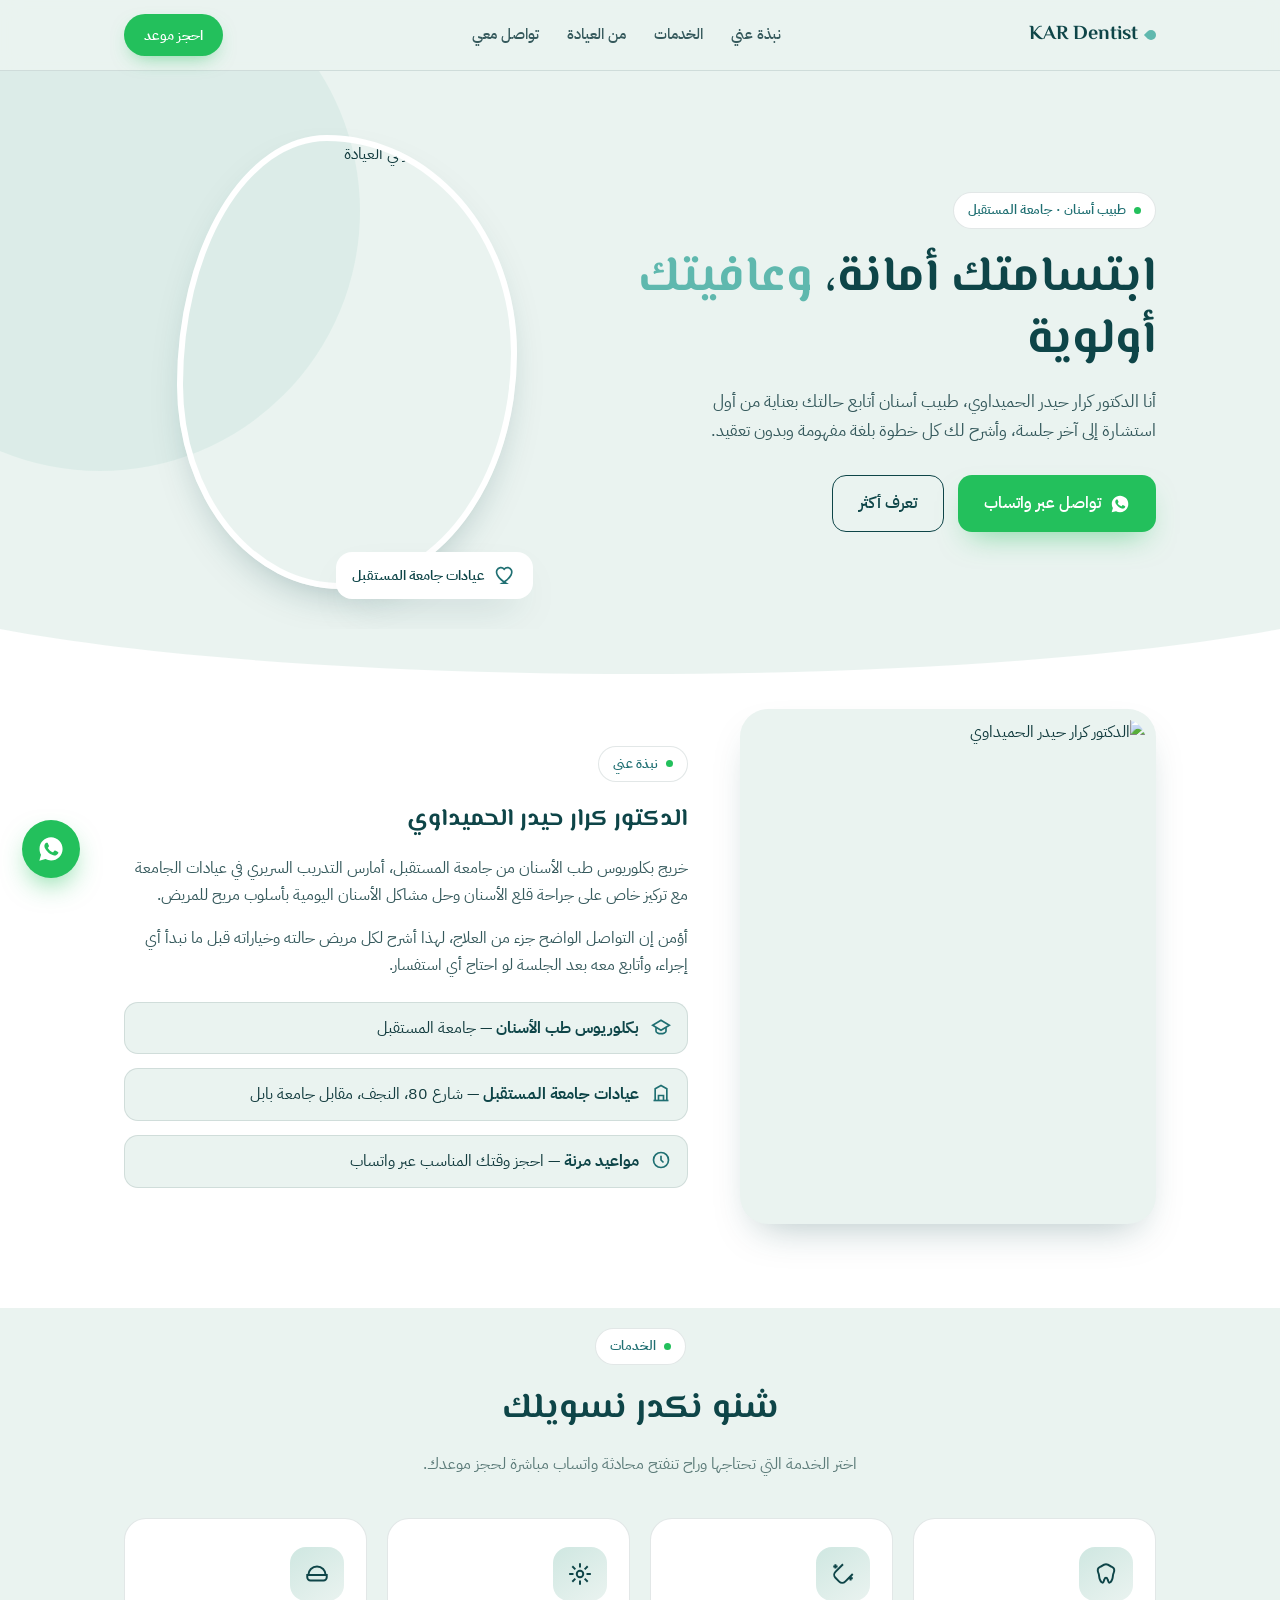
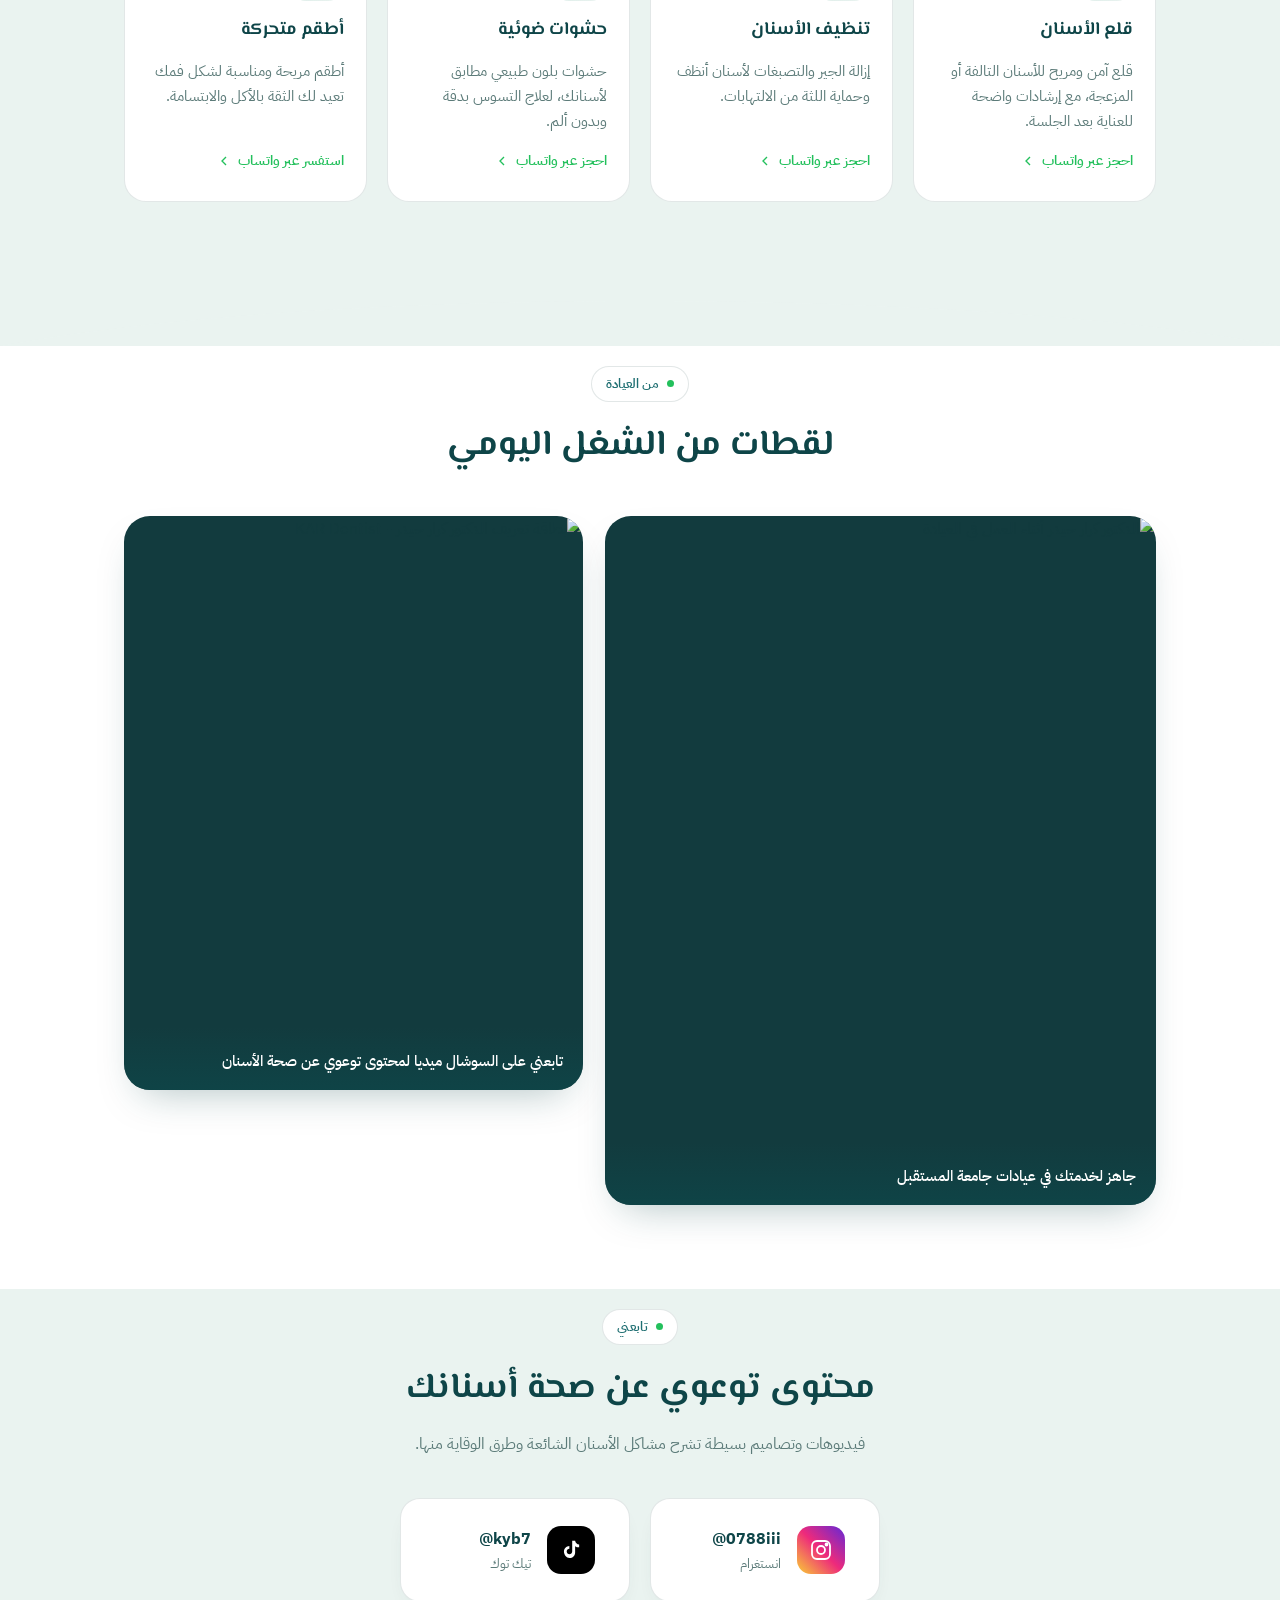
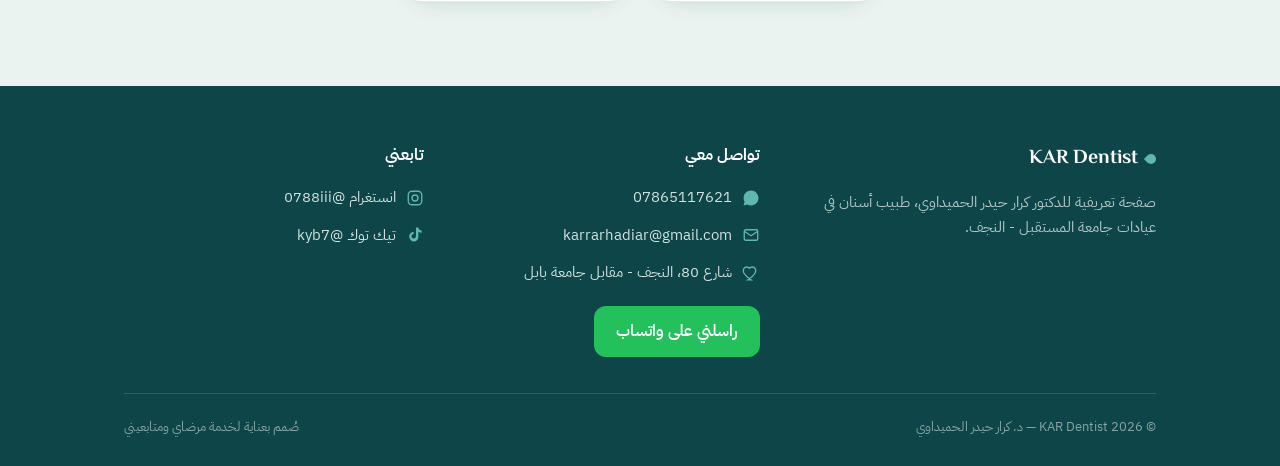
==== index.html @ 655e182f "Add files via upload" ====
<!DOCTYPE html>
<html lang="ar" dir="rtl">
<head>
<meta charset="UTF-8">
<meta name="viewport" content="width=device-width, initial-scale=1.0">
<title>د. كرار حيدر الحميداوي | طبيب أسنان</title>
<meta name="description" content="د. كرار حيدر الحميداوي - بكلوريوس طب الأسنان جامعة المستقبل. قلع الأسنان، تنظيف الأسنان، حشوات ضوئية، أطقم متحركة. احجز موعدك عبر واتساب.">
<link rel="preconnect" href="https://fonts.googleapis.com">
<link rel="preconnect" href="https://fonts.gstatic.com" crossorigin>
<link href="https://fonts.googleapis.com/css2?family=El+Messiri:wght@500;600;700&family=IBM+Plex+Sans+Arabic:wght@300;400;500;600;700&display=swap" rel="stylesheet">
<style>
  :root{
    --bg: #EAF3F0;
    --surface: #FFFFFF;
    --ink: #123B3E;
    --ink-soft: #35595C;
    --muted: #5C7B79;
    --teal: #1F6F72;
    --teal-deep: #0E4548;
    --mint: #5FB8AE;
    --mint-pale: #CFE7E1;
    --whatsapp: #23C05C;
    --line: rgba(18,59,62,0.12);
    --shadow: 0 18px 40px -18px rgba(14,69,72,0.35);
  }

  *{margin:0;padding:0;box-sizing:border-box;}

  html{scroll-behavior:smooth;}

  body{
    background:var(--bg);
    color:var(--ink);
    font-family:'IBM Plex Sans Arabic', sans-serif;
    line-height:1.7;
    overflow-x:hidden;
  }

  h1,h2,h3,.wordmark{
    font-family:'El Messiri', 'IBM Plex Sans Arabic', sans-serif;
  }

  a{color:inherit; text-decoration:none;}
  img{display:block; max-width:100%;}
  .container{
    width:100%;
    max-width:1080px;
    margin:0 auto;
    padding:0 24px;
  }

  /* ===== NAV ===== */
  header{
    position:sticky; top:0; z-index:50;
    background:rgba(234,243,240,0.88);
    backdrop-filter:blur(10px);
    border-bottom:1px solid var(--line);
  }
  nav{
    display:flex; align-items:center; justify-content:space-between;
    padding:14px 24px;
    max-width:1080px; margin:0 auto;
  }
  .wordmark{
    font-weight:700; font-size:1.25rem; color:var(--teal-deep);
    display:flex; align-items:center; gap:8px;
  }
  .wordmark .tooth-dot{width:10px;height:10px;border-radius:50% 50% 50% 0;background:var(--mint);transform:rotate(45deg);}
  .nav-links{display:flex; gap:28px; font-size:.95rem; font-weight:500; color:var(--ink-soft);}
  .nav-links a{position:relative; padding:4px 0;}
  .nav-links a::after{content:"";position:absolute;bottom:-2px;right:0;width:0;height:2px;background:var(--mint);transition:width .25s ease;}
  .nav-links a:hover::after{width:100%;}
  .nav-cta{
    background:var(--whatsapp); color:#fff; padding:9px 20px; border-radius:999px;
    font-weight:600; font-size:.9rem; display:flex; align-items:center; gap:6px;
    box-shadow:0 8px 20px -8px rgba(35,192,92,0.6);
  }
  @media (max-width:720px){ .nav-links{display:none;} }

  /* ===== HERO ===== */
  .hero{
    position:relative;
    padding:64px 0 40px;
    overflow:hidden;
  }
  .hero .container{
    display:grid;
    grid-template-columns:1.1fr 0.9fr;
    gap:40px;
    align-items:center;
  }
  .hero-blob{
    position:absolute; inset:0; z-index:0; pointer-events:none;
  }
  .hero-blob svg{position:absolute; top:-120px; left:-160px; opacity:.5;}

  .eyebrow{
    display:inline-flex; align-items:center; gap:8px;
    background:var(--surface); border:1px solid var(--line);
    color:var(--teal); font-weight:600; font-size:.82rem;
    padding:6px 14px; border-radius:999px; margin-bottom:18px;
  }
  .eyebrow span.dot{width:7px;height:7px;border-radius:50%;background:var(--whatsapp);}

  .hero h1{
    font-size:clamp(2.1rem, 4.4vw, 3.1rem);
    font-weight:700; color:var(--teal-deep); line-height:1.25;
    margin-bottom:16px;
  }
  .hero h1 em{
    font-style:normal; color:var(--mint);
    position:relative;
  }
  .hero p.lead{
    color:var(--ink-soft); font-size:1.08rem; max-width:46ch; margin-bottom:30px;
  }
  .hero-actions{display:flex; gap:14px; flex-wrap:wrap;}
  .btn{
    display:inline-flex; align-items:center; gap:9px;
    padding:14px 26px; border-radius:14px; font-weight:600; font-size:.98rem;
    transition:transform .2s ease, box-shadow .2s ease;
  }
  .btn:active{transform:scale(.97);}
  .btn-primary{background:var(--whatsapp); color:#fff; box-shadow:0 14px 30px -12px rgba(35,192,92,0.55);}
  .btn-primary:hover{box-shadow:0 18px 34px -10px rgba(35,192,92,0.7);}
  .btn-ghost{background:transparent; border:1.5px solid var(--teal-deep); color:var(--teal-deep);}
  .btn-ghost:hover{background:var(--teal-deep); color:#fff;}

  .hero-photo{position:relative; z-index:1; justify-self:center;}
  .hero-photo .frame{
    width:min(340px, 80vw); aspect-ratio:3/4; border-radius:44% 56% 52% 48% / 55% 48% 52% 45%;
    overflow:hidden; box-shadow:var(--shadow); border:6px solid var(--surface);
    position:relative;
  }
  .hero-photo .frame img{width:100%; height:100%; object-fit:cover;}
  .hero-photo .badge{
    position:absolute; bottom:-10px; right:-16px;
    background:var(--surface); border-radius:16px; padding:12px 16px;
    box-shadow:var(--shadow); display:flex; align-items:center; gap:10px;
    font-size:.85rem; font-weight:600; color:var(--teal-deep);
  }
  .hero-photo .badge svg{flex-shrink:0;}

  /* smile divider */
  .smile-divider{width:100%; height:60px; display:block;}
  .smile-divider path{fill:var(--surface);}
  .smile-divider.flip path{fill:var(--bg);}

  section{padding:20px 0 84px;}
  .section-head{margin-bottom:40px; text-align:center;}
  .section-head .eyebrow{margin-bottom:14px;}
  .section-head h2{font-size:clamp(1.6rem,3vw,2.2rem); color:var(--teal-deep); font-weight:700;}
  .section-head p{color:var(--muted); max-width:52ch; margin:12px auto 0;}

  /* ===== ABOUT ===== */
  .about{background:var(--surface);}
  .about .container{
    display:grid; grid-template-columns:0.85fr 1.15fr; gap:52px; align-items:center;
  }
  .about-card{
    background:var(--bg); border-radius:28px; padding:10px;
    box-shadow:var(--shadow);
  }
  .about-card img{border-radius:22px; width:100%; aspect-ratio:4/5; object-fit:cover;}
  .about-text h3{color:var(--teal-deep); font-size:1.5rem; margin-bottom:14px;}
  .about-text p{color:var(--ink-soft); margin-bottom:16px;}
  .credentials{list-style:none; display:flex; flex-direction:column; gap:14px; margin-top:22px;}
  .credentials li{
    display:flex; align-items:flex-start; gap:12px; font-size:.98rem; color:var(--ink);
    background:var(--bg); border:1px solid var(--line); padding:12px 16px; border-radius:14px;
  }
  .credentials li svg{flex-shrink:0; margin-top:2px;}
  .credentials b{color:var(--teal-deep);}

  /* ===== SERVICES ===== */
  .services{background:var(--bg);}
  .service-grid{
    display:grid; grid-template-columns:repeat(4,1fr); gap:20px;
  }
  @media (max-width:900px){ .service-grid{grid-template-columns:repeat(2,1fr);} }
  @media (max-width:520px){ .service-grid{grid-template-columns:1fr;} }

  .service-card{
    background:var(--surface); border-radius:22px; padding:28px 22px;
    display:flex; flex-direction:column; gap:14px;
    border:1px solid var(--line);
    transition:transform .25s ease, box-shadow .25s ease;
  }
  .service-card:hover{transform:translateY(-6px); box-shadow:var(--shadow);}
  .service-icon{
    width:54px; height:54px; border-radius:16px;
    background:linear-gradient(145deg, var(--mint-pale), var(--bg));
    display:flex; align-items:center; justify-content:center;
    color:var(--teal-deep);
  }
  .service-card h3{font-size:1.12rem; color:var(--teal-deep); font-weight:700;}
  .service-card p{color:var(--muted); font-size:.92rem; flex-grow:1;}
  .service-link{
    display:inline-flex; align-items:center; gap:6px;
    color:var(--whatsapp); font-weight:600; font-size:.9rem;
  }
  .service-link svg{transition:transform .2s ease;}
  .service-card:hover .service-link svg{transform:translateX(-3px);}

  /* ===== GALLERY ===== */
  .gallery{background:var(--surface);}
  .gallery-grid{
    display:grid; grid-template-columns:1.2fr 1fr; gap:22px;
  }
  @media (max-width:720px){ .gallery-grid{grid-template-columns:1fr;} }
  .gallery-item{
    position:relative; border-radius:26px; overflow:hidden; box-shadow:var(--shadow);
    background:var(--ink);
  }
  .gallery-item img{width:100%; height:100%; object-fit:cover; display:block;}
  .gallery-item.tall{aspect-ratio:4/5;}
  .gallery-item.wide{aspect-ratio:4/5;}
  .gallery-caption{
    position:absolute; bottom:0; right:0; left:0;
    background:linear-gradient(0deg, rgba(14,69,72,0.85), transparent);
    color:#fff; padding:22px 20px 16px; font-size:.92rem; font-weight:500;
  }

  /* ===== SOCIAL ===== */
  .social{background:var(--bg);}
  .social-grid{display:flex; gap:20px; justify-content:center; flex-wrap:wrap;}
  .social-card{
    background:var(--surface); border-radius:20px; padding:26px 34px;
    display:flex; align-items:center; gap:16px; min-width:230px;
    border:1px solid var(--line); box-shadow:0 10px 26px -18px rgba(14,69,72,0.3);
    transition:transform .2s ease;
  }
  .social-card:hover{transform:translateY(-4px);}
  .social-icon{
    width:48px; height:48px; border-radius:14px; display:flex; align-items:center; justify-content:center;
    flex-shrink:0;
  }
  .social-icon.ig{background:linear-gradient(45deg,#f9ce34,#ee2a7b,#6228d7);}
  .social-icon.tt{background:#000;}
  .social-card .handle{font-weight:700; color:var(--teal-deep); font-size:1.02rem;}
  .social-card .plat{font-size:.82rem; color:var(--muted);}

  /* ===== FOOTER / CONTACT ===== */
  footer{
    background:var(--teal-deep); color:#EAF3F0; padding:56px 0 28px; position:relative;
  }
  .footer-grid{
    display:grid; grid-template-columns:1.2fr 1fr 1fr; gap:36px;
    padding-bottom:36px; border-bottom:1px solid rgba(234,243,240,0.15);
  }
  @media (max-width:720px){ .footer-grid{grid-template-columns:1fr; gap:28px;} }
  footer h4{font-size:1rem; margin-bottom:16px; color:#fff; font-weight:700;}
  footer .wordmark{color:#fff;}
  footer p{color:rgba(234,243,240,0.75); font-size:.92rem; margin-bottom:10px;}
  .foot-link{
    display:flex; align-items:center; gap:10px; color:rgba(234,243,240,0.9);
    font-size:.94rem; margin-bottom:12px;
  }
  .foot-link svg{flex-shrink:0; color:var(--mint);}
  .foot-cta{
    display:inline-flex; align-items:center; gap:8px; margin-top:8px;
    background:var(--whatsapp); color:#fff; padding:12px 22px; border-radius:12px; font-weight:600;
  }
  .bottom-bar{
    display:flex; justify-content:space-between; align-items:center; flex-wrap:wrap; gap:12px;
    padding-top:22px; font-size:.82rem; color:rgba(234,243,240,0.55);
  }

  /* floating whatsapp button */
  .float-wa{
    position:fixed; bottom:22px; left:22px; z-index:60;
    width:58px; height:58px; border-radius:50%;
    background:var(--whatsapp); display:flex; align-items:center; justify-content:center;
    box-shadow:0 12px 28px -8px rgba(35,192,92,0.65);
    animation:pulse 2.4s infinite;
  }
  @keyframes pulse{
    0%{box-shadow:0 0 0 0 rgba(35,192,92,0.45);}
    70%{box-shadow:0 0 0 16px rgba(35,192,92,0);}
    100%{box-shadow:0 0 0 0 rgba(35,192,92,0);}
  }

  @media (prefers-reduced-motion: reduce){
    html{scroll-behavior:auto;}
    .float-wa{animation:none;}
    *{transition:none !important;}
  }

  @media (max-width:900px){
    .hero .container{grid-template-columns:1fr; text-align:center;}
    .hero p.lead{margin-inline:auto;}
    .hero-actions{justify-content:center;}
    .about .container{grid-template-columns:1fr;}
    .about-card{max-width:340px; margin:0 auto;}
  }

  a:focus-visible, button:focus-visible{
    outline:3px solid var(--mint); outline-offset:3px; border-radius:6px;
  }
</style>
</head>
<body>

<header>
  <nav>
    <div class="wordmark"><span class="tooth-dot"></span> KAR Dentist</div>
    <div class="nav-links">
      <a href="#about">نبذة عني</a>
      <a href="#services">الخدمات</a>
      <a href="#gallery">من العيادة</a>
      <a href="#contact">تواصل معي</a>
    </div>
    <a class="nav-cta" href="https://wa.me/9647865117621?text=%D8%A7%D9%84%D8%B3%D9%84%D8%A7%D9%85%20%D8%B9%D9%84%D9%8A%D9%83%D9%85%20%D8%AF%D9%83%D8%AA%D9%88%D8%B1%20%D9%83%D8%B1%D8%A7%D8%B1%D8%8C%20%D8%A3%D8%B1%D9%8A%D8%AF%20%D8%AD%D8%AC%D8%B2%20%D9%85%D9%88%D8%B9%D8%AF." target="_blank" rel="noopener">
      احجز موعد
    </a>
  </nav>
</header>

<section class="hero">
  <div class="container">
    <div class="hero-text">
      <div class="eyebrow"><span class="dot"></span> طبيب أسنان · جامعة المستقبل</div>
      <h1>ابتسامتك أمانة، <em>وعافيتك</em> أولوية</h1>
      <p class="lead">أنا الدكتور كرار حيدر الحميداوي، طبيب أسنان أتابع حالتك بعناية من أول استشارة إلى آخر جلسة، وأشرح لك كل خطوة بلغة مفهومة وبدون تعقيد.</p>
      <div class="hero-actions">
        <a class="btn btn-primary" href="https://wa.me/9647865117621?text=%D8%A7%D9%84%D8%B3%D9%84%D8%A7%D9%85%20%D8%B9%D9%84%D9%8A%D9%83%D9%85%20%D8%AF%D9%83%D8%AA%D9%88%D8%B1%20%D9%83%D8%B1%D8%A7%D8%B1%D8%8C%20%D8%A3%D8%B1%D9%8A%D8%AF%20%D8%AD%D8%AC%D8%B2%20%D9%85%D9%88%D8%B9%D8%AF." target="_blank" rel="noopener">
          <svg width="20" height="20" viewBox="0 0 24 24" fill="currentColor"><path d="M12.04 2c-5.46 0-9.9 4.43-9.9 9.9 0 1.75.46 3.45 1.32 4.95L2 22l5.25-1.38a9.9 9.9 0 0 0 4.79 1.22h.01c5.46 0 9.9-4.43 9.9-9.9 0-2.64-1.03-5.13-2.9-7-1.87-1.87-4.36-2.9-7-2.94Zm5.8 14.13c-.24.68-1.4 1.3-1.94 1.38-.5.08-1.12.11-1.8-.11-.42-.13-.96-.31-1.65-.6-2.9-1.25-4.79-4.17-4.94-4.37-.14-.2-1.18-1.57-1.18-3 0-1.42.75-2.12 1.02-2.4.27-.29.58-.36.78-.36h.55c.18 0 .41-.03.64.49.24.56.8 1.94.87 2.08.07.14.11.3.02.49-.09.19-.14.31-.28.47-.14.16-.3.36-.42.48-.14.14-.29.29-.13.57.17.29.75 1.24 1.62 2.01 1.11.99 2.05 1.3 2.34 1.44.29.14.46.12.63-.07.18-.19.75-.87.95-1.17.2-.29.4-.24.66-.14.28.1 1.75.83 2.05.98.3.15.5.22.57.34.08.13.08.72-.16 1.4Z"/></svg>
          تواصل عبر واتساب
        </a>
        <a class="btn btn-ghost" href="#about">تعرف أكثر</a>
      </div>
    </div>
    <div class="hero-photo">
      <div class="frame">
        <img src="images/dr-karrar-clinic.jpg" alt="الدكتور كرار حيدر في العيادة">
      </div>
      <div class="badge">
        <svg width="22" height="22" viewBox="0 0 24 24" fill="none" stroke="#1F6F72" stroke-width="1.8"><path d="M12 21s-7-4.35-9.5-9C.6 8.1 2.3 4.5 5.8 4c2-.28 3.4.7 4.2 1.7C10.8 4.7 12.2 3.72 14.2 4c3.5.5 5.2 4.1 3.3 8-2.5 4.65-9.5 9-9.5 9Z"/></svg>
        عيادات جامعة المستقبل
      </div>
    </div>
  </div>
  <div class="hero-blob" aria-hidden="true">
    <svg width="520" height="520" viewBox="0 0 520 520"><circle cx="260" cy="260" r="260" fill="#CFE7E1"/></svg>
  </div>
</section>

<svg class="smile-divider" viewBox="0 0 1200 60" preserveAspectRatio="none"><path d="M0,0 C300,60 900,60 1200,0 L1200,60 L0,60 Z"></path></svg>

<section class="about" id="about">
  <div class="container">
    <div class="about-card">
      <img src="images/dr-karrar-poster.jpg" alt="الدكتور كرار حيدر الحميداوي">
    </div>
    <div class="about-text">
      <div class="eyebrow"><span class="dot"></span> نبذة عني</div>
      <h3>الدكتور كرار حيدر الحميداوي</h3>
      <p>خريج بكلوريوس طب الأسنان من جامعة المستقبل، أمارس التدريب السريري في عيادات الجامعة مع تركيز خاص على جراحة قلع الأسنان وحل مشاكل الأسنان اليومية بأسلوب مريح للمريض.</p>
      <p>أؤمن إن التواصل الواضح جزء من العلاج، لهذا أشرح لكل مريض حالته وخياراته قبل ما نبدأ أي إجراء، وأتابع معه بعد الجلسة لو احتاج أي استفسار.</p>
      <ul class="credentials">
        <li>
          <svg width="20" height="20" viewBox="0 0 24 24" fill="none" stroke="#1F6F72" stroke-width="2"><path d="M22 10 12 4 2 10l10 6 10-6Z"/><path d="M6 12v5c0 1.5 3 3 6 3s6-1.5 6-3v-5"/></svg>
          <span><b>بكلوريوس طب الأسنان</b> — جامعة المستقبل</span>
        </li>
        <li>
          <svg width="20" height="20" viewBox="0 0 24 24" fill="none" stroke="#1F6F72" stroke-width="2"><path d="M3 21h18"/><path d="M5 21V7l7-4 7 4v14"/><path d="M9 21v-6h6v6"/></svg>
          <span><b>عيادات جامعة المستقبل</b> — شارع 80، النجف، مقابل جامعة بابل</span>
        </li>
        <li>
          <svg width="20" height="20" viewBox="0 0 24 24" fill="none" stroke="#1F6F72" stroke-width="2"><circle cx="12" cy="12" r="9"/><path d="M12 7v5l3 3"/></svg>
          <span><b>مواعيد مرنة</b> — احجز وقتك المناسب عبر واتساب</span>
        </li>
      </ul>
    </div>
  </div>
</section>

<section class="services" id="services">
  <div class="container">
    <div class="section-head">
      <div class="eyebrow"><span class="dot"></span> الخدمات</div>
      <h2>شنو نكدر نسويلك</h2>
      <p>اختر الخدمة التي تحتاجها وراح تنفتح محادثة واتساب مباشرة لحجز موعدك.</p>
    </div>
    <div class="service-grid">

      <div class="service-card">
        <div class="service-icon">
          <svg width="26" height="26" viewBox="0 0 24 24" fill="none" stroke="currentColor" stroke-width="1.8"><path d="M12 3c-2 0-3.5 1.3-4.5 2-1 .7-2.5.7-3 2.5-.5 1.8.3 3 .8 4.5.5 1.5.2 3 1 5 .6 1.5 1.5 3 2.7 3 .9 0 1-1.5 1.5-3 .3-1 .6-1.5 1.5-1.5s1.2.5 1.5 1.5c.5 1.5.6 3 1.5 3 1.2 0 2.1-1.5 2.7-3 .8-2 .5-3.5 1-5 .5-1.5 1.3-2.7.8-4.5-.5-1.8-2-1.8-3-2.5-1-.7-2.5-2-4.5-2Z"/></svg>
        </div>
        <h3>قلع الأسنان</h3>
        <p>قلع آمن ومريح للأسنان التالفة أو المزعجة، مع إرشادات واضحة للعناية بعد الجلسة.</p>
        <a class="service-link" href="https://wa.me/9647865117621?text=%D8%A7%D9%84%D8%B3%D9%84%D8%A7%D9%85%20%D8%B9%D9%84%D9%8A%D9%83%D9%85%20%D8%AF%D9%83%D8%AA%D9%88%D8%B1%20%D9%83%D8%B1%D8%A7%D8%B1%D8%8C%20%D8%A3%D8%B1%D9%8A%D8%AF%20%D8%AD%D8%AC%D8%B2%20%D9%85%D9%88%D8%B9%D8%AF%20%D9%84%D9%82%D9%84%D8%B9%20%D8%A7%D9%84%D8%A3%D8%B3%D9%86%D8%A7%D9%86." target="_blank" rel="noopener">
          احجز عبر واتساب
          <svg width="16" height="16" viewBox="0 0 24 24" fill="none" stroke="currentColor" stroke-width="2"><path d="M15 6l-6 6 6 6"/></svg>
        </a>
      </div>

      <div class="service-card">
        <div class="service-icon">
          <svg width="26" height="26" viewBox="0 0 24 24" fill="none" stroke="currentColor" stroke-width="1.8"><path d="M5 3v4M3 5h4M19 14v4M17 16h4"/><path d="M12 3 5 10c-1.5 1.5-1.5 4 0 5.5l3.5 3.5c1.5 1.5 4 1.5 5.5 0L21 12"/></svg>
        </div>
        <h3>تنظيف الأسنان</h3>
        <p>إزالة الجير والتصبغات لأسنان أنظف وحماية اللثة من الالتهابات.</p>
        <a class="service-link" href="https://wa.me/9647865117621?text=%D8%A7%D9%84%D8%B3%D9%84%D8%A7%D9%85%20%D8%B9%D9%84%D9%8A%D9%83%D9%85%20%D8%AF%D9%83%D8%AA%D9%88%D8%B1%20%D9%83%D8%B1%D8%A7%D8%B1%D8%8C%20%D8%A3%D8%B1%D9%8A%D8%AF%20%D8%AD%D8%AC%D8%B2%20%D9%85%D9%88%D8%B9%D8%AF%20%D9%84%D8%AA%D9%86%D8%B8%D9%8A%D9%81%20%D8%A7%D9%84%D8%A3%D8%B3%D9%86%D8%A7%D9%86." target="_blank" rel="noopener">
          احجز عبر واتساب
          <svg width="16" height="16" viewBox="0 0 24 24" fill="none" stroke="currentColor" stroke-width="2"><path d="M15 6l-6 6 6 6"/></svg>
        </a>
      </div>

      <div class="service-card">
        <div class="service-icon">
          <svg width="26" height="26" viewBox="0 0 24 24" fill="none" stroke="currentColor" stroke-width="1.8"><path d="M12 2v4M12 18v4M4.9 4.9l2.8 2.8M16.3 16.3l2.8 2.8M2 12h4M18 12h4M4.9 19.1l2.8-2.8M16.3 7.7l2.8-2.8"/><circle cx="12" cy="12" r="3"/></svg>
        </div>
        <h3>حشوات ضوئية</h3>
        <p>حشوات بلون طبيعي مطابق لأسنانك، لعلاج التسوس بدقة وبدون ألم.</p>
        <a class="service-link" href="https://wa.me/9647865117621?text=%D8%A7%D9%84%D8%B3%D9%84%D8%A7%D9%85%20%D8%B9%D9%84%D9%8A%D9%83%D9%85%20%D8%AF%D9%83%D8%AA%D9%88%D8%B1%20%D9%83%D8%B1%D8%A7%D8%B1%D8%8C%20%D8%A3%D8%B1%D9%8A%D8%AF%20%D8%AD%D8%AC%D8%B2%20%D9%85%D9%88%D8%B9%D8%AF%20%D9%84%D8%AD%D8%B4%D9%88%D8%A9%20%D8%B6%D9%88%D8%A6%D9%8A%D8%A9." target="_blank" rel="noopener">
          احجز عبر واتساب
          <svg width="16" height="16" viewBox="0 0 24 24" fill="none" stroke="currentColor" stroke-width="2"><path d="M15 6l-6 6 6 6"/></svg>
        </a>
      </div>

      <div class="service-card">
        <div class="service-icon">
          <svg width="26" height="26" viewBox="0 0 24 24" fill="none" stroke="currentColor" stroke-width="1.8"><path d="M4 13c0-4.4 3.6-8 8-8s8 3.6 8 8"/><path d="M3 13h18v2a3 3 0 0 1-3 3H6a3 3 0 0 1-3-3v-2Z"/></svg>
        </div>
        <h3>أطقم متحركة</h3>
        <p>أطقم مريحة ومناسبة لشكل فمك تعيد لك الثقة بالأكل والابتسامة.</p>
        <a class="service-link" href="https://wa.me/9647865117621?text=%D8%A7%D9%84%D8%B3%D9%84%D8%A7%D9%85%20%D8%B9%D9%84%D9%8A%D9%83%D9%85%20%D8%AF%D9%83%D8%AA%D9%88%D8%B1%20%D9%83%D8%B1%D8%A7%D8%B1%D8%8C%20%D8%A3%D8%B1%D9%8A%D8%AF%20%D8%A7%D8%B3%D8%AA%D9%81%D8%B3%D8%A7%D8%B1%20%D8%A8%D8%AE%D8%B5%D9%88%D8%B5%20%D8%A7%D9%84%D8%A3%D8%B7%D9%82%D9%85%20%D8%A7%D9%84%D9%85%D8%AA%D8%AD%D8%B1%D9%83%D8%A9." target="_blank" rel="noopener">
          استفسر عبر واتساب
          <svg width="16" height="16" viewBox="0 0 24 24" fill="none" stroke="currentColor" stroke-width="2"><path d="M15 6l-6 6 6 6"/></svg>
        </a>
      </div>

    </div>
  </div>
</section>

<svg class="smile-divider flip" viewBox="0 0 1200 60" preserveAspectRatio="none"><path d="M0,60 C300,0 900,0 1200,60 L1200,0 L0,0 Z"></path></svg>

<section class="gallery" id="gallery">
  <div class="container">
    <div class="section-head">
      <div class="eyebrow"><span class="dot"></span> من العيادة</div>
      <h2>لقطات من الشغل اليومي</h2>
    </div>
    <div class="gallery-grid">
      <div class="gallery-item tall">
        <img src="images/dr-karrar-clinic.jpg" alt="الدكتور كرار حيدر أثناء العمل في العيادة">
        <div class="gallery-caption">جاهز لخدمتك في عيادات جامعة المستقبل</div>
      </div>
      <div class="gallery-item wide">
        <img src="images/dr-karrar-poster.jpg" alt="بطاقة تعريف الدكتور كرار حيدر - KAR Dentist">
        <div class="gallery-caption">تابعني على السوشال ميديا لمحتوى توعوي عن صحة الأسنان</div>
      </div>
    </div>
  </div>
</section>

<section class="social">
  <div class="container">
    <div class="section-head">
      <div class="eyebrow"><span class="dot"></span> تابعني</div>
      <h2>محتوى توعوي عن صحة أسنانك</h2>
      <p>فيديوهات وتصاميم بسيطة تشرح مشاكل الأسنان الشائعة وطرق الوقاية منها.</p>
    </div>
    <div class="social-grid">
      <a class="social-card" href="https://instagram.com/0788iii" target="_blank" rel="noopener">
        <div class="social-icon ig">
          <svg width="24" height="24" viewBox="0 0 24 24" fill="none" stroke="#fff" stroke-width="1.8"><rect x="3" y="3" width="18" height="18" rx="5"/><circle cx="12" cy="12" r="4"/><circle cx="17.5" cy="6.5" r="1"/></svg>
        </div>
        <div>
          <div class="handle">0788iii@</div>
          <div class="plat">انستغرام</div>
        </div>
      </a>
      <a class="social-card" href="https://www.tiktok.com/@kyb7" target="_blank" rel="noopener">
        <div class="social-icon tt">
          <svg width="22" height="22" viewBox="0 0 24 24" fill="#fff"><path d="M16.5 2c.4 2.3 1.9 3.9 4.4 4.1v3c-1.6.1-3-.4-4.4-1.3v6.9c0 3.4-2.7 6.1-6.1 6.1S4.3 17.1 4.3 13.7c0-3.3 2.6-6 5.9-6.1v3.1c-1.6.1-2.9 1.4-2.9 3 0 1.7 1.4 3 3 3s3-1.3 3-3V2h3.2Z"/></svg>
        </div>
        <div>
          <div class="handle">kyb7@</div>
          <div class="plat">تيك توك</div>
        </div>
      </a>
    </div>
  </div>
</section>

<footer id="contact">
  <div class="container">
    <div class="footer-grid">
      <div>
        <div class="wordmark"><span class="tooth-dot"></span> KAR Dentist</div>
        <p style="margin-top:14px;">صفحة تعريفية للدكتور كرار حيدر الحميداوي، طبيب أسنان في عيادات جامعة المستقبل - النجف.</p>
      </div>
      <div>
        <h4>تواصل معي</h4>
        <div class="foot-link">
          <svg width="18" height="18" viewBox="0 0 24 24" fill="currentColor"><path d="M12.04 2c-5.46 0-9.9 4.43-9.9 9.9 0 1.75.46 3.45 1.32 4.95L2 22l5.25-1.38a9.9 9.9 0 0 0 4.79 1.22h.01c5.46 0 9.9-4.43 9.9-9.9 0-2.64-1.03-5.13-2.9-7-1.87-1.87-4.36-2.9-7-2.94Z"/></svg>
          07865117621
        </div>
        <div class="foot-link">
          <svg width="18" height="18" viewBox="0 0 24 24" fill="none" stroke="currentColor" stroke-width="1.8"><rect x="3" y="5" width="18" height="14" rx="2"/><path d="m3 7 9 6 9-6"/></svg>
          karrarhadiar@gmail.com
        </div>
        <div class="foot-link">
          <svg width="18" height="18" viewBox="0 0 24 24" fill="none" stroke="currentColor" stroke-width="1.8"><path d="M12 21s-7-4.35-9.5-9C.6 8.1 2.3 4.5 5.8 4c2-.28 3.4.7 4.2 1.7.8-1 2.2-1.98 4.2-1.7 3.5.5 5.2 4.1 3.3 8-2.5 4.65-9.5 9-9.5 9Z"/></svg>
          شارع 80، النجف - مقابل جامعة بابل
        </div>
        <a class="foot-cta" href="https://wa.me/9647865117621?text=%D8%A7%D9%84%D8%B3%D9%84%D8%A7%D9%85%20%D8%B9%D9%84%D9%8A%D9%83%D9%85%20%D8%AF%D9%83%D8%AA%D9%88%D8%B1%20%D9%83%D8%B1%D8%A7%D8%B1%D8%8C%20%D8%A3%D8%B1%D9%8A%D8%AF%20%D8%AD%D8%AC%D8%B2%20%D9%85%D9%88%D8%B9%D8%AF." target="_blank" rel="noopener">
          راسلني على واتساب
        </a>
      </div>
      <div>
        <h4>تابعني</h4>
        <div class="foot-link">
          <svg width="18" height="18" viewBox="0 0 24 24" fill="none" stroke="currentColor" stroke-width="1.8"><rect x="3" y="3" width="18" height="18" rx="5"/><circle cx="12" cy="12" r="4"/></svg>
          <a href="https://instagram.com/0788iii" target="_blank" rel="noopener">انستغرام @0788iii</a>
        </div>
        <div class="foot-link">
          <svg width="18" height="18" viewBox="0 0 24 24" fill="currentColor"><path d="M16.5 2c.4 2.3 1.9 3.9 4.4 4.1v3c-1.6.1-3-.4-4.4-1.3v6.9c0 3.4-2.7 6.1-6.1 6.1S4.3 17.1 4.3 13.7c0-3.3 2.6-6 5.9-6.1v3.1c-1.6.1-2.9 1.4-2.9 3 0 1.7 1.4 3 3 3s3-1.3 3-3V2h3.2Z"/></svg>
          <a href="https://www.tiktok.com/@kyb7" target="_blank" rel="noopener">تيك توك @kyb7</a>
        </div>
      </div>
    </div>
    <div class="bottom-bar">
      <span>© 2026 KAR Dentist — د. كرار حيدر الحميداوي</span>
      <span>صُمم بعناية لخدمة مرضاي ومتابعيني</span>
    </div>
  </div>
</footer>

<a class="float-wa" href="https://wa.me/9647865117621?text=%D8%A7%D9%84%D8%B3%D9%84%D8%A7%D9%85%20%D8%B9%D9%84%D9%8A%D9%83%D9%85%20%D8%AF%D9%83%D8%AA%D9%88%D8%B1%20%D9%83%D8%B1%D8%A7%D8%B1%D8%8C%20%D8%A3%D8%B1%D9%8A%D8%AF%20%D8%AD%D8%AC%D8%B2%20%D9%85%D9%88%D8%B9%D8%AF." target="_blank" rel="noopener" aria-label="تواصل عبر واتساب">
  <svg width="28" height="28" viewBox="0 0 24 24" fill="#fff"><path d="M12.04 2c-5.46 0-9.9 4.43-9.9 9.9 0 1.75.46 3.45 1.32 4.95L2 22l5.25-1.38a9.9 9.9 0 0 0 4.79 1.22h.01c5.46 0 9.9-4.43 9.9-9.9 0-2.64-1.03-5.13-2.9-7-1.87-1.87-4.36-2.9-7-2.94Zm5.8 14.13c-.24.68-1.4 1.3-1.94 1.38-.5.08-1.12.11-1.8-.11-.42-.13-.96-.31-1.65-.6-2.9-1.25-4.79-4.17-4.94-4.37-.14-.2-1.18-1.57-1.18-3 0-1.42.75-2.12 1.02-2.4.27-.29.58-.36.78-.36h.55c.18 0 .41-.03.64.49.24.56.8 1.94.87 2.08.07.14.11.3.02.49-.09.19-.14.31-.28.47-.14.16-.3.36-.42.48-.14.14-.29.29-.13.57.17.29.75 1.24 1.62 2.01 1.11.99 2.05 1.3 2.34 1.44.29.14.46.12.63-.07.18-.19.75-.87.95-1.17.2-.29.4-.24.66-.14.28.1 1.75.83 2.05.98.3.15.5.22.57.34.08.13.08.72-.16 1.4Z"/></svg>
</a>

</body>
</html>
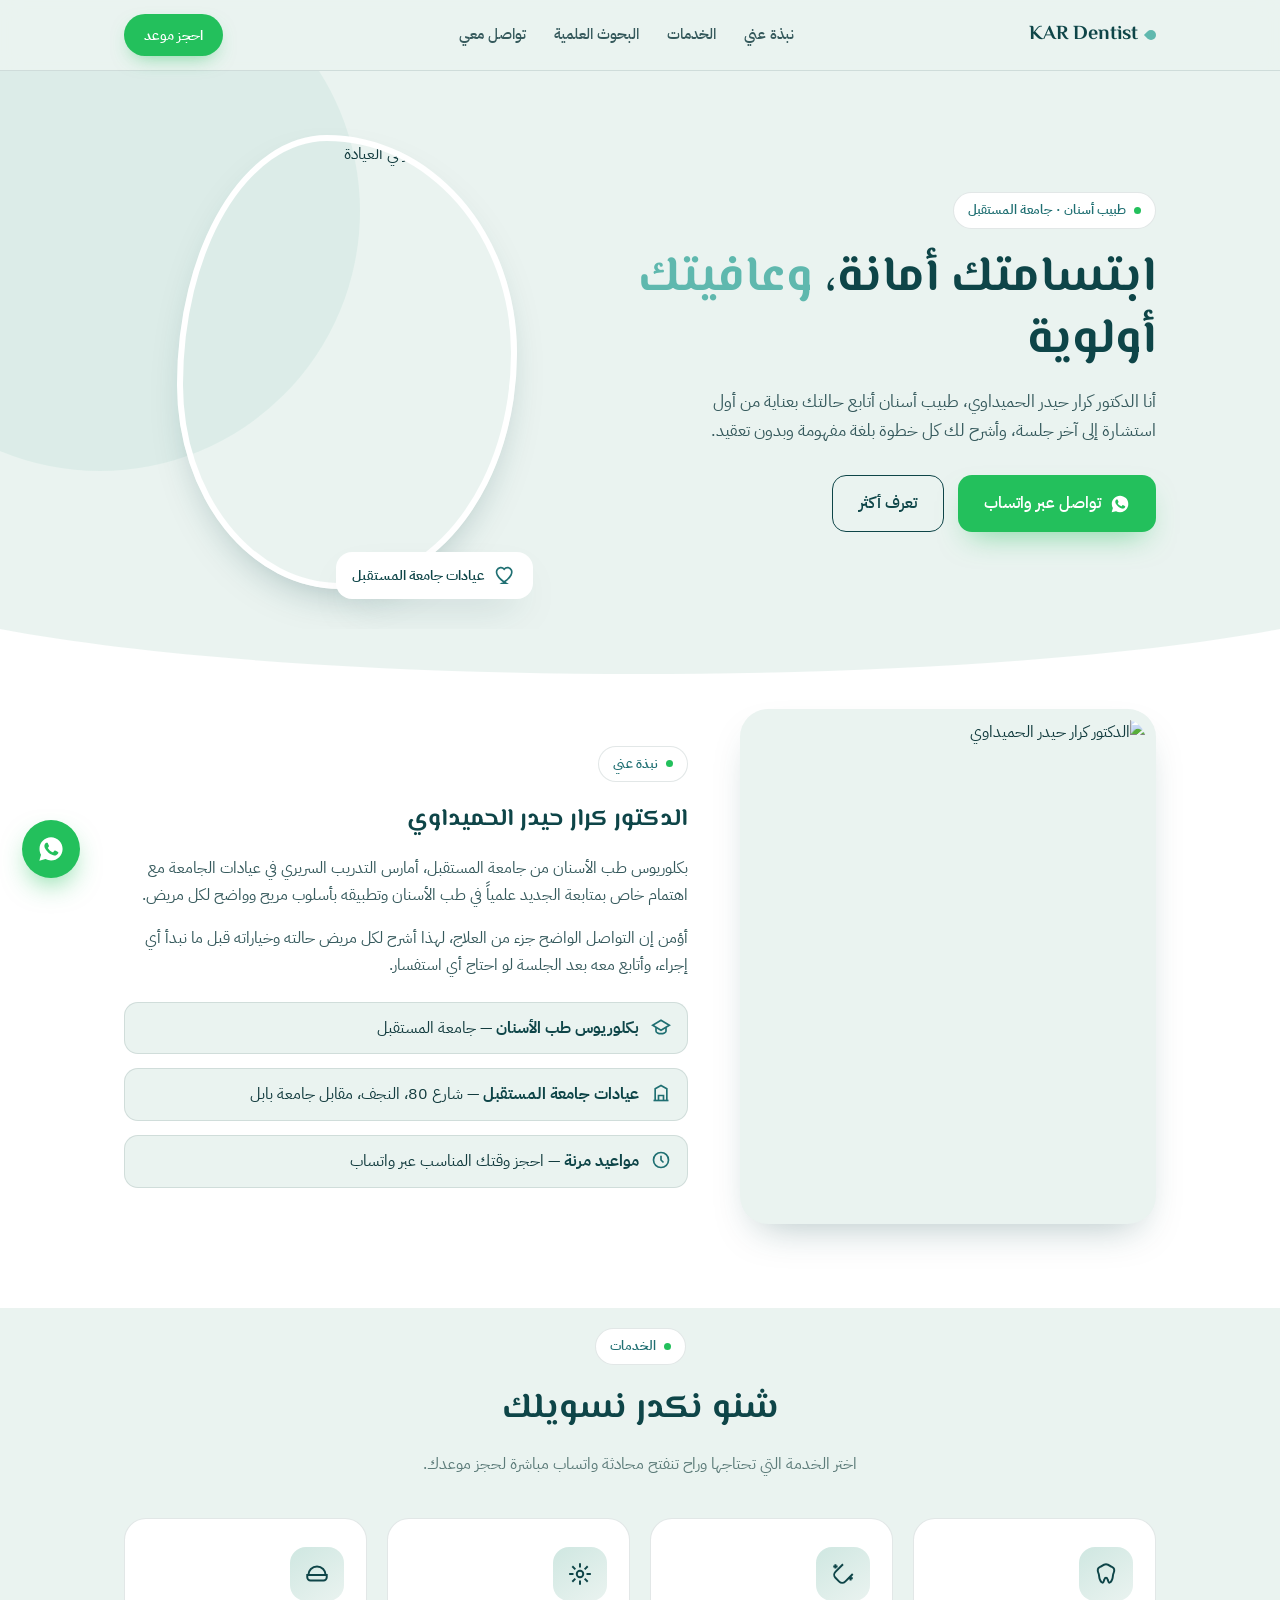
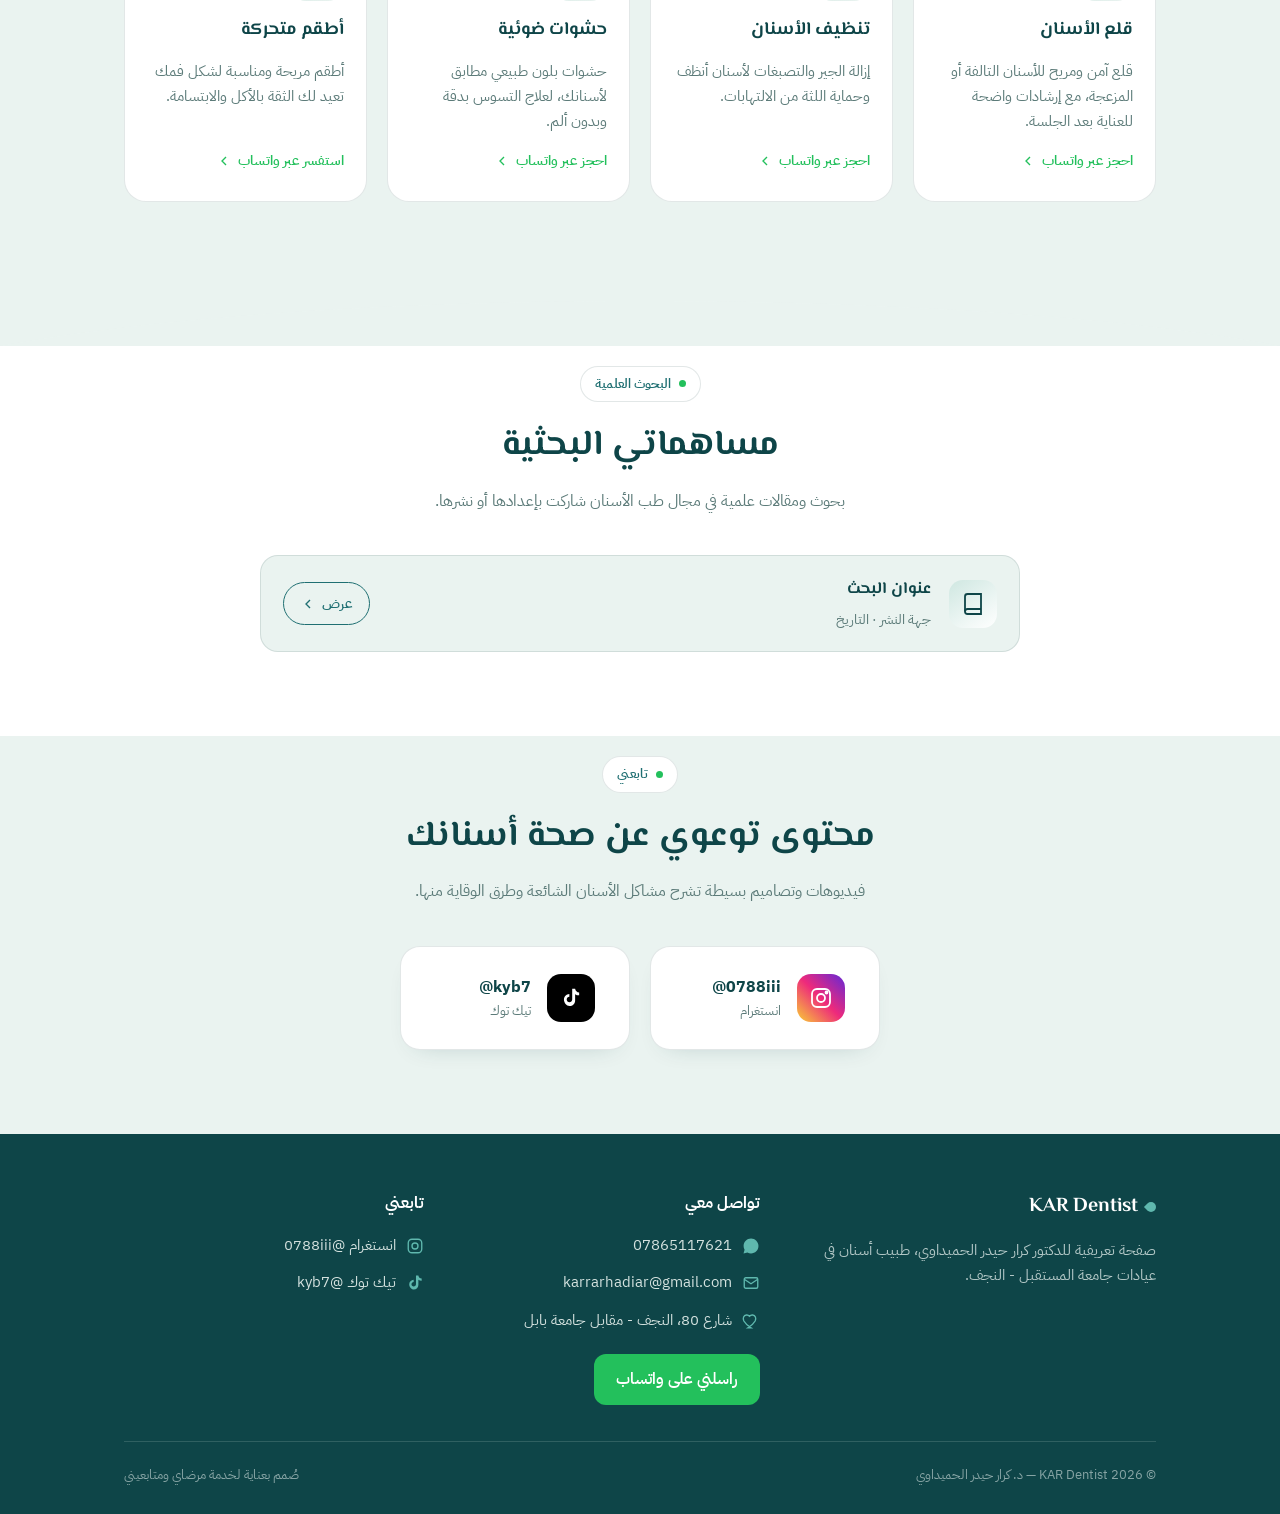
==== commit bbd36ff7: "Update index.html" ====
--- a/index.html
+++ b/index.html
@@ -202,23 +202,32 @@
   .service-link svg{transition:transform .2s ease;}
   .service-card:hover .service-link svg{transform:translateX(-3px);}
 
-  /* ===== GALLERY ===== */
-  .gallery{background:var(--surface);}
-  .gallery-grid{
-    display:grid; grid-template-columns:1.2fr 1fr; gap:22px;
-  }
-  @media (max-width:720px){ .gallery-grid{grid-template-columns:1fr;} }
-  .gallery-item{
-    position:relative; border-radius:26px; overflow:hidden; box-shadow:var(--shadow);
-    background:var(--ink);
-  }
-  .gallery-item img{width:100%; height:100%; object-fit:cover; display:block;}
-  .gallery-item.tall{aspect-ratio:4/5;}
-  .gallery-item.wide{aspect-ratio:4/5;}
-  .gallery-caption{
-    position:absolute; bottom:0; right:0; left:0;
-    background:linear-gradient(0deg, rgba(14,69,72,0.85), transparent);
-    color:#fff; padding:22px 20px 16px; font-size:.92rem; font-weight:500;
+  /* ===== RESEARCH ===== */
+  .research{background:var(--surface);}
+  .research-list{
+    display:flex; flex-direction:column; gap:16px; max-width:760px; margin:0 auto;
+  }
+  .research-item{
+    display:flex; align-items:center; gap:18px;
+    background:var(--bg); border:1px solid var(--line); border-radius:18px;
+    padding:20px 22px;
+  }
+  .research-icon{
+    width:48px; height:48px; border-radius:14px; flex-shrink:0;
+    background:linear-gradient(145deg, var(--mint-pale), var(--surface));
+    display:flex; align-items:center; justify-content:center; color:var(--teal-deep);
+  }
+  .research-info{flex-grow:1;}
+  .research-info h3{font-size:1.02rem; color:var(--teal-deep); font-weight:700; margin-bottom:4px;}
+  .research-meta{font-size:.86rem; color:var(--muted);}
+  .research-link{
+    display:inline-flex; align-items:center; gap:6px; flex-shrink:0;
+    color:var(--teal); font-weight:600; font-size:.9rem;
+    border:1.5px solid var(--teal); padding:8px 16px; border-radius:999px;
+  }
+  @media (max-width:560px){
+    .research-item{flex-wrap:wrap;}
+    .research-link{width:100%; justify-content:center;}
   }
 
   /* ===== SOCIAL ===== */
@@ -307,7 +316,7 @@
     <div class="nav-links">
       <a href="#about">نبذة عني</a>
       <a href="#services">الخدمات</a>
-      <a href="#gallery">من العيادة</a>
+      <a href="#research">البحوث العلمية</a>
       <a href="#contact">تواصل معي</a>
     </div>
     <a class="nav-cta" href="https://wa.me/9647865117621?text=%D8%A7%D9%84%D8%B3%D9%84%D8%A7%D9%85%20%D8%B9%D9%84%D9%8A%D9%83%D9%85%20%D8%AF%D9%83%D8%AA%D9%88%D8%B1%20%D9%83%D8%B1%D8%A7%D8%B1%D8%8C%20%D8%A3%D8%B1%D9%8A%D8%AF%20%D8%AD%D8%AC%D8%B2%20%D9%85%D9%88%D8%B9%D8%AF." target="_blank" rel="noopener">
@@ -355,7 +364,7 @@
     <div class="about-text">
       <div class="eyebrow"><span class="dot"></span> نبذة عني</div>
       <h3>الدكتور كرار حيدر الحميداوي</h3>
-      <p>خريج بكلوريوس طب الأسنان من جامعة المستقبل، أمارس التدريب السريري في عيادات الجامعة مع تركيز خاص على جراحة قلع الأسنان وحل مشاكل الأسنان اليومية بأسلوب مريح للمريض.</p>
+      <p>بكلوريوس طب الأسنان من جامعة المستقبل، أمارس التدريب السريري في عيادات الجامعة مع اهتمام خاص بمتابعة الجديد علمياً في طب الأسنان وتطبيقه بأسلوب مريح وواضح لكل مريض.</p>
       <p>أؤمن إن التواصل الواضح جزء من العلاج، لهذا أشرح لكل مريض حالته وخياراته قبل ما نبدأ أي إجراء، وأتابع معه بعد الجلسة لو احتاج أي استفسار.</p>
       <ul class="credentials">
         <li>
@@ -438,20 +447,27 @@
 
 <svg class="smile-divider flip" viewBox="0 0 1200 60" preserveAspectRatio="none"><path d="M0,60 C300,0 900,0 1200,60 L1200,0 L0,0 Z"></path></svg>
 
-<section class="gallery" id="gallery">
+<section class="research" id="research">
   <div class="container">
     <div class="section-head">
-      <div class="eyebrow"><span class="dot"></span> من العيادة</div>
-      <h2>لقطات من الشغل اليومي</h2>
-    </div>
-    <div class="gallery-grid">
-      <div class="gallery-item tall">
-        <img src="images/dr-karrar-clinic.jpg" alt="الدكتور كرار حيدر أثناء العمل في العيادة">
-        <div class="gallery-caption">جاهز لخدمتك في عيادات جامعة المستقبل</div>
-      </div>
-      <div class="gallery-item wide">
-        <img src="images/dr-karrar-poster.jpg" alt="بطاقة تعريف الدكتور كرار حيدر - KAR Dentist">
-        <div class="gallery-caption">تابعني على السوشال ميديا لمحتوى توعوي عن صحة الأسنان</div>
+      <div class="eyebrow"><span class="dot"></span> البحوث العلمية</div>
+      <h2>مساهماتي البحثية</h2>
+      <p>بحوث ومقالات علمية في مجال طب الأسنان شاركت بإعدادها أو نشرها.</p>
+    </div>
+    <div class="research-list">
+      <!-- PLACEHOLDER_RESEARCH_ITEM -->
+      <div class="research-item">
+        <div class="research-icon">
+          <svg width="24" height="24" viewBox="0 0 24 24" fill="none" stroke="currentColor" stroke-width="1.8"><path d="M4 19.5A2.5 2.5 0 0 1 6.5 17H20"/><path d="M6.5 2H20v20H6.5A2.5 2.5 0 0 1 4 19.5v-15A2.5 2.5 0 0 1 6.5 2Z"/></svg>
+        </div>
+        <div class="research-info">
+          <h3>عنوان البحث</h3>
+          <p class="research-meta">جهة النشر · التاريخ</p>
+        </div>
+        <a class="research-link" href="#" target="_blank" rel="noopener">
+          عرض
+          <svg width="16" height="16" viewBox="0 0 24 24" fill="none" stroke="currentColor" stroke-width="2"><path d="M15 6l-6 6 6 6"/></svg>
+        </a>
       </div>
     </div>
   </div>
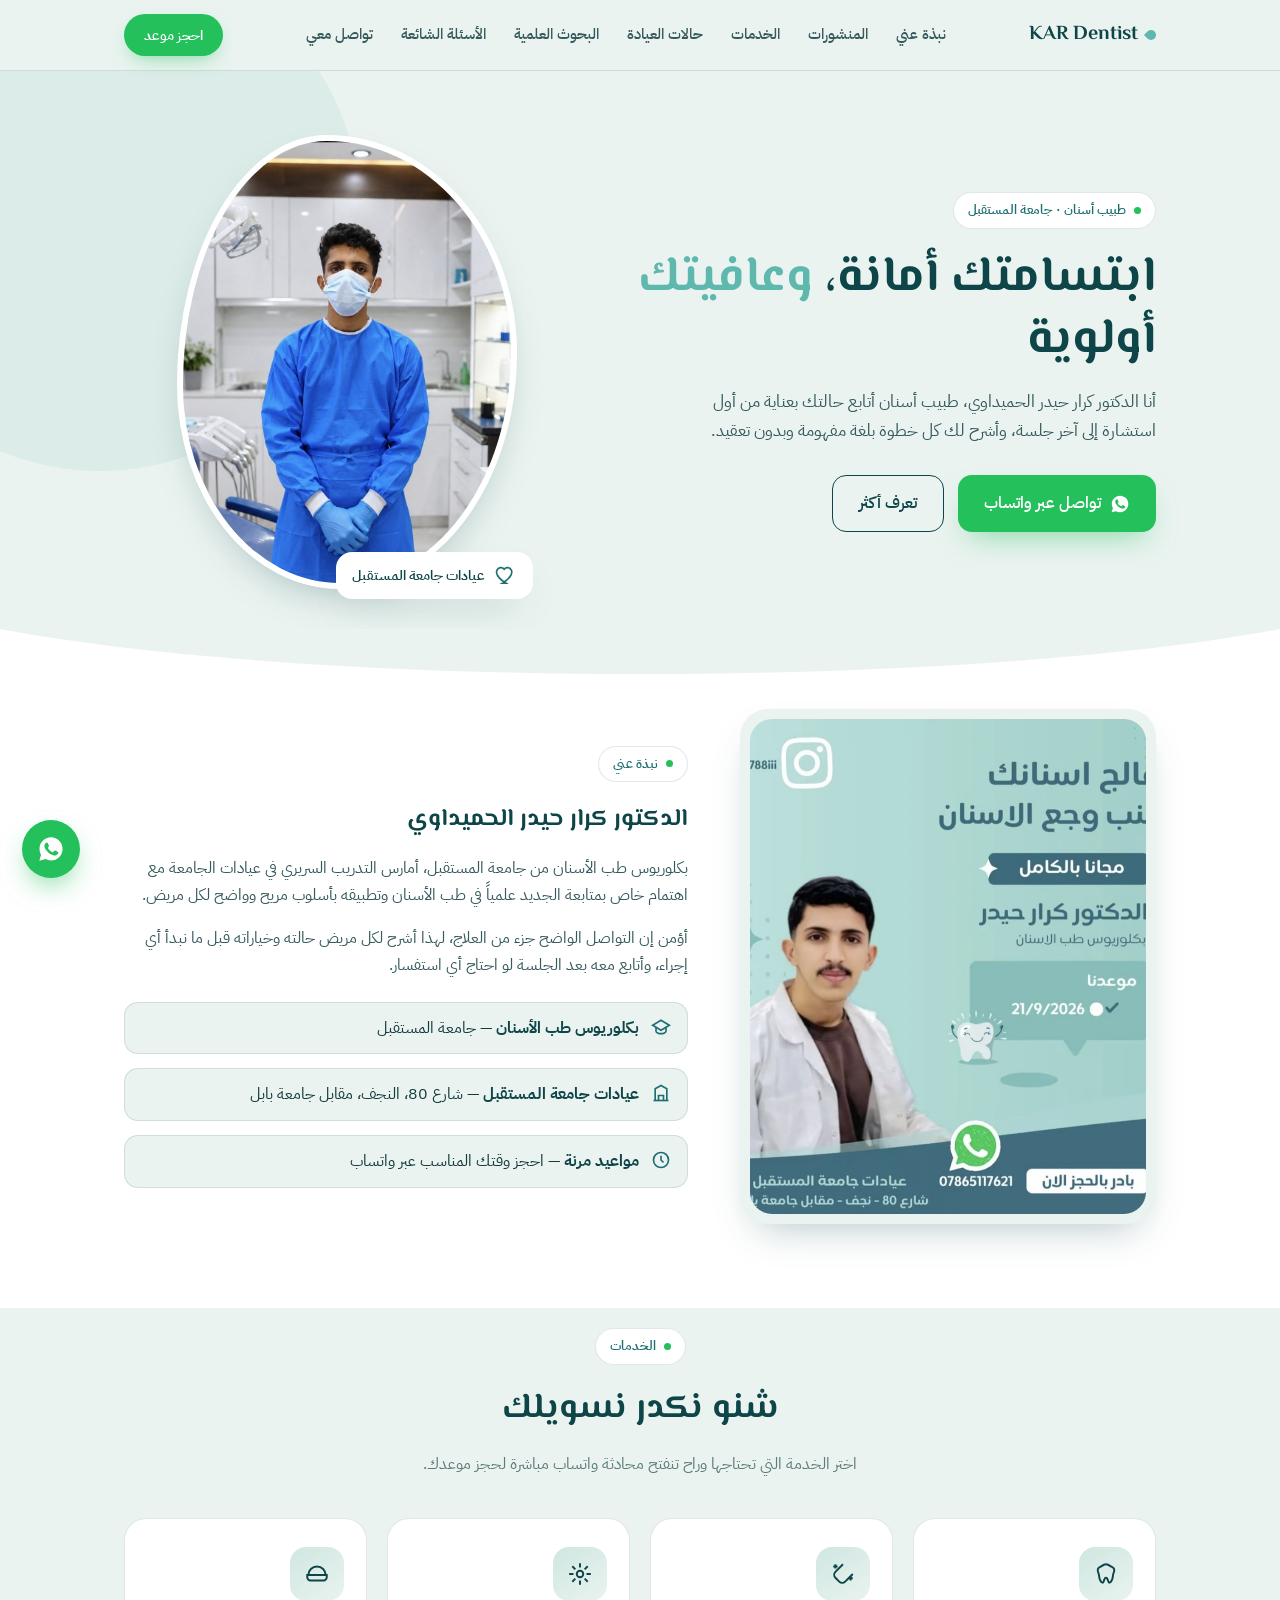
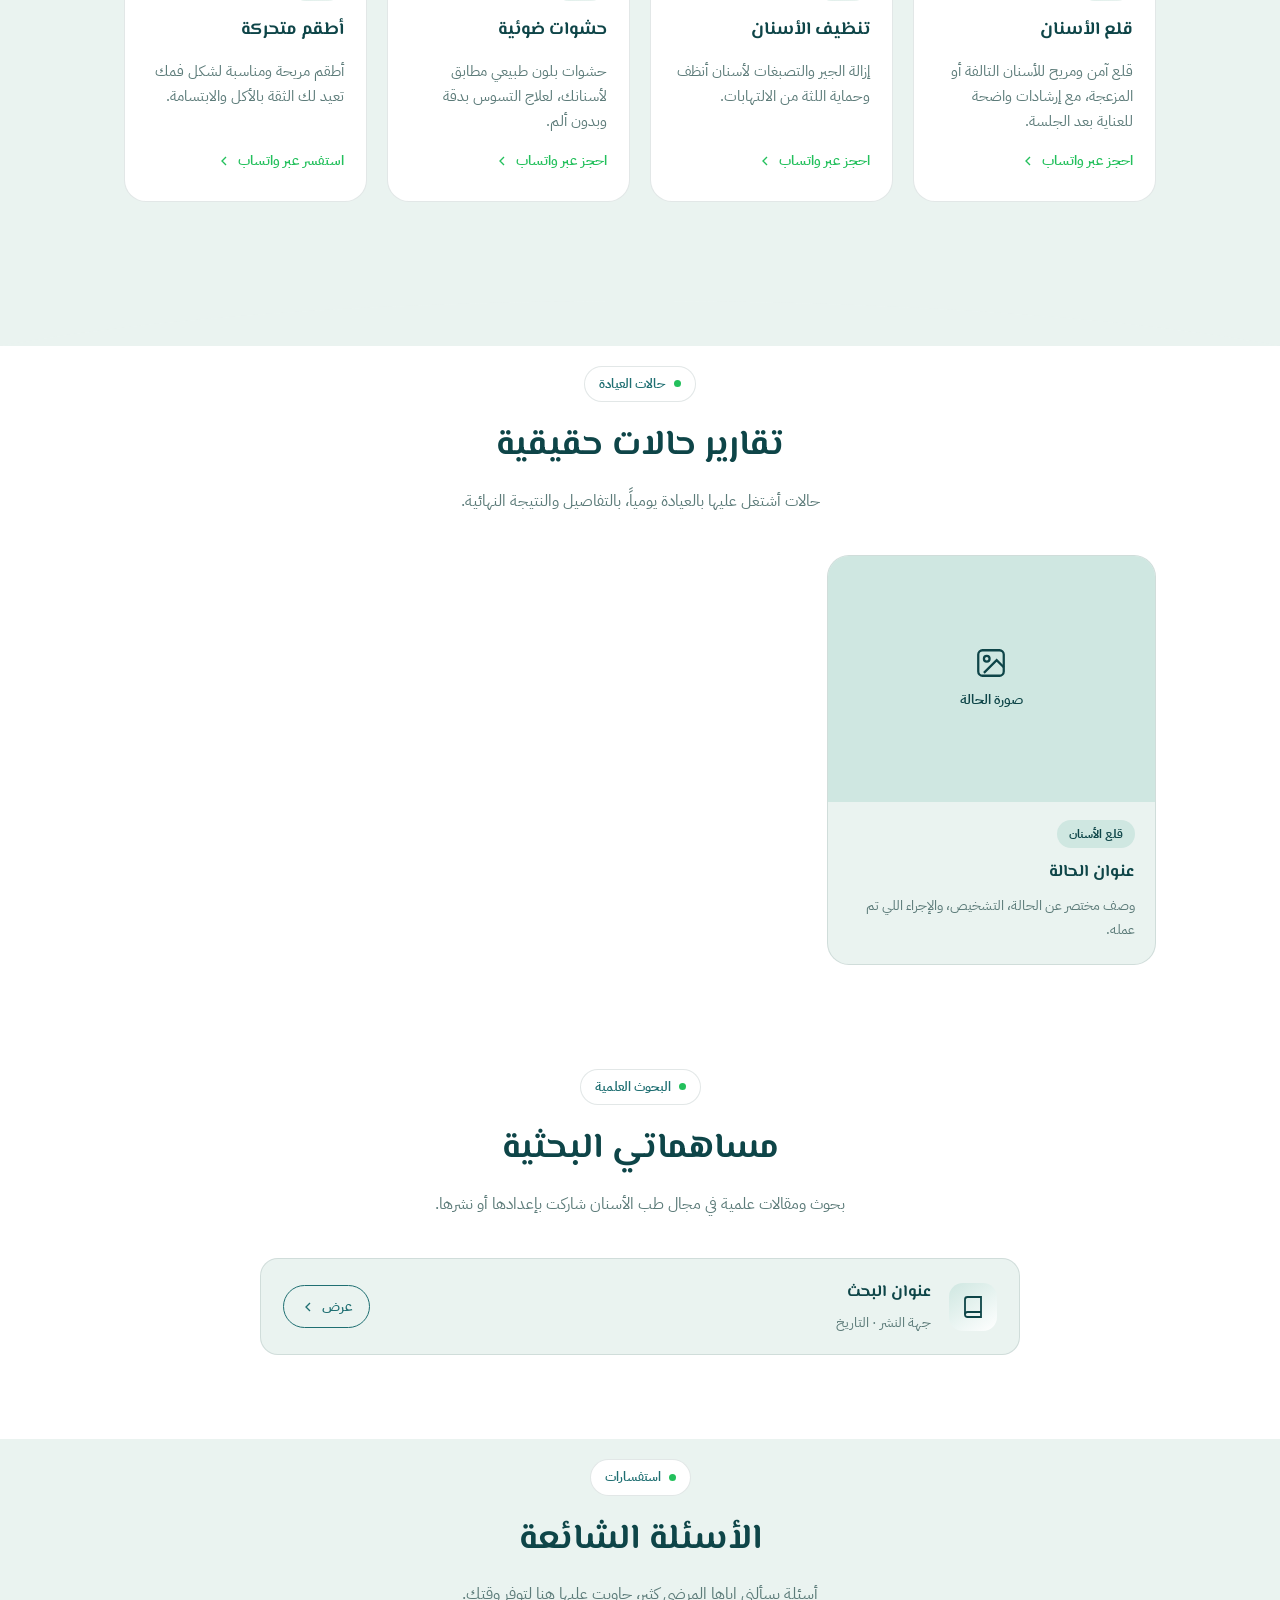
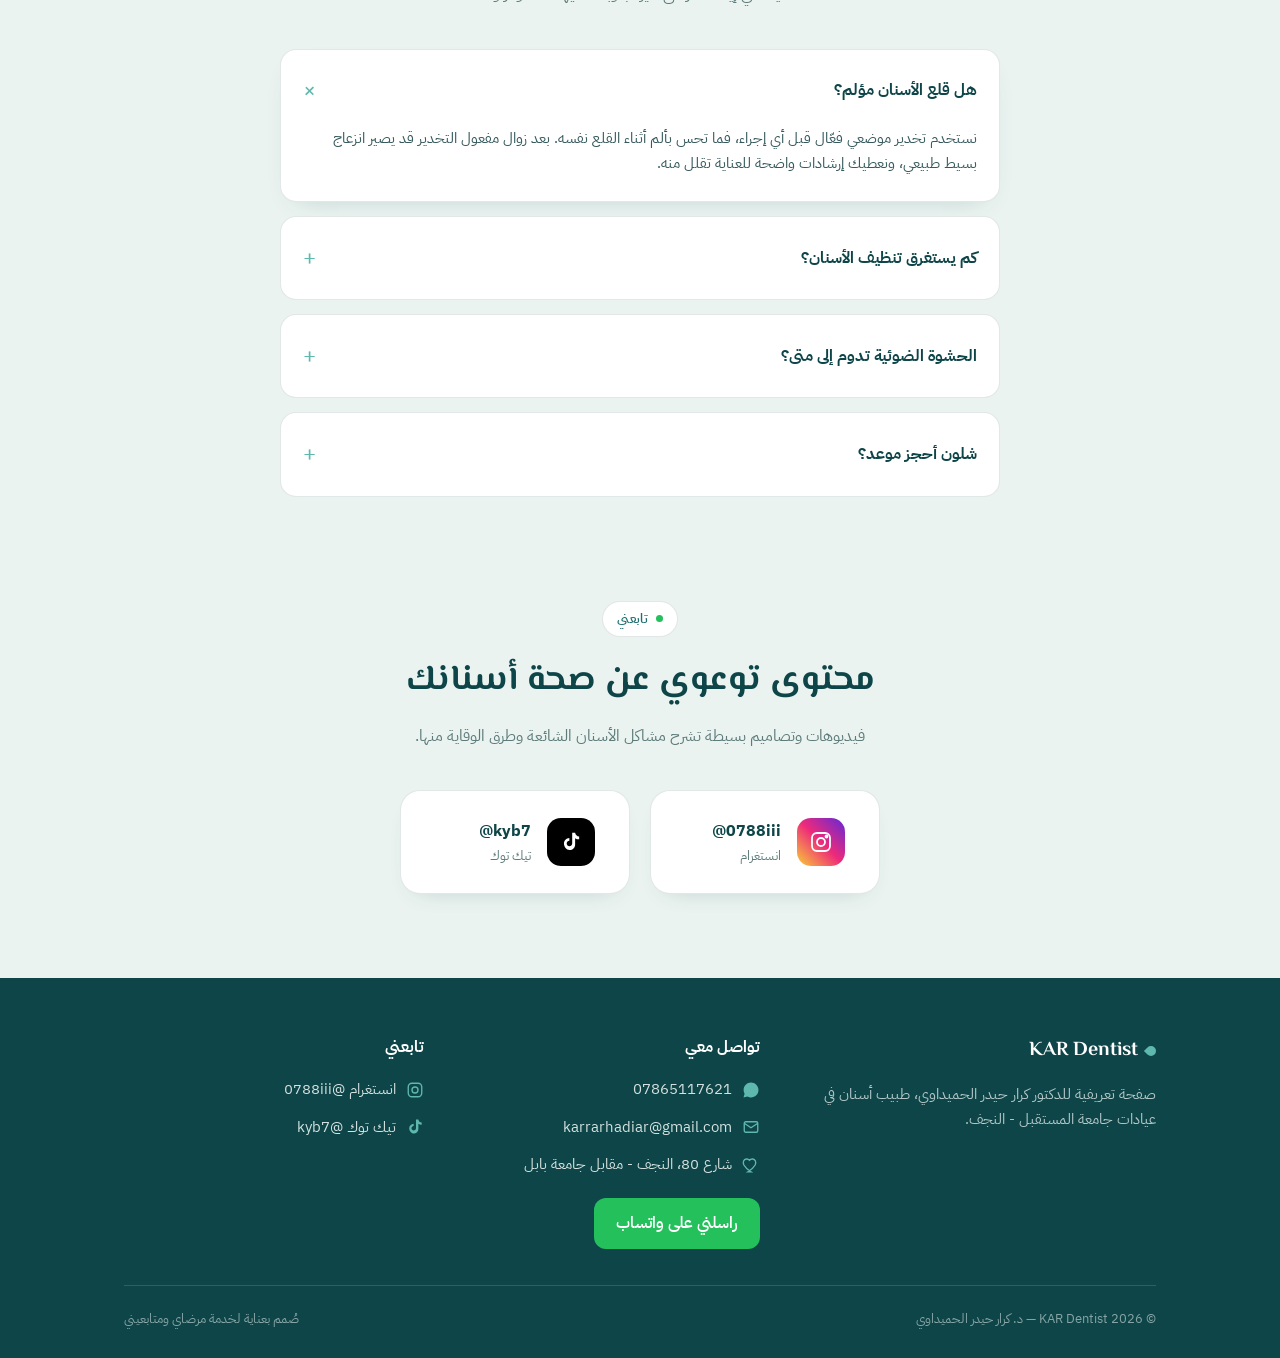
==== commit 1fd077c6: "Update index.html" ====
--- a/index.html
+++ b/index.html
@@ -8,315 +8,20 @@
 <link rel="preconnect" href="https://fonts.googleapis.com">
 <link rel="preconnect" href="https://fonts.gstatic.com" crossorigin>
 <link href="https://fonts.googleapis.com/css2?family=El+Messiri:wght@500;600;700&family=IBM+Plex+Sans+Arabic:wght@300;400;500;600;700&display=swap" rel="stylesheet">
-<style>
-  :root{
-    --bg: #EAF3F0;
-    --surface: #FFFFFF;
-    --ink: #123B3E;
-    --ink-soft: #35595C;
-    --muted: #5C7B79;
-    --teal: #1F6F72;
-    --teal-deep: #0E4548;
-    --mint: #5FB8AE;
-    --mint-pale: #CFE7E1;
-    --whatsapp: #23C05C;
-    --line: rgba(18,59,62,0.12);
-    --shadow: 0 18px 40px -18px rgba(14,69,72,0.35);
-  }
-
-  *{margin:0;padding:0;box-sizing:border-box;}
-
-  html{scroll-behavior:smooth;}
-
-  body{
-    background:var(--bg);
-    color:var(--ink);
-    font-family:'IBM Plex Sans Arabic', sans-serif;
-    line-height:1.7;
-    overflow-x:hidden;
-  }
-
-  h1,h2,h3,.wordmark{
-    font-family:'El Messiri', 'IBM Plex Sans Arabic', sans-serif;
-  }
-
-  a{color:inherit; text-decoration:none;}
-  img{display:block; max-width:100%;}
-  .container{
-    width:100%;
-    max-width:1080px;
-    margin:0 auto;
-    padding:0 24px;
-  }
-
-  /* ===== NAV ===== */
-  header{
-    position:sticky; top:0; z-index:50;
-    background:rgba(234,243,240,0.88);
-    backdrop-filter:blur(10px);
-    border-bottom:1px solid var(--line);
-  }
-  nav{
-    display:flex; align-items:center; justify-content:space-between;
-    padding:14px 24px;
-    max-width:1080px; margin:0 auto;
-  }
-  .wordmark{
-    font-weight:700; font-size:1.25rem; color:var(--teal-deep);
-    display:flex; align-items:center; gap:8px;
-  }
-  .wordmark .tooth-dot{width:10px;height:10px;border-radius:50% 50% 50% 0;background:var(--mint);transform:rotate(45deg);}
-  .nav-links{display:flex; gap:28px; font-size:.95rem; font-weight:500; color:var(--ink-soft);}
-  .nav-links a{position:relative; padding:4px 0;}
-  .nav-links a::after{content:"";position:absolute;bottom:-2px;right:0;width:0;height:2px;background:var(--mint);transition:width .25s ease;}
-  .nav-links a:hover::after{width:100%;}
-  .nav-cta{
-    background:var(--whatsapp); color:#fff; padding:9px 20px; border-radius:999px;
-    font-weight:600; font-size:.9rem; display:flex; align-items:center; gap:6px;
-    box-shadow:0 8px 20px -8px rgba(35,192,92,0.6);
-  }
-  @media (max-width:720px){ .nav-links{display:none;} }
-
-  /* ===== HERO ===== */
-  .hero{
-    position:relative;
-    padding:64px 0 40px;
-    overflow:hidden;
-  }
-  .hero .container{
-    display:grid;
-    grid-template-columns:1.1fr 0.9fr;
-    gap:40px;
-    align-items:center;
-  }
-  .hero-blob{
-    position:absolute; inset:0; z-index:0; pointer-events:none;
-  }
-  .hero-blob svg{position:absolute; top:-120px; left:-160px; opacity:.5;}
-
-  .eyebrow{
-    display:inline-flex; align-items:center; gap:8px;
-    background:var(--surface); border:1px solid var(--line);
-    color:var(--teal); font-weight:600; font-size:.82rem;
-    padding:6px 14px; border-radius:999px; margin-bottom:18px;
-  }
-  .eyebrow span.dot{width:7px;height:7px;border-radius:50%;background:var(--whatsapp);}
-
-  .hero h1{
-    font-size:clamp(2.1rem, 4.4vw, 3.1rem);
-    font-weight:700; color:var(--teal-deep); line-height:1.25;
-    margin-bottom:16px;
-  }
-  .hero h1 em{
-    font-style:normal; color:var(--mint);
-    position:relative;
-  }
-  .hero p.lead{
-    color:var(--ink-soft); font-size:1.08rem; max-width:46ch; margin-bottom:30px;
-  }
-  .hero-actions{display:flex; gap:14px; flex-wrap:wrap;}
-  .btn{
-    display:inline-flex; align-items:center; gap:9px;
-    padding:14px 26px; border-radius:14px; font-weight:600; font-size:.98rem;
-    transition:transform .2s ease, box-shadow .2s ease;
-  }
-  .btn:active{transform:scale(.97);}
-  .btn-primary{background:var(--whatsapp); color:#fff; box-shadow:0 14px 30px -12px rgba(35,192,92,0.55);}
-  .btn-primary:hover{box-shadow:0 18px 34px -10px rgba(35,192,92,0.7);}
-  .btn-ghost{background:transparent; border:1.5px solid var(--teal-deep); color:var(--teal-deep);}
-  .btn-ghost:hover{background:var(--teal-deep); color:#fff;}
-
-  .hero-photo{position:relative; z-index:1; justify-self:center;}
-  .hero-photo .frame{
-    width:min(340px, 80vw); aspect-ratio:3/4; border-radius:44% 56% 52% 48% / 55% 48% 52% 45%;
-    overflow:hidden; box-shadow:var(--shadow); border:6px solid var(--surface);
-    position:relative;
-  }
-  .hero-photo .frame img{width:100%; height:100%; object-fit:cover;}
-  .hero-photo .badge{
-    position:absolute; bottom:-10px; right:-16px;
-    background:var(--surface); border-radius:16px; padding:12px 16px;
-    box-shadow:var(--shadow); display:flex; align-items:center; gap:10px;
-    font-size:.85rem; font-weight:600; color:var(--teal-deep);
-  }
-  .hero-photo .badge svg{flex-shrink:0;}
-
-  /* smile divider */
-  .smile-divider{width:100%; height:60px; display:block;}
-  .smile-divider path{fill:var(--surface);}
-  .smile-divider.flip path{fill:var(--bg);}
-
-  section{padding:20px 0 84px;}
-  .section-head{margin-bottom:40px; text-align:center;}
-  .section-head .eyebrow{margin-bottom:14px;}
-  .section-head h2{font-size:clamp(1.6rem,3vw,2.2rem); color:var(--teal-deep); font-weight:700;}
-  .section-head p{color:var(--muted); max-width:52ch; margin:12px auto 0;}
-
-  /* ===== ABOUT ===== */
-  .about{background:var(--surface);}
-  .about .container{
-    display:grid; grid-template-columns:0.85fr 1.15fr; gap:52px; align-items:center;
-  }
-  .about-card{
-    background:var(--bg); border-radius:28px; padding:10px;
-    box-shadow:var(--shadow);
-  }
-  .about-card img{border-radius:22px; width:100%; aspect-ratio:4/5; object-fit:cover;}
-  .about-text h3{color:var(--teal-deep); font-size:1.5rem; margin-bottom:14px;}
-  .about-text p{color:var(--ink-soft); margin-bottom:16px;}
-  .credentials{list-style:none; display:flex; flex-direction:column; gap:14px; margin-top:22px;}
-  .credentials li{
-    display:flex; align-items:flex-start; gap:12px; font-size:.98rem; color:var(--ink);
-    background:var(--bg); border:1px solid var(--line); padding:12px 16px; border-radius:14px;
-  }
-  .credentials li svg{flex-shrink:0; margin-top:2px;}
-  .credentials b{color:var(--teal-deep);}
-
-  /* ===== SERVICES ===== */
-  .services{background:var(--bg);}
-  .service-grid{
-    display:grid; grid-template-columns:repeat(4,1fr); gap:20px;
-  }
-  @media (max-width:900px){ .service-grid{grid-template-columns:repeat(2,1fr);} }
-  @media (max-width:520px){ .service-grid{grid-template-columns:1fr;} }
-
-  .service-card{
-    background:var(--surface); border-radius:22px; padding:28px 22px;
-    display:flex; flex-direction:column; gap:14px;
-    border:1px solid var(--line);
-    transition:transform .25s ease, box-shadow .25s ease;
-  }
-  .service-card:hover{transform:translateY(-6px); box-shadow:var(--shadow);}
-  .service-icon{
-    width:54px; height:54px; border-radius:16px;
-    background:linear-gradient(145deg, var(--mint-pale), var(--bg));
-    display:flex; align-items:center; justify-content:center;
-    color:var(--teal-deep);
-  }
-  .service-card h3{font-size:1.12rem; color:var(--teal-deep); font-weight:700;}
-  .service-card p{color:var(--muted); font-size:.92rem; flex-grow:1;}
-  .service-link{
-    display:inline-flex; align-items:center; gap:6px;
-    color:var(--whatsapp); font-weight:600; font-size:.9rem;
-  }
-  .service-link svg{transition:transform .2s ease;}
-  .service-card:hover .service-link svg{transform:translateX(-3px);}
-
-  /* ===== RESEARCH ===== */
-  .research{background:var(--surface);}
-  .research-list{
-    display:flex; flex-direction:column; gap:16px; max-width:760px; margin:0 auto;
-  }
-  .research-item{
-    display:flex; align-items:center; gap:18px;
-    background:var(--bg); border:1px solid var(--line); border-radius:18px;
-    padding:20px 22px;
-  }
-  .research-icon{
-    width:48px; height:48px; border-radius:14px; flex-shrink:0;
-    background:linear-gradient(145deg, var(--mint-pale), var(--surface));
-    display:flex; align-items:center; justify-content:center; color:var(--teal-deep);
-  }
-  .research-info{flex-grow:1;}
-  .research-info h3{font-size:1.02rem; color:var(--teal-deep); font-weight:700; margin-bottom:4px;}
-  .research-meta{font-size:.86rem; color:var(--muted);}
-  .research-link{
-    display:inline-flex; align-items:center; gap:6px; flex-shrink:0;
-    color:var(--teal); font-weight:600; font-size:.9rem;
-    border:1.5px solid var(--teal); padding:8px 16px; border-radius:999px;
-  }
-  @media (max-width:560px){
-    .research-item{flex-wrap:wrap;}
-    .research-link{width:100%; justify-content:center;}
-  }
-
-  /* ===== SOCIAL ===== */
-  .social{background:var(--bg);}
-  .social-grid{display:flex; gap:20px; justify-content:center; flex-wrap:wrap;}
-  .social-card{
-    background:var(--surface); border-radius:20px; padding:26px 34px;
-    display:flex; align-items:center; gap:16px; min-width:230px;
-    border:1px solid var(--line); box-shadow:0 10px 26px -18px rgba(14,69,72,0.3);
-    transition:transform .2s ease;
-  }
-  .social-card:hover{transform:translateY(-4px);}
-  .social-icon{
-    width:48px; height:48px; border-radius:14px; display:flex; align-items:center; justify-content:center;
-    flex-shrink:0;
-  }
-  .social-icon.ig{background:linear-gradient(45deg,#f9ce34,#ee2a7b,#6228d7);}
-  .social-icon.tt{background:#000;}
-  .social-card .handle{font-weight:700; color:var(--teal-deep); font-size:1.02rem;}
-  .social-card .plat{font-size:.82rem; color:var(--muted);}
-
-  /* ===== FOOTER / CONTACT ===== */
-  footer{
-    background:var(--teal-deep); color:#EAF3F0; padding:56px 0 28px; position:relative;
-  }
-  .footer-grid{
-    display:grid; grid-template-columns:1.2fr 1fr 1fr; gap:36px;
-    padding-bottom:36px; border-bottom:1px solid rgba(234,243,240,0.15);
-  }
-  @media (max-width:720px){ .footer-grid{grid-template-columns:1fr; gap:28px;} }
-  footer h4{font-size:1rem; margin-bottom:16px; color:#fff; font-weight:700;}
-  footer .wordmark{color:#fff;}
-  footer p{color:rgba(234,243,240,0.75); font-size:.92rem; margin-bottom:10px;}
-  .foot-link{
-    display:flex; align-items:center; gap:10px; color:rgba(234,243,240,0.9);
-    font-size:.94rem; margin-bottom:12px;
-  }
-  .foot-link svg{flex-shrink:0; color:var(--mint);}
-  .foot-cta{
-    display:inline-flex; align-items:center; gap:8px; margin-top:8px;
-    background:var(--whatsapp); color:#fff; padding:12px 22px; border-radius:12px; font-weight:600;
-  }
-  .bottom-bar{
-    display:flex; justify-content:space-between; align-items:center; flex-wrap:wrap; gap:12px;
-    padding-top:22px; font-size:.82rem; color:rgba(234,243,240,0.55);
-  }
-
-  /* floating whatsapp button */
-  .float-wa{
-    position:fixed; bottom:22px; left:22px; z-index:60;
-    width:58px; height:58px; border-radius:50%;
-    background:var(--whatsapp); display:flex; align-items:center; justify-content:center;
-    box-shadow:0 12px 28px -8px rgba(35,192,92,0.65);
-    animation:pulse 2.4s infinite;
-  }
-  @keyframes pulse{
-    0%{box-shadow:0 0 0 0 rgba(35,192,92,0.45);}
-    70%{box-shadow:0 0 0 16px rgba(35,192,92,0);}
-    100%{box-shadow:0 0 0 0 rgba(35,192,92,0);}
-  }
-
-  @media (prefers-reduced-motion: reduce){
-    html{scroll-behavior:auto;}
-    .float-wa{animation:none;}
-    *{transition:none !important;}
-  }
-
-  @media (max-width:900px){
-    .hero .container{grid-template-columns:1fr; text-align:center;}
-    .hero p.lead{margin-inline:auto;}
-    .hero-actions{justify-content:center;}
-    .about .container{grid-template-columns:1fr;}
-    .about-card{max-width:340px; margin:0 auto;}
-  }
-
-  a:focus-visible, button:focus-visible{
-    outline:3px solid var(--mint); outline-offset:3px; border-radius:6px;
-  }
-</style>
+<link rel="stylesheet" href="styles.css">
 </head>
 <body>
 
 <header>
   <nav>
-    <div class="wordmark"><span class="tooth-dot"></span> KAR Dentist</div>
+    <a href="index.html" class="wordmark"><span class="tooth-dot"></span> KAR Dentist</a>
     <div class="nav-links">
       <a href="#about">نبذة عني</a>
+      <a href="posts.html">المنشورات</a>
       <a href="#services">الخدمات</a>
+      <a href="#cases">حالات العيادة</a>
       <a href="#research">البحوث العلمية</a>
+      <a href="#faq">الأسئلة الشائعة</a>
       <a href="#contact">تواصل معي</a>
     </div>
     <a class="nav-cta" href="https://wa.me/9647865117621?text=%D8%A7%D9%84%D8%B3%D9%84%D8%A7%D9%85%20%D8%B9%D9%84%D9%8A%D9%83%D9%85%20%D8%AF%D9%83%D8%AA%D9%88%D8%B1%20%D9%83%D8%B1%D8%A7%D8%B1%D8%8C%20%D8%A3%D8%B1%D9%8A%D8%AF%20%D8%AD%D8%AC%D8%B2%20%D9%85%D9%88%D8%B9%D8%AF." target="_blank" rel="noopener">
@@ -447,6 +152,30 @@
 
 <svg class="smile-divider flip" viewBox="0 0 1200 60" preserveAspectRatio="none"><path d="M0,60 C300,0 900,0 1200,60 L1200,0 L0,0 Z"></path></svg>
 
+<section class="cases" id="cases">
+  <div class="container">
+    <div class="section-head">
+      <div class="eyebrow"><span class="dot"></span> حالات العيادة</div>
+      <h2>تقارير حالات حقيقية</h2>
+      <p>حالات أشتغل عليها بالعيادة يومياً، بالتفاصيل والنتيجة النهائية.</p>
+    </div>
+    <div class="case-grid">
+      <!-- PLACEHOLDER_CASE_CARD: انسخ هذا الكارد وبدل الصورة والنص لكل حالة جديدة -->
+      <div class="case-card">
+        <div class="case-thumb">
+          <svg width="34" height="34" viewBox="0 0 24 24" fill="none" stroke="currentColor" stroke-width="1.6"><rect x="3" y="3" width="18" height="18" rx="3"/><circle cx="9" cy="9" r="2"/><path d="m21 15-5-5-9 9"/></svg>
+          <span>صورة الحالة</span>
+        </div>
+        <div class="case-body">
+          <span class="case-tag">قلع الأسنان</span>
+          <h3>عنوان الحالة</h3>
+          <p>وصف مختصر عن الحالة، التشخيص، والإجراء اللي تم عمله.</p>
+        </div>
+      </div>
+    </div>
+  </div>
+</section>
+
 <section class="research" id="research">
   <div class="container">
     <div class="section-head">
@@ -473,6 +202,34 @@
   </div>
 </section>
 
+<section class="faq" id="faq">
+  <div class="container">
+    <div class="section-head">
+      <div class="eyebrow"><span class="dot"></span> استفسارات</div>
+      <h2>الأسئلة الشائعة</h2>
+      <p>أسئلة يسألني إياها المرضى كثير، جاوبت عليها هنا لتوفر وقتك.</p>
+    </div>
+    <div class="faq-list">
+      <details class="faq-item" open>
+        <summary>هل قلع الأسنان مؤلم؟</summary>
+        <p>نستخدم تخدير موضعي فعّال قبل أي إجراء، فما تحس بألم أثناء القلع نفسه. بعد زوال مفعول التخدير قد يصير انزعاج بسيط طبيعي، ونعطيك إرشادات واضحة للعناية تقلل منه.</p>
+      </details>
+      <details class="faq-item">
+        <summary>كم يستغرق تنظيف الأسنان؟</summary>
+        <p>جلسة التنظيف العادية تاخذ من 20 إلى 40 دقيقة حسب كمية الجير والتصبغات، وهي إجراء بسيط وغير مؤلم.</p>
+      </details>
+      <details class="faq-item">
+        <summary>الحشوة الضوئية تدوم إلى متى؟</summary>
+        <p>مع العناية المناسبة، تدوم الحشوة الضوئية لسنوات طويلة. العمر الفعلي يعتمد على موقع الحشوة وعادات تنظيف الأسنان اليومية.</p>
+      </details>
+      <details class="faq-item">
+        <summary>شلون أحجز موعد؟</summary>
+        <p>أسهل طريقة هي الضغط على أي زر "احجز عبر واتساب" بالموقع، وراح تنفتح محادثة جاهزة معي مباشرة لتحديد الموعد المناسب.</p>
+      </details>
+    </div>
+  </div>
+</section>
+
 <section class="social">
   <div class="container">
     <div class="section-head">
--- a/styles.css
+++ b/styles.css
@@ -0,0 +1,372 @@
+  :root{
+    --bg: #EAF3F0;
+    --surface: #FFFFFF;
+    --ink: #123B3E;
+    --ink-soft: #35595C;
+    --muted: #5C7B79;
+    --teal: #1F6F72;
+    --teal-deep: #0E4548;
+    --mint: #5FB8AE;
+    --mint-pale: #CFE7E1;
+    --whatsapp: #23C05C;
+    --line: rgba(18,59,62,0.12);
+    --shadow: 0 18px 40px -18px rgba(14,69,72,0.35);
+  }
+
+  *{margin:0;padding:0;box-sizing:border-box;}
+
+  html{scroll-behavior:smooth;}
+
+  body{
+    background:var(--bg);
+    color:var(--ink);
+    font-family:'IBM Plex Sans Arabic', sans-serif;
+    line-height:1.7;
+    overflow-x:hidden;
+  }
+
+  h1,h2,h3,.wordmark{
+    font-family:'El Messiri', 'IBM Plex Sans Arabic', sans-serif;
+  }
+
+  a{color:inherit; text-decoration:none;}
+  img{display:block; max-width:100%;}
+  .container{
+    width:100%;
+    max-width:1080px;
+    margin:0 auto;
+    padding:0 24px;
+  }
+
+  /* ===== NAV ===== */
+  header{
+    position:sticky; top:0; z-index:50;
+    background:rgba(234,243,240,0.88);
+    backdrop-filter:blur(10px);
+    border-bottom:1px solid var(--line);
+  }
+  nav{
+    display:flex; align-items:center; justify-content:space-between;
+    padding:14px 24px;
+    max-width:1080px; margin:0 auto;
+  }
+  .wordmark{
+    font-weight:700; font-size:1.25rem; color:var(--teal-deep);
+    display:flex; align-items:center; gap:8px;
+  }
+  .wordmark .tooth-dot{width:10px;height:10px;border-radius:50% 50% 50% 0;background:var(--mint);transform:rotate(45deg);}
+  .nav-links{display:flex; gap:28px; font-size:.95rem; font-weight:500; color:var(--ink-soft);}
+  .nav-links a{position:relative; padding:4px 0;}
+  .nav-links a::after{content:"";position:absolute;bottom:-2px;right:0;width:0;height:2px;background:var(--mint);transition:width .25s ease;}
+  .nav-links a:hover::after{width:100%;}
+  .nav-cta{
+    background:var(--whatsapp); color:#fff; padding:9px 20px; border-radius:999px;
+    font-weight:600; font-size:.9rem; display:flex; align-items:center; gap:6px;
+    box-shadow:0 8px 20px -8px rgba(35,192,92,0.6);
+  }
+  @media (max-width:720px){ .nav-links{display:none;} }
+
+  /* ===== HERO ===== */
+  .hero{
+    position:relative;
+    padding:64px 0 40px;
+    overflow:hidden;
+  }
+  .hero .container{
+    display:grid;
+    grid-template-columns:1.1fr 0.9fr;
+    gap:40px;
+    align-items:center;
+  }
+  .hero-blob{
+    position:absolute; inset:0; z-index:0; pointer-events:none;
+  }
+  .hero-blob svg{position:absolute; top:-120px; left:-160px; opacity:.5;}
+
+  .eyebrow{
+    display:inline-flex; align-items:center; gap:8px;
+    background:var(--surface); border:1px solid var(--line);
+    color:var(--teal); font-weight:600; font-size:.82rem;
+    padding:6px 14px; border-radius:999px; margin-bottom:18px;
+  }
+  .eyebrow span.dot{width:7px;height:7px;border-radius:50%;background:var(--whatsapp);}
+
+  .hero h1{
+    font-size:clamp(2.1rem, 4.4vw, 3.1rem);
+    font-weight:700; color:var(--teal-deep); line-height:1.25;
+    margin-bottom:16px;
+  }
+  .hero h1 em{
+    font-style:normal; color:var(--mint);
+    position:relative;
+  }
+  .hero p.lead{
+    color:var(--ink-soft); font-size:1.08rem; max-width:46ch; margin-bottom:30px;
+  }
+  .hero-actions{display:flex; gap:14px; flex-wrap:wrap;}
+  .btn{
+    display:inline-flex; align-items:center; gap:9px;
+    padding:14px 26px; border-radius:14px; font-weight:600; font-size:.98rem;
+    transition:transform .2s ease, box-shadow .2s ease;
+  }
+  .btn:active{transform:scale(.97);}
+  .btn-primary{background:var(--whatsapp); color:#fff; box-shadow:0 14px 30px -12px rgba(35,192,92,0.55);}
+  .btn-primary:hover{box-shadow:0 18px 34px -10px rgba(35,192,92,0.7);}
+  .btn-ghost{background:transparent; border:1.5px solid var(--teal-deep); color:var(--teal-deep);}
+  .btn-ghost:hover{background:var(--teal-deep); color:#fff;}
+
+  .hero-photo{position:relative; z-index:1; justify-self:center;}
+  .hero-photo .frame{
+    width:min(340px, 80vw); aspect-ratio:3/4; border-radius:44% 56% 52% 48% / 55% 48% 52% 45%;
+    overflow:hidden; box-shadow:var(--shadow); border:6px solid var(--surface);
+    position:relative;
+  }
+  .hero-photo .frame img{width:100%; height:100%; object-fit:cover;}
+  .hero-photo .badge{
+    position:absolute; bottom:-10px; right:-16px;
+    background:var(--surface); border-radius:16px; padding:12px 16px;
+    box-shadow:var(--shadow); display:flex; align-items:center; gap:10px;
+    font-size:.85rem; font-weight:600; color:var(--teal-deep);
+  }
+  .hero-photo .badge svg{flex-shrink:0;}
+
+  /* smile divider */
+  .smile-divider{width:100%; height:60px; display:block;}
+  .smile-divider path{fill:var(--surface);}
+  .smile-divider.flip path{fill:var(--bg);}
+
+  section{padding:20px 0 84px;}
+  .section-head{margin-bottom:40px; text-align:center;}
+  .section-head .eyebrow{margin-bottom:14px;}
+  .section-head h2{font-size:clamp(1.6rem,3vw,2.2rem); color:var(--teal-deep); font-weight:700;}
+  .section-head p{color:var(--muted); max-width:52ch; margin:12px auto 0;}
+
+  /* ===== ABOUT ===== */
+  .about{background:var(--surface);}
+  .about .container{
+    display:grid; grid-template-columns:0.85fr 1.15fr; gap:52px; align-items:center;
+  }
+  .about-card{
+    background:var(--bg); border-radius:28px; padding:10px;
+    box-shadow:var(--shadow);
+  }
+  .about-card img{border-radius:22px; width:100%; aspect-ratio:4/5; object-fit:cover;}
+  .about-text h3{color:var(--teal-deep); font-size:1.5rem; margin-bottom:14px;}
+  .about-text p{color:var(--ink-soft); margin-bottom:16px;}
+  .credentials{list-style:none; display:flex; flex-direction:column; gap:14px; margin-top:22px;}
+  .credentials li{
+    display:flex; align-items:flex-start; gap:12px; font-size:.98rem; color:var(--ink);
+    background:var(--bg); border:1px solid var(--line); padding:12px 16px; border-radius:14px;
+  }
+  .credentials li svg{flex-shrink:0; margin-top:2px;}
+  .credentials b{color:var(--teal-deep);}
+
+
+  /* ===== CASE REPORTS ===== */
+  .cases{background:var(--surface);}
+  .case-grid{
+    display:grid; grid-template-columns:repeat(3,1fr); gap:22px;
+  }
+  @media (max-width:900px){ .case-grid{grid-template-columns:repeat(2,1fr);} }
+  @media (max-width:600px){ .case-grid{grid-template-columns:1fr;} }
+  .case-card{
+    background:var(--bg); border-radius:22px; overflow:hidden; border:1px solid var(--line);
+    transition:transform .25s ease, box-shadow .25s ease;
+  }
+  .case-card:hover{transform:translateY(-6px); box-shadow:var(--shadow);}
+  .case-thumb{
+    aspect-ratio:4/3; background:var(--mint-pale); color:var(--teal-deep);
+    display:flex; flex-direction:column; align-items:center; justify-content:center; gap:8px;
+    font-size:.85rem; font-weight:600;
+  }
+  .case-thumb img{width:100%; height:100%; object-fit:cover;}
+  .case-body{padding:18px 20px 22px;}
+  .case-tag{
+    display:inline-block; background:var(--mint-pale); color:var(--teal-deep);
+    font-size:.76rem; font-weight:700; padding:4px 12px; border-radius:999px; margin-bottom:10px;
+  }
+  .case-body h3{color:var(--teal-deep); font-size:1.05rem; margin-bottom:6px;}
+  .case-body p{color:var(--muted); font-size:.9rem;}
+
+  /* ===== FAQ ===== */
+  .faq{background:var(--bg);}
+  .faq-list{max-width:720px; margin:0 auto; display:flex; flex-direction:column; gap:14px;}
+  .faq-item{
+    background:var(--surface); border:1px solid var(--line); border-radius:16px;
+    padding:6px 22px; transition:box-shadow .2s ease;
+  }
+  .faq-item[open]{box-shadow:0 10px 26px -18px rgba(14,69,72,0.3);}
+  .faq-item summary{
+    list-style:none; cursor:pointer; padding:16px 0; font-weight:700; color:var(--teal-deep);
+    display:flex; align-items:center; justify-content:space-between; gap:12px; font-size:1rem;
+  }
+  .faq-item summary::-webkit-details-marker{display:none;}
+  .faq-item summary::after{
+    content:"+"; font-size:1.4rem; font-weight:400; color:var(--mint); flex-shrink:0;
+    transition:transform .25s ease;
+  }
+  .faq-item[open] summary::after{transform:rotate(45deg);}
+  .faq-item p{color:var(--ink-soft); padding-bottom:18px; font-size:.95rem;}
+
+  /* ===== POSTS (FULL, NO CAROUSEL) ===== */
+  .posts{background:var(--bg);}
+  .post-list{
+    display:flex; flex-direction:column; gap:24px; max-width:760px; margin:0 auto;
+  }
+  .post-card{
+    display:grid; grid-template-columns:220px 1fr; gap:0;
+    background:var(--surface); border:1px solid var(--line); border-radius:22px;
+    overflow:hidden; box-shadow:0 10px 26px -18px rgba(14,69,72,0.3);
+  }
+  @media (max-width:640px){
+    .post-card{grid-template-columns:1fr;}
+  }
+  .post-card .post-thumb{
+    background:var(--mint-pale); color:var(--teal-deep);
+    display:flex; flex-direction:column; align-items:center; justify-content:center; gap:8px;
+    font-size:.82rem; font-weight:600; min-height:160px;
+  }
+  .post-card .post-thumb img{width:100%; height:100%; object-fit:cover;}
+  .post-body{padding:22px 24px;}
+  .post-date{
+    display:inline-block; color:var(--mint); font-size:.78rem; font-weight:700;
+    margin-bottom:8px;
+  }
+  .post-body h3{color:var(--teal-deep); font-size:1.15rem; margin-bottom:8px;}
+  .post-body p{color:var(--ink-soft); font-size:.95rem; line-height:1.75; margin-bottom:12px;}
+  .post-body p:last-child{margin-bottom:0;}
+
+  /* ===== SERVICES ===== */
+  .services{background:var(--bg);}
+  .service-grid{
+    display:grid; grid-template-columns:repeat(4,1fr); gap:20px;
+  }
+  @media (max-width:900px){ .service-grid{grid-template-columns:repeat(2,1fr);} }
+  @media (max-width:520px){ .service-grid{grid-template-columns:1fr;} }
+
+  .service-card{
+    background:var(--surface); border-radius:22px; padding:28px 22px;
+    display:flex; flex-direction:column; gap:14px;
+    border:1px solid var(--line);
+    transition:transform .25s ease, box-shadow .25s ease;
+  }
+  .service-card:hover{transform:translateY(-6px); box-shadow:var(--shadow);}
+  .service-icon{
+    width:54px; height:54px; border-radius:16px;
+    background:linear-gradient(145deg, var(--mint-pale), var(--bg));
+    display:flex; align-items:center; justify-content:center;
+    color:var(--teal-deep);
+  }
+  .service-card h3{font-size:1.12rem; color:var(--teal-deep); font-weight:700;}
+  .service-card p{color:var(--muted); font-size:.92rem; flex-grow:1;}
+  .service-link{
+    display:inline-flex; align-items:center; gap:6px;
+    color:var(--whatsapp); font-weight:600; font-size:.9rem;
+  }
+  .service-link svg{transition:transform .2s ease;}
+  .service-card:hover .service-link svg{transform:translateX(-3px);}
+
+  /* ===== RESEARCH ===== */
+  .research{background:var(--surface);}
+  .research-list{
+    display:flex; flex-direction:column; gap:16px; max-width:760px; margin:0 auto;
+  }
+  .research-item{
+    display:flex; align-items:center; gap:18px;
+    background:var(--bg); border:1px solid var(--line); border-radius:18px;
+    padding:20px 22px;
+  }
+  .research-icon{
+    width:48px; height:48px; border-radius:14px; flex-shrink:0;
+    background:linear-gradient(145deg, var(--mint-pale), var(--surface));
+    display:flex; align-items:center; justify-content:center; color:var(--teal-deep);
+  }
+  .research-info{flex-grow:1;}
+  .research-info h3{font-size:1.02rem; color:var(--teal-deep); font-weight:700; margin-bottom:4px;}
+  .research-meta{font-size:.86rem; color:var(--muted);}
+  .research-link{
+    display:inline-flex; align-items:center; gap:6px; flex-shrink:0;
+    color:var(--teal); font-weight:600; font-size:.9rem;
+    border:1.5px solid var(--teal); padding:8px 16px; border-radius:999px;
+  }
+  @media (max-width:560px){
+    .research-item{flex-wrap:wrap;}
+    .research-link{width:100%; justify-content:center;}
+  }
+
+  /* ===== SOCIAL ===== */
+  .social{background:var(--bg);}
+  .social-grid{display:flex; gap:20px; justify-content:center; flex-wrap:wrap;}
+  .social-card{
+    background:var(--surface); border-radius:20px; padding:26px 34px;
+    display:flex; align-items:center; gap:16px; min-width:230px;
+    border:1px solid var(--line); box-shadow:0 10px 26px -18px rgba(14,69,72,0.3);
+    transition:transform .2s ease;
+  }
+  .social-card:hover{transform:translateY(-4px);}
+  .social-icon{
+    width:48px; height:48px; border-radius:14px; display:flex; align-items:center; justify-content:center;
+    flex-shrink:0;
+  }
+  .social-icon.ig{background:linear-gradient(45deg,#f9ce34,#ee2a7b,#6228d7);}
+  .social-icon.tt{background:#000;}
+  .social-card .handle{font-weight:700; color:var(--teal-deep); font-size:1.02rem;}
+  .social-card .plat{font-size:.82rem; color:var(--muted);}
+
+  /* ===== FOOTER / CONTACT ===== */
+  footer{
+    background:var(--teal-deep); color:#EAF3F0; padding:56px 0 28px; position:relative;
+  }
+  .footer-grid{
+    display:grid; grid-template-columns:1.2fr 1fr 1fr; gap:36px;
+    padding-bottom:36px; border-bottom:1px solid rgba(234,243,240,0.15);
+  }
+  @media (max-width:720px){ .footer-grid{grid-template-columns:1fr; gap:28px;} }
+  footer h4{font-size:1rem; margin-bottom:16px; color:#fff; font-weight:700;}
+  footer .wordmark{color:#fff;}
+  footer p{color:rgba(234,243,240,0.75); font-size:.92rem; margin-bottom:10px;}
+  .foot-link{
+    display:flex; align-items:center; gap:10px; color:rgba(234,243,240,0.9);
+    font-size:.94rem; margin-bottom:12px;
+  }
+  .foot-link svg{flex-shrink:0; color:var(--mint);}
+  .foot-cta{
+    display:inline-flex; align-items:center; gap:8px; margin-top:8px;
+    background:var(--whatsapp); color:#fff; padding:12px 22px; border-radius:12px; font-weight:600;
+  }
+  .bottom-bar{
+    display:flex; justify-content:space-between; align-items:center; flex-wrap:wrap; gap:12px;
+    padding-top:22px; font-size:.82rem; color:rgba(234,243,240,0.55);
+  }
+
+  /* floating whatsapp button */
+  .float-wa{
+    position:fixed; bottom:22px; left:22px; z-index:60;
+    width:58px; height:58px; border-radius:50%;
+    background:var(--whatsapp); display:flex; align-items:center; justify-content:center;
+    box-shadow:0 12px 28px -8px rgba(35,192,92,0.65);
+    animation:pulse 2.4s infinite;
+  }
+  @keyframes pulse{
+    0%{box-shadow:0 0 0 0 rgba(35,192,92,0.45);}
+    70%{box-shadow:0 0 0 16px rgba(35,192,92,0);}
+    100%{box-shadow:0 0 0 0 rgba(35,192,92,0);}
+  }
+
+  @media (prefers-reduced-motion: reduce){
+    html{scroll-behavior:auto;}
+    .float-wa{animation:none;}
+    *{transition:none !important;}
+  }
+
+  @media (max-width:900px){
+    .hero .container{grid-template-columns:1fr; text-align:center;}
+    .hero p.lead{margin-inline:auto;}
+    .hero-actions{justify-content:center;}
+    .about .container{grid-template-columns:1fr;}
+    .about-card{max-width:340px; margin:0 auto;}
+  }
+
+  a:focus-visible, button:focus-visible{
+    outline:3px solid var(--mint); outline-offset:3px; border-radius:6px;
+  }
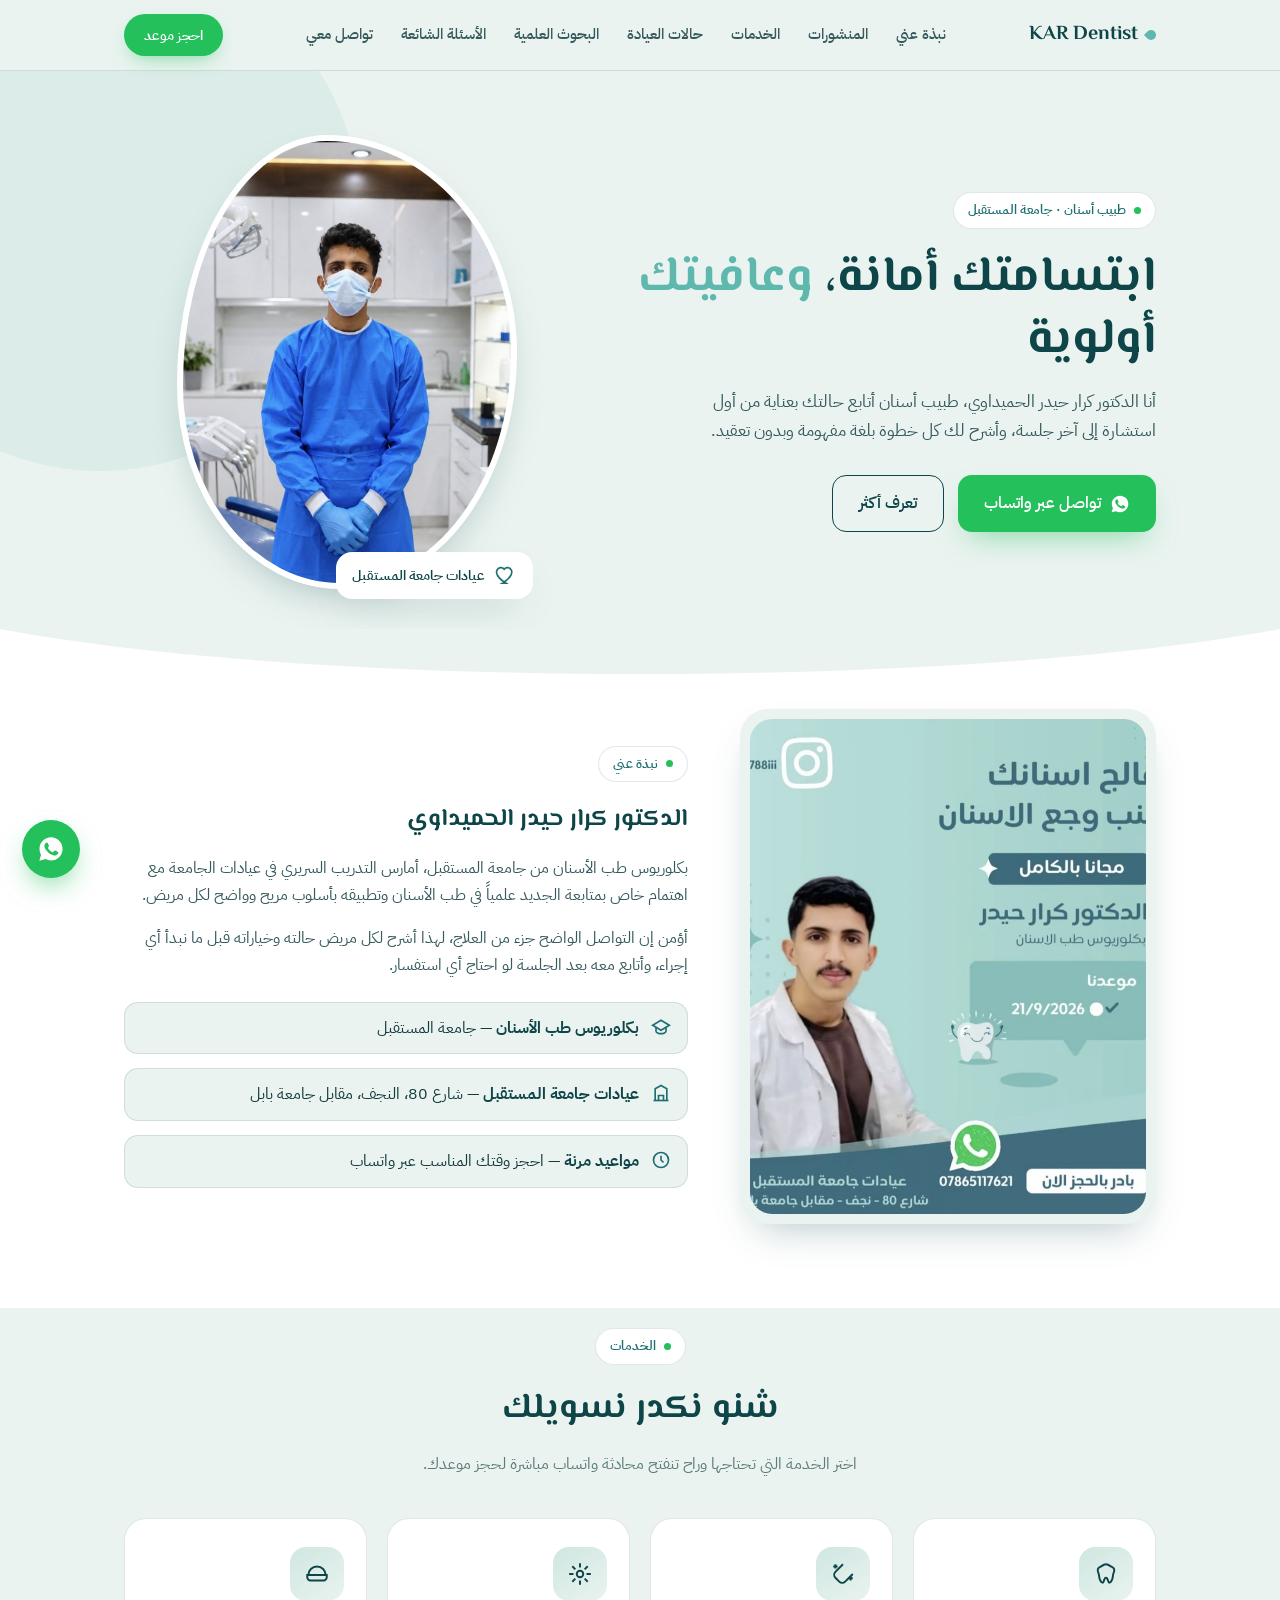
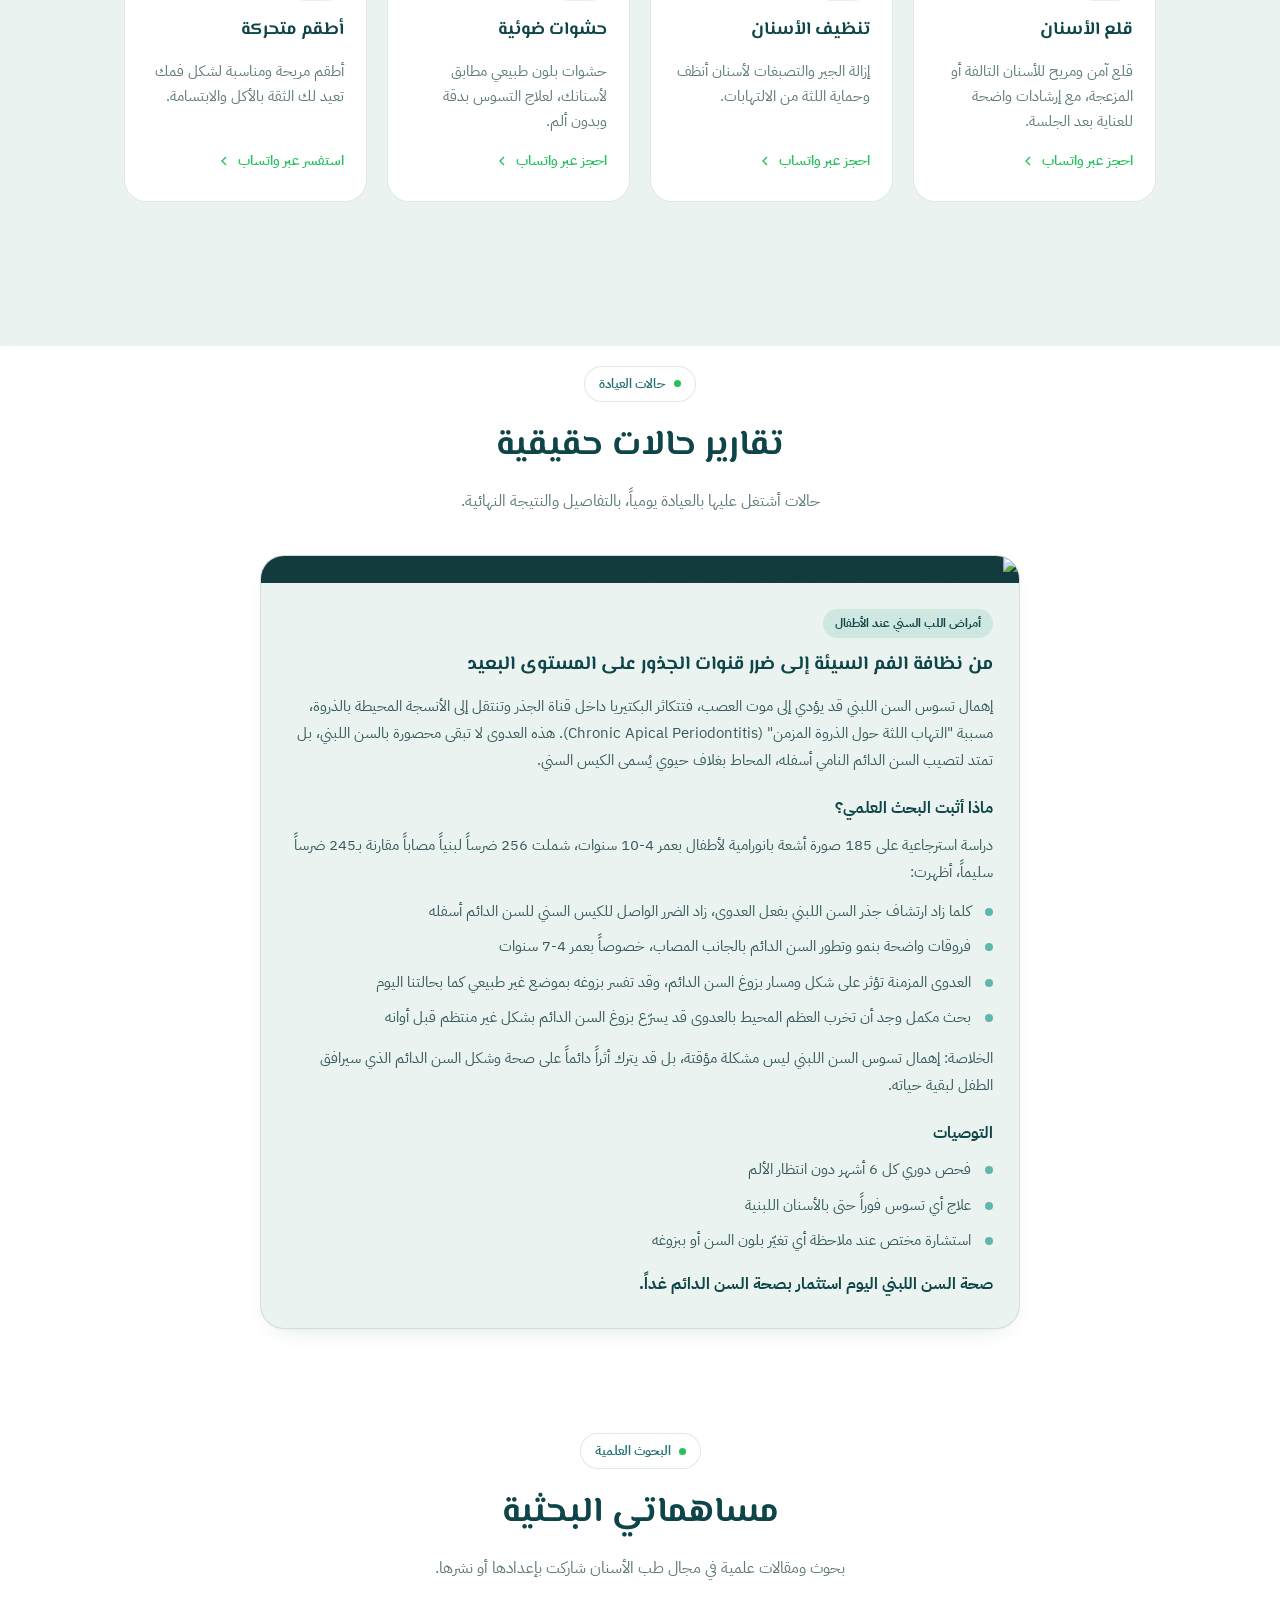
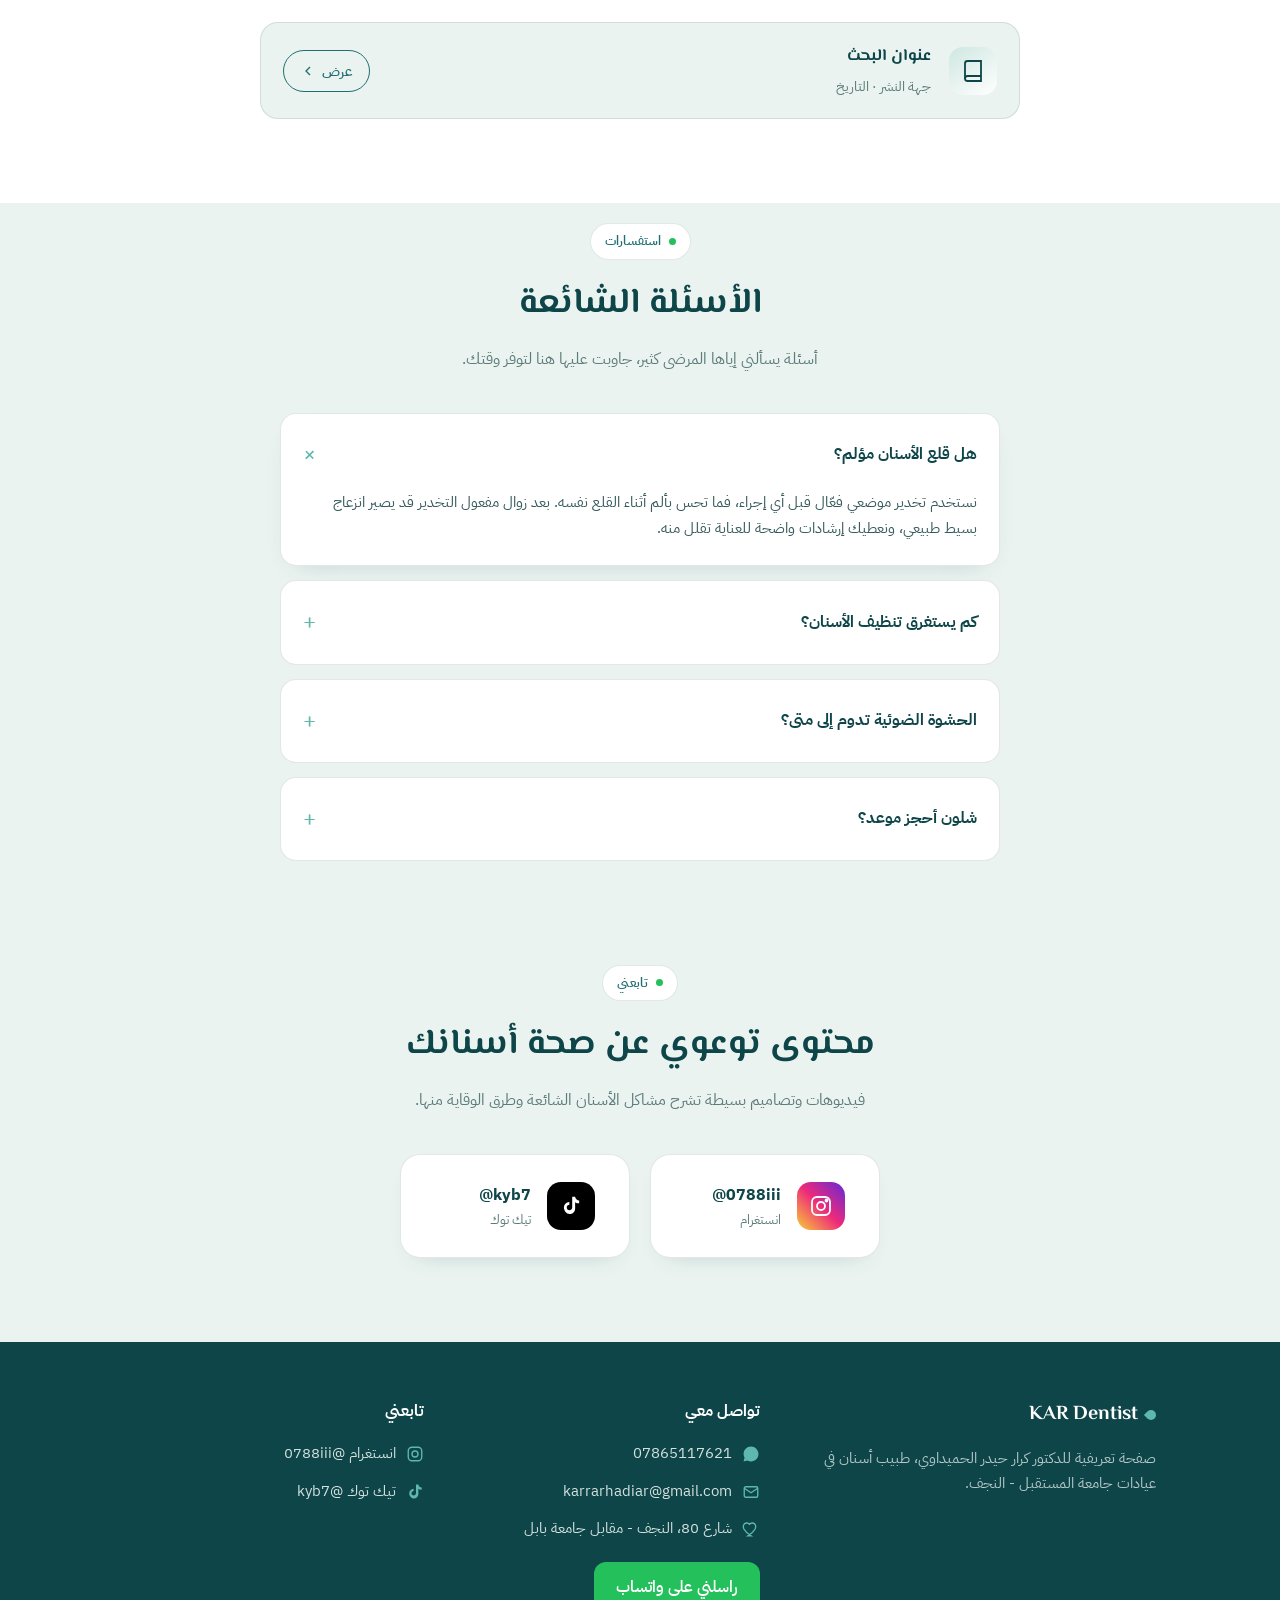
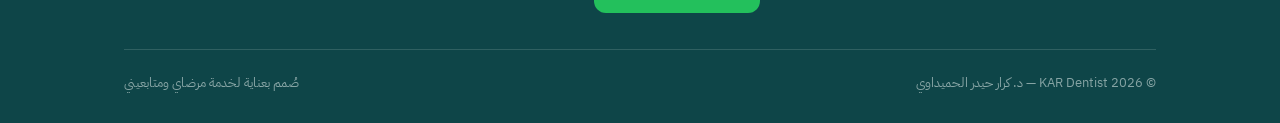
==== commit f047bbdd: "Add files via upload" ====
--- a/index.html
+++ b/index.html
@@ -159,19 +159,36 @@
       <h2>تقارير حالات حقيقية</h2>
       <p>حالات أشتغل عليها بالعيادة يومياً، بالتفاصيل والنتيجة النهائية.</p>
     </div>
-    <div class="case-grid">
-      <!-- PLACEHOLDER_CASE_CARD: انسخ هذا الكارد وبدل الصورة والنص لكل حالة جديدة -->
-      <div class="case-card">
-        <div class="case-thumb">
-          <svg width="34" height="34" viewBox="0 0 24 24" fill="none" stroke="currentColor" stroke-width="1.6"><rect x="3" y="3" width="18" height="18" rx="3"/><circle cx="9" cy="9" r="2"/><path d="m21 15-5-5-9 9"/></svg>
-          <span>صورة الحالة</span>
-        </div>
-        <div class="case-body">
-          <span class="case-tag">قلع الأسنان</span>
-          <h3>عنوان الحالة</h3>
-          <p>وصف مختصر عن الحالة، التشخيص، والإجراء اللي تم عمله.</p>
-        </div>
-      </div>
+    <div class="case-list">
+      <!-- انسخ هذا الكارد لكل حالة جديدة وبدل الصورة والوسم والنص -->
+      <article class="case-report">
+        <div class="case-report-thumb">
+          <img src="images/case-apical-periodontitis.jpg" alt="أشعة توضح ارتشاف جذر ضرس لبني وتأثيره على السن الدائم">
+        </div>
+        <div class="case-report-body">
+          <span class="case-tag">أمراض اللب السني عند الأطفال</span>
+          <h3>من نظافة الفم السيئة إلى ضرر قنوات الجذور على المستوى البعيد</h3>
+          <p>إهمال تسوس السن اللبني قد يؤدي إلى موت العصب، فتتكاثر البكتيريا داخل قناة الجذر وتنتقل إلى الأنسجة المحيطة بالذروة، مسببة "التهاب اللثة حول الذروة المزمن" (Chronic Apical Periodontitis). هذه العدوى لا تبقى محصورة بالسن اللبني، بل تمتد لتصيب السن الدائم النامي أسفله، المحاط بغلاف حيوي يُسمى الكيس السني.</p>
+
+          <h4>ماذا أثبت البحث العلمي؟</h4>
+          <p>دراسة استرجاعية على 185 صورة أشعة بانورامية لأطفال بعمر 4-10 سنوات، شملت 256 ضرساً لبنياً مصاباً مقارنة بـ245 ضرساً سليماً، أظهرت:</p>
+          <ul class="case-findings">
+            <li>كلما زاد ارتشاف جذر السن اللبني بفعل العدوى، زاد الضرر الواصل للكيس السني للسن الدائم أسفله</li>
+            <li>فروقات واضحة بنمو وتطور السن الدائم بالجانب المصاب، خصوصاً بعمر 4-7 سنوات</li>
+            <li>العدوى المزمنة تؤثر على شكل ومسار بزوغ السن الدائم، وقد تفسر بزوغه بموضع غير طبيعي كما بحالتنا اليوم</li>
+            <li>بحث مكمل وجد أن تخرب العظم المحيط بالعدوى قد يسرّع بزوغ السن الدائم بشكل غير منتظم قبل أوانه</li>
+          </ul>
+          <p>الخلاصة: إهمال تسوس السن اللبني ليس مشكلة مؤقتة، بل قد يترك أثراً دائماً على صحة وشكل السن الدائم الذي سيرافق الطفل لبقية حياته.</p>
+
+          <h4>التوصيات</h4>
+          <ul class="case-findings">
+            <li>فحص دوري كل 6 أشهر دون انتظار الألم</li>
+            <li>علاج أي تسوس فوراً حتى بالأسنان اللبنية</li>
+            <li>استشارة مختص عند ملاحظة أي تغيّر بلون السن أو ببزوغه</li>
+          </ul>
+          <p class="case-closing">صحة السن اللبني اليوم استثمار بصحة السن الدائم غداً.</p>
+        </div>
+      </article>
     </div>
   </div>
 </section>
--- a/styles.css
+++ b/styles.css
@@ -164,29 +164,39 @@
 
   /* ===== CASE REPORTS ===== */
   .cases{background:var(--surface);}
-  .case-grid{
-    display:grid; grid-template-columns:repeat(3,1fr); gap:22px;
-  }
-  @media (max-width:900px){ .case-grid{grid-template-columns:repeat(2,1fr);} }
-  @media (max-width:600px){ .case-grid{grid-template-columns:1fr;} }
-  .case-card{
-    background:var(--bg); border-radius:22px; overflow:hidden; border:1px solid var(--line);
-    transition:transform .25s ease, box-shadow .25s ease;
-  }
-  .case-card:hover{transform:translateY(-6px); box-shadow:var(--shadow);}
-  .case-thumb{
-    aspect-ratio:4/3; background:var(--mint-pale); color:var(--teal-deep);
-    display:flex; flex-direction:column; align-items:center; justify-content:center; gap:8px;
-    font-size:.85rem; font-weight:600;
-  }
-  .case-thumb img{width:100%; height:100%; object-fit:cover;}
-  .case-body{padding:18px 20px 22px;}
+  .case-list{
+    display:flex; flex-direction:column; gap:28px; max-width:760px; margin:0 auto;
+  }
+  .case-report{
+    background:var(--bg); border:1px solid var(--line); border-radius:24px;
+    overflow:hidden; box-shadow:0 10px 26px -18px rgba(14,69,72,0.3);
+  }
+  .case-report-thumb{
+    width:100%; max-height:420px; overflow:hidden; background:var(--ink);
+  }
+  .case-report-thumb img{width:100%; height:100%; object-fit:cover; display:block;}
+  .case-report-body{padding:26px 26px 30px;}
   .case-tag{
     display:inline-block; background:var(--mint-pale); color:var(--teal-deep);
-    font-size:.76rem; font-weight:700; padding:4px 12px; border-radius:999px; margin-bottom:10px;
-  }
-  .case-body h3{color:var(--teal-deep); font-size:1.05rem; margin-bottom:6px;}
-  .case-body p{color:var(--muted); font-size:.9rem;}
+    font-size:.76rem; font-weight:700; padding:4px 12px; border-radius:999px; margin-bottom:12px;
+  }
+  .case-report-body h3{color:var(--teal-deep); font-size:1.2rem; margin-bottom:14px; line-height:1.5;}
+  .case-report-body h4{color:var(--teal-deep); font-size:1rem; margin:20px 0 10px;}
+  .case-report-body p{color:var(--ink-soft); font-size:.95rem; line-height:1.8; margin-bottom:12px;}
+  .case-report-body p:last-child{margin-bottom:0;}
+  .case-report-body p.case-closing{
+    color:var(--teal-deep); font-weight:700; font-size:.98rem; margin-top:16px;
+  }
+  .case-findings{
+    list-style:none; display:flex; flex-direction:column; gap:10px; margin-bottom:14px;
+  }
+  .case-findings li{
+    position:relative; padding-right:22px; color:var(--ink-soft); font-size:.94rem; line-height:1.7;
+  }
+  .case-findings li::before{
+    content:""; position:absolute; right:0; top:9px;
+    width:8px; height:8px; border-radius:50%; background:var(--mint);
+  }
 
   /* ===== FAQ ===== */
   .faq{background:var(--bg);}
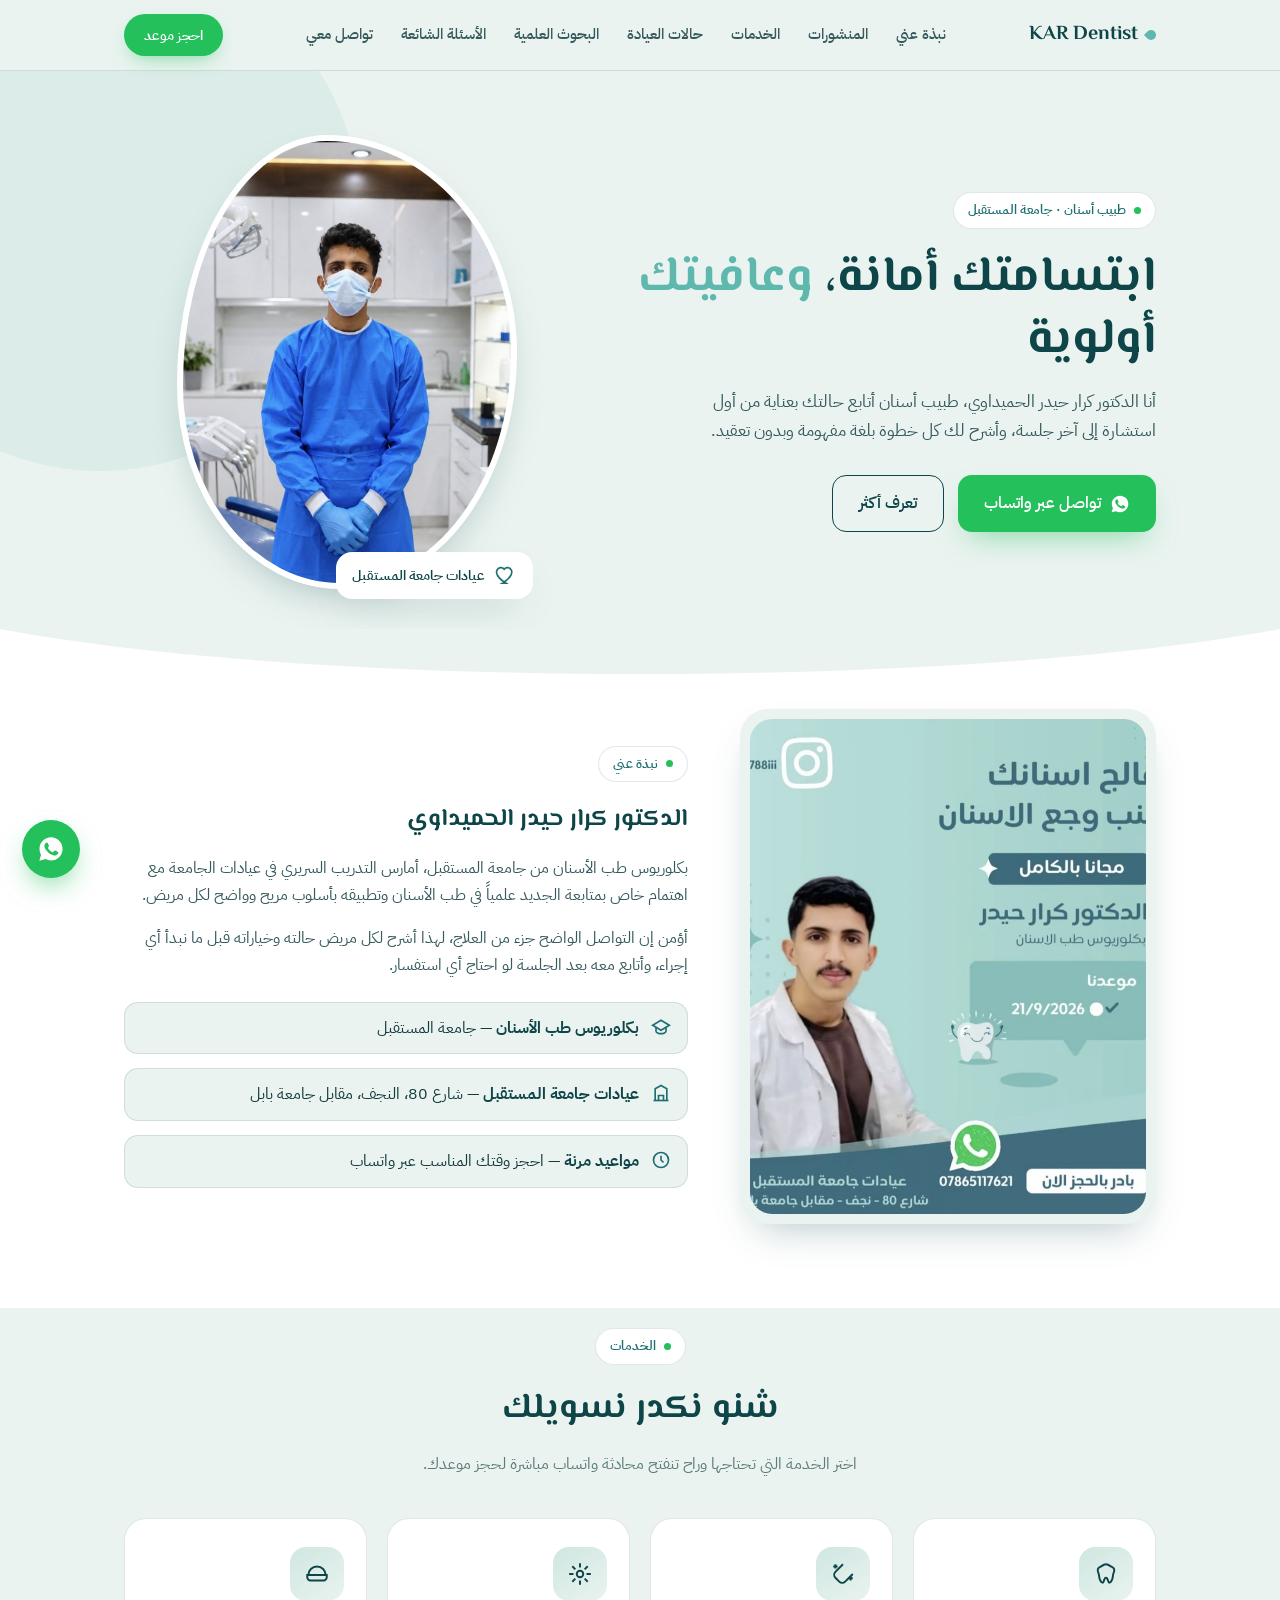
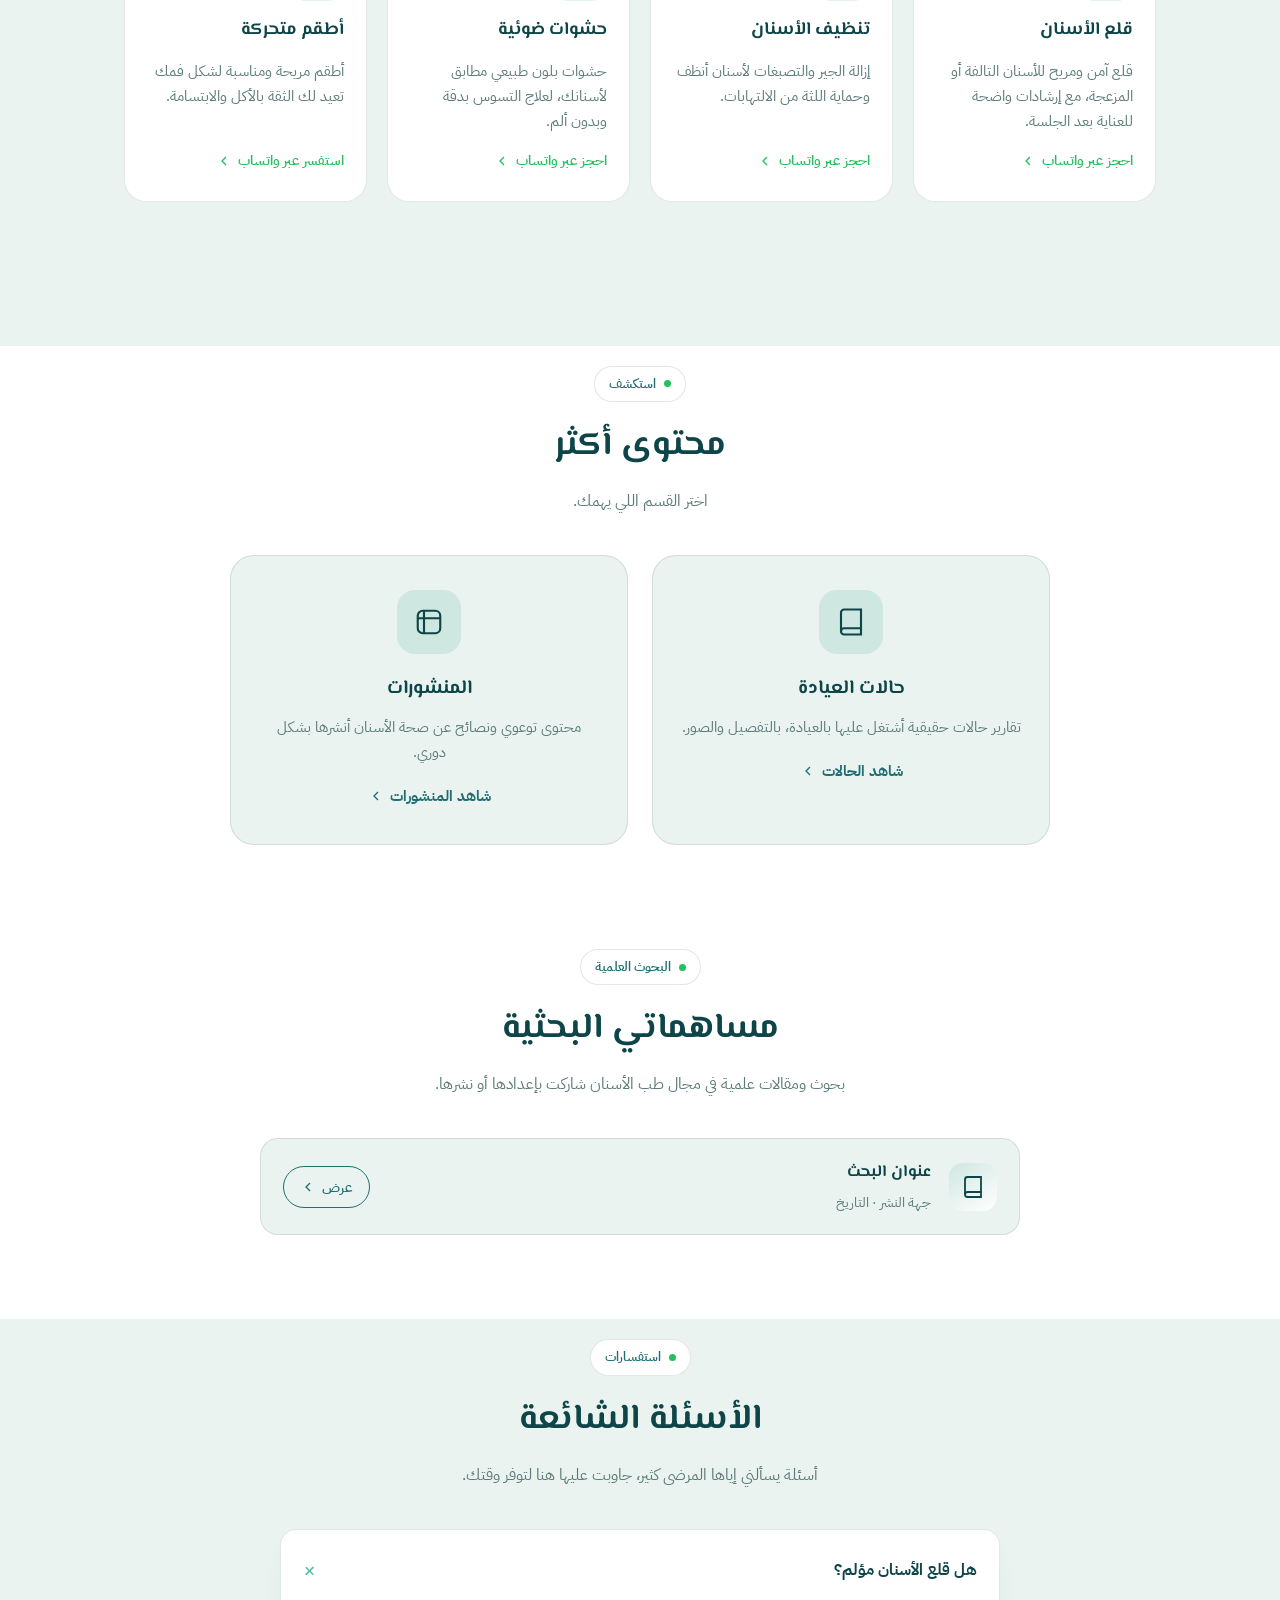
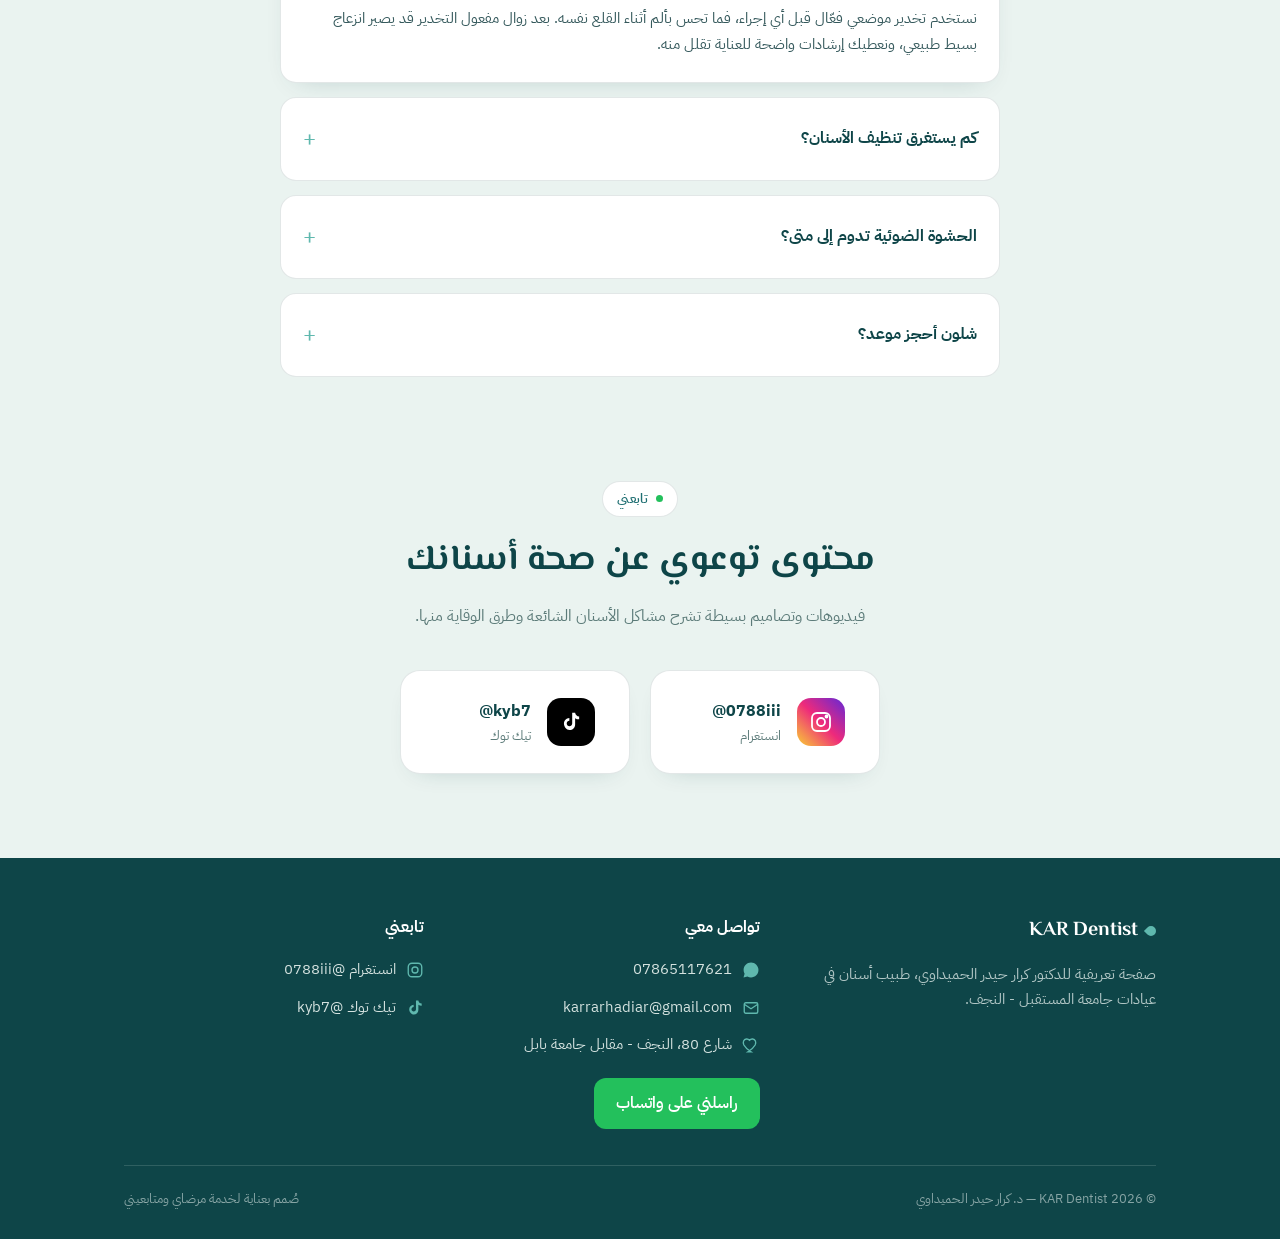
==== commit df8f810b: "Add files via upload" ====
--- a/index.html
+++ b/index.html
@@ -19,7 +19,7 @@
       <a href="#about">نبذة عني</a>
       <a href="posts.html">المنشورات</a>
       <a href="#services">الخدمات</a>
-      <a href="#cases">حالات العيادة</a>
+      <a href="cases.html">حالات العيادة</a>
       <a href="#research">البحوث العلمية</a>
       <a href="#faq">الأسئلة الشائعة</a>
       <a href="#contact">تواصل معي</a>
@@ -152,43 +152,34 @@
 
 <svg class="smile-divider flip" viewBox="0 0 1200 60" preserveAspectRatio="none"><path d="M0,60 C300,0 900,0 1200,60 L1200,0 L0,0 Z"></path></svg>
 
-<section class="cases" id="cases">
-  <div class="container">
-    <div class="section-head">
-      <div class="eyebrow"><span class="dot"></span> حالات العيادة</div>
-      <h2>تقارير حالات حقيقية</h2>
-      <p>حالات أشتغل عليها بالعيادة يومياً، بالتفاصيل والنتيجة النهائية.</p>
-    </div>
-    <div class="case-list">
-      <!-- انسخ هذا الكارد لكل حالة جديدة وبدل الصورة والوسم والنص -->
-      <article class="case-report">
-        <div class="case-report-thumb">
-          <img src="images/case-apical-periodontitis.jpg" alt="أشعة توضح ارتشاف جذر ضرس لبني وتأثيره على السن الدائم">
-        </div>
-        <div class="case-report-body">
-          <span class="case-tag">أمراض اللب السني عند الأطفال</span>
-          <h3>من نظافة الفم السيئة إلى ضرر قنوات الجذور على المستوى البعيد</h3>
-          <p>إهمال تسوس السن اللبني قد يؤدي إلى موت العصب، فتتكاثر البكتيريا داخل قناة الجذر وتنتقل إلى الأنسجة المحيطة بالذروة، مسببة "التهاب اللثة حول الذروة المزمن" (Chronic Apical Periodontitis). هذه العدوى لا تبقى محصورة بالسن اللبني، بل تمتد لتصيب السن الدائم النامي أسفله، المحاط بغلاف حيوي يُسمى الكيس السني.</p>
-
-          <h4>ماذا أثبت البحث العلمي؟</h4>
-          <p>دراسة استرجاعية على 185 صورة أشعة بانورامية لأطفال بعمر 4-10 سنوات، شملت 256 ضرساً لبنياً مصاباً مقارنة بـ245 ضرساً سليماً، أظهرت:</p>
-          <ul class="case-findings">
-            <li>كلما زاد ارتشاف جذر السن اللبني بفعل العدوى، زاد الضرر الواصل للكيس السني للسن الدائم أسفله</li>
-            <li>فروقات واضحة بنمو وتطور السن الدائم بالجانب المصاب، خصوصاً بعمر 4-7 سنوات</li>
-            <li>العدوى المزمنة تؤثر على شكل ومسار بزوغ السن الدائم، وقد تفسر بزوغه بموضع غير طبيعي كما بحالتنا اليوم</li>
-            <li>بحث مكمل وجد أن تخرب العظم المحيط بالعدوى قد يسرّع بزوغ السن الدائم بشكل غير منتظم قبل أوانه</li>
-          </ul>
-          <p>الخلاصة: إهمال تسوس السن اللبني ليس مشكلة مؤقتة، بل قد يترك أثراً دائماً على صحة وشكل السن الدائم الذي سيرافق الطفل لبقية حياته.</p>
-
-          <h4>التوصيات</h4>
-          <ul class="case-findings">
-            <li>فحص دوري كل 6 أشهر دون انتظار الألم</li>
-            <li>علاج أي تسوس فوراً حتى بالأسنان اللبنية</li>
-            <li>استشارة مختص عند ملاحظة أي تغيّر بلون السن أو ببزوغه</li>
-          </ul>
-          <p class="case-closing">صحة السن اللبني اليوم استثمار بصحة السن الدائم غداً.</p>
-        </div>
-      </article>
+<section class="explore" id="explore">
+  <div class="container">
+    <div class="section-head">
+      <div class="eyebrow"><span class="dot"></span> استكشف</div>
+      <h2>محتوى أكثر</h2>
+      <p>اختر القسم اللي يهمك.</p>
+    </div>
+    <div class="explore-grid">
+      <a class="explore-card" href="cases.html">
+        <div class="explore-icon">
+          <svg width="30" height="30" viewBox="0 0 24 24" fill="none" stroke="currentColor" stroke-width="1.7"><path d="M4 19.5A2.5 2.5 0 0 1 6.5 17H20"/><path d="M6.5 2H20v20H6.5A2.5 2.5 0 0 1 4 19.5v-15A2.5 2.5 0 0 1 6.5 2Z"/></svg>
+        </div>
+        <h3>حالات العيادة</h3>
+        <p>تقارير حالات حقيقية أشتغل عليها بالعيادة، بالتفصيل والصور.</p>
+        <span class="explore-link">شاهد الحالات
+          <svg width="16" height="16" viewBox="0 0 24 24" fill="none" stroke="currentColor" stroke-width="2"><path d="M15 6l-6 6 6 6"/></svg>
+        </span>
+      </a>
+      <a class="explore-card" href="posts.html">
+        <div class="explore-icon">
+          <svg width="30" height="30" viewBox="0 0 24 24" fill="none" stroke="currentColor" stroke-width="1.7"><rect x="3" y="3" width="18" height="18" rx="4"/><path d="M8 3v18M3 9h18"/></svg>
+        </div>
+        <h3>المنشورات</h3>
+        <p>محتوى توعوي ونصائح عن صحة الأسنان أنشرها بشكل دوري.</p>
+        <span class="explore-link">شاهد المنشورات
+          <svg width="16" height="16" viewBox="0 0 24 24" fill="none" stroke="currentColor" stroke-width="2"><path d="M15 6l-6 6 6 6"/></svg>
+        </span>
+      </a>
     </div>
   </div>
 </section>
--- a/styles.css
+++ b/styles.css
@@ -162,8 +162,98 @@
   .credentials b{color:var(--teal-deep);}
 
 
-  /* ===== CASE REPORTS ===== */
-  .cases{background:var(--surface);}
+  /* ===== EXPLORE NAV CARDS ===== */
+  .explore{background:var(--surface);}
+  .explore-grid{
+    display:grid; grid-template-columns:1fr 1fr; gap:24px; max-width:820px; margin:0 auto;
+  }
+  @media (max-width:640px){ .explore-grid{grid-template-columns:1fr;} }
+  .explore-card{
+    background:var(--bg); border:1px solid var(--line); border-radius:24px;
+    padding:34px 28px; text-align:center;
+    transition:transform .25s ease, box-shadow .25s ease;
+  }
+  .explore-card:hover{transform:translateY(-6px); box-shadow:var(--shadow);}
+  .explore-icon{
+    width:64px; height:64px; margin:0 auto 18px; border-radius:18px;
+    background:var(--mint-pale); color:var(--teal-deep);
+    display:flex; align-items:center; justify-content:center;
+  }
+  .explore-card h3{color:var(--teal-deep); font-size:1.2rem; margin-bottom:10px;}
+  .explore-card p{color:var(--muted); font-size:.92rem; margin-bottom:18px;}
+  .explore-link{
+    display:inline-flex; align-items:center; gap:6px;
+    color:var(--teal); font-weight:700; font-size:.92rem;
+  }
+  .explore-card:hover .explore-link svg{transform:translateX(-3px);}
+  .explore-link svg{transition:transform .2s ease;}
+
+  /* ===== GRID GALLERY (posts.html / cases.html) ===== */
+  .grid-gallery{
+    display:grid; grid-template-columns:repeat(3,1fr); gap:16px;
+  }
+  @media (max-width:760px){ .grid-gallery{grid-template-columns:repeat(2,1fr);} }
+  @media (max-width:460px){ .grid-gallery{grid-template-columns:1fr;} }
+  .grid-tile{
+    position:relative; aspect-ratio:4/5; border-radius:18px; overflow:hidden;
+    border:none; padding:0; cursor:pointer; background:var(--ink);
+    box-shadow:0 10px 24px -16px rgba(14,69,72,0.35);
+    transition:transform .25s ease;
+  }
+  .grid-tile:hover{transform:translateY(-4px);}
+  .grid-tile img{width:100%; height:100%; object-fit:cover; display:block;}
+  .grid-tile-overlay{
+    position:absolute; bottom:0; right:0; left:0;
+    background:linear-gradient(0deg, rgba(0,0,0,0.8), transparent 75%);
+    color:#fff; font-size:.85rem; font-weight:600; text-align:right;
+    padding:30px 14px 12px; line-height:1.5;
+  }
+  .grid-tile-tag{
+    position:absolute; top:10px; right:10px;
+    background:rgba(255,255,255,0.92); color:var(--teal-deep);
+    font-size:.7rem; font-weight:700; padding:4px 10px; border-radius:999px;
+  }
+
+  /* ===== MODAL (professional full-post reading view) ===== */
+  .modal-overlay{
+    position:fixed; inset:0; z-index:100;
+    background:rgba(14,32,33,0.72); backdrop-filter:blur(3px);
+    display:flex; align-items:center; justify-content:center;
+    padding:20px; opacity:0; pointer-events:none; transition:opacity .25s ease;
+  }
+  .modal-overlay.is-open{opacity:1; pointer-events:auto;}
+  .modal-box{
+    background:var(--surface); border-radius:26px; overflow:hidden;
+    max-width:640px; width:100%; max-height:88vh; overflow-y:auto;
+    position:relative; box-shadow:0 30px 60px -20px rgba(0,0,0,0.4);
+    transform:translateY(16px); transition:transform .25s ease;
+  }
+  .modal-overlay.is-open .modal-box{transform:translateY(0);}
+  .modal-close{
+    position:absolute; top:14px; left:14px; z-index:5;
+    width:36px; height:36px; border-radius:50%; border:none;
+    background:rgba(255,255,255,0.9); color:var(--teal-deep);
+    font-size:1.3rem; line-height:1; cursor:pointer;
+    display:flex; align-items:center; justify-content:center;
+    box-shadow:0 6px 16px -8px rgba(0,0,0,0.4);
+  }
+  .modal-img{width:100%; max-height:360px; overflow:hidden; background:var(--ink);}
+  .modal-img img{width:100%; height:100%; object-fit:cover; display:block;}
+  .modal-body{padding:26px 26px 34px;}
+  .modal-tag{
+    display:inline-block; background:var(--mint-pale); color:var(--teal-deep);
+    font-size:.76rem; font-weight:700; padding:4px 12px; border-radius:999px; margin-bottom:12px;
+  }
+  .modal-body h3{color:var(--teal-deep); font-size:1.25rem; margin-bottom:14px; line-height:1.5;}
+  .modal-body h4{color:var(--teal-deep); font-size:1rem; margin:20px 0 10px;}
+  .modal-body p{color:var(--ink-soft); font-size:.95rem; line-height:1.8; margin-bottom:12px;}
+  .modal-body p:last-child{margin-bottom:0;}
+  .modal-body p.case-closing{color:var(--teal-deep); font-weight:700; margin-top:16px;}
+  @media (prefers-reduced-motion: reduce){
+    .modal-overlay, .modal-box{transition:none;}
+  }
+
+
   .case-list{
     display:flex; flex-direction:column; gap:28px; max-width:760px; margin:0 auto;
   }
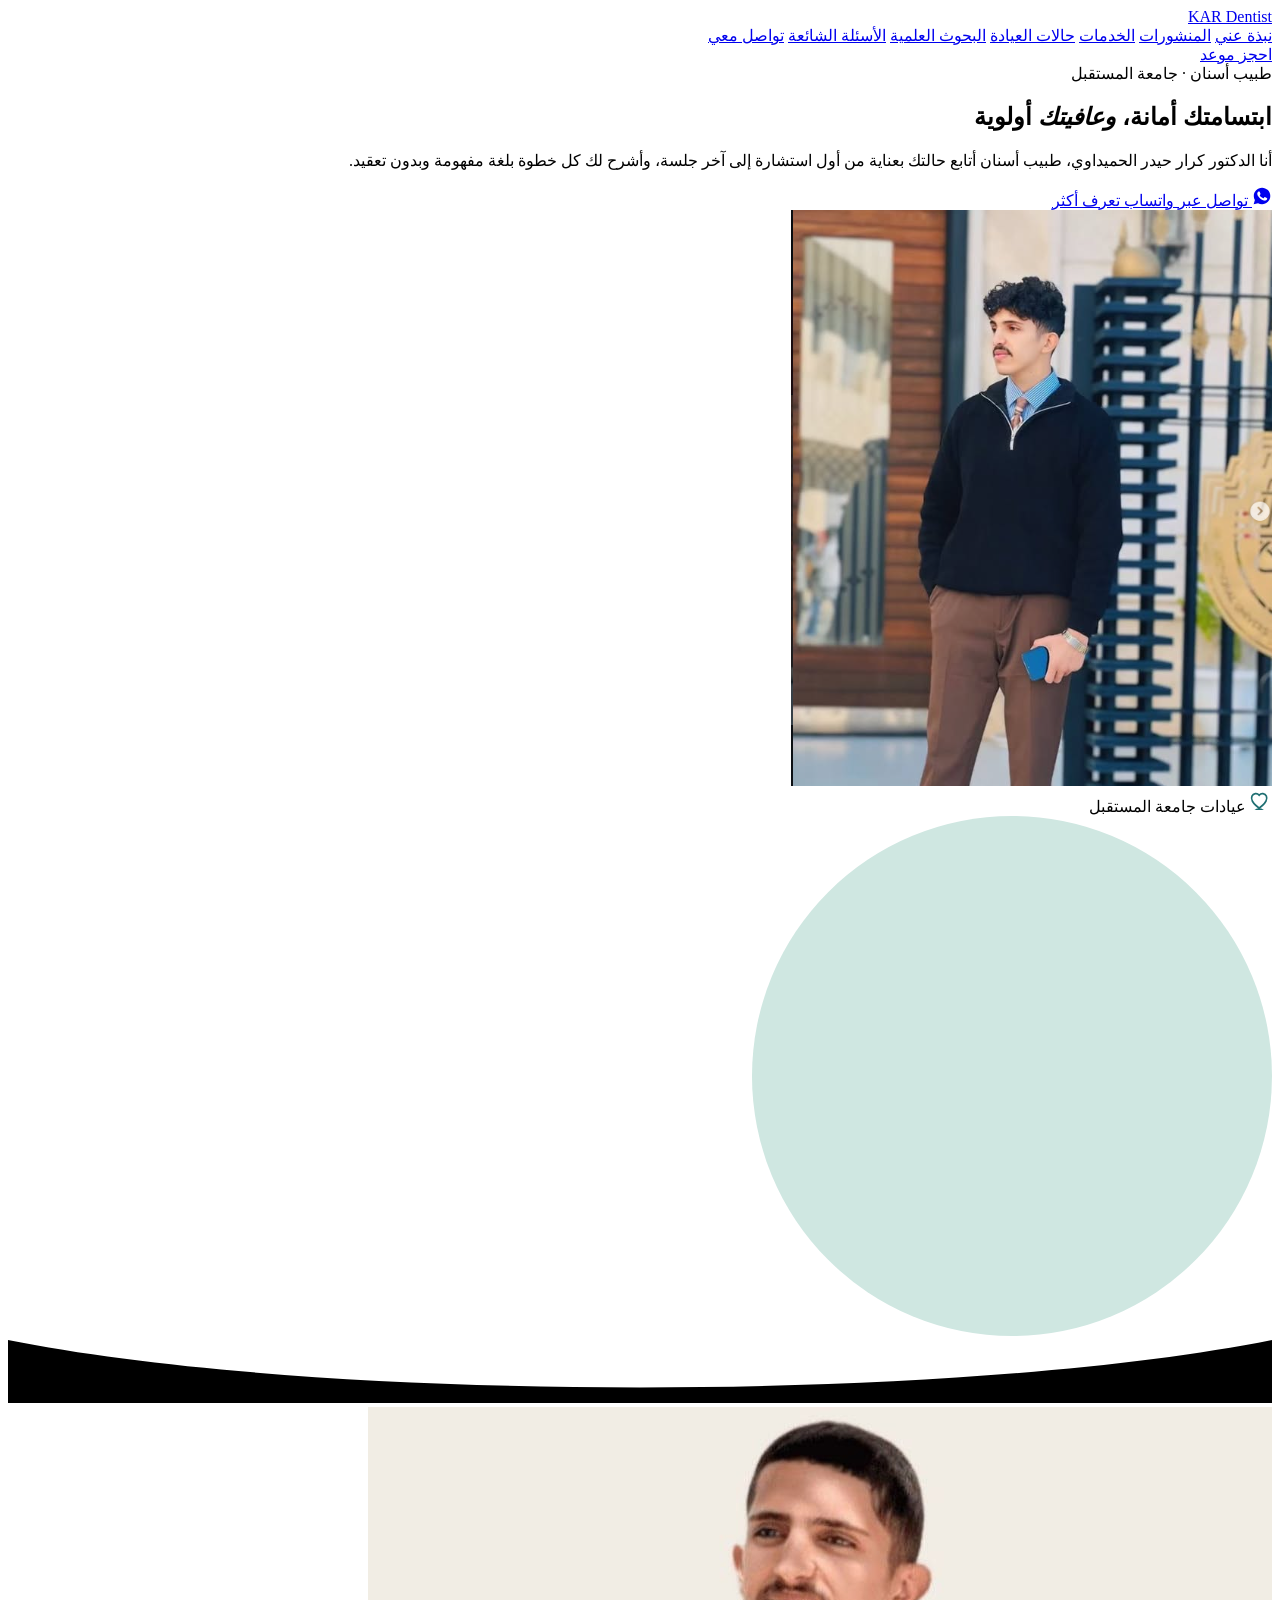
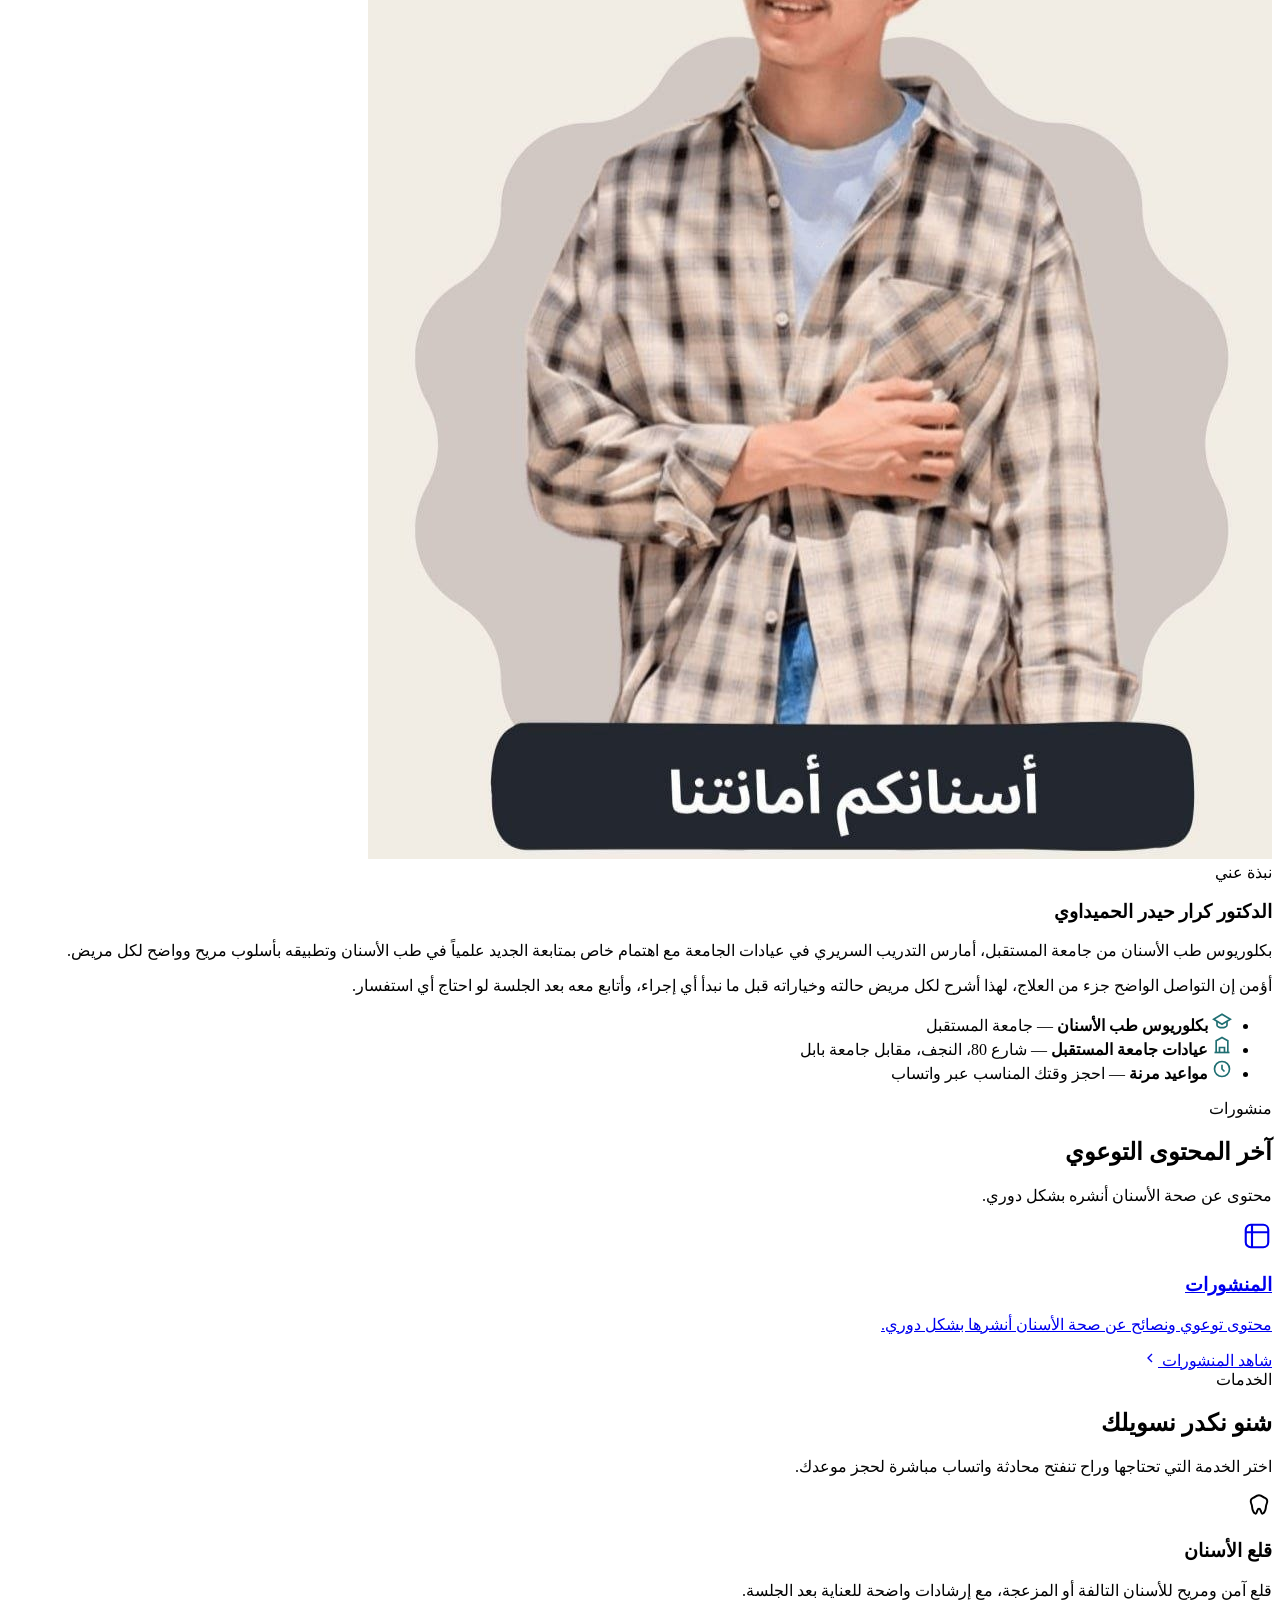
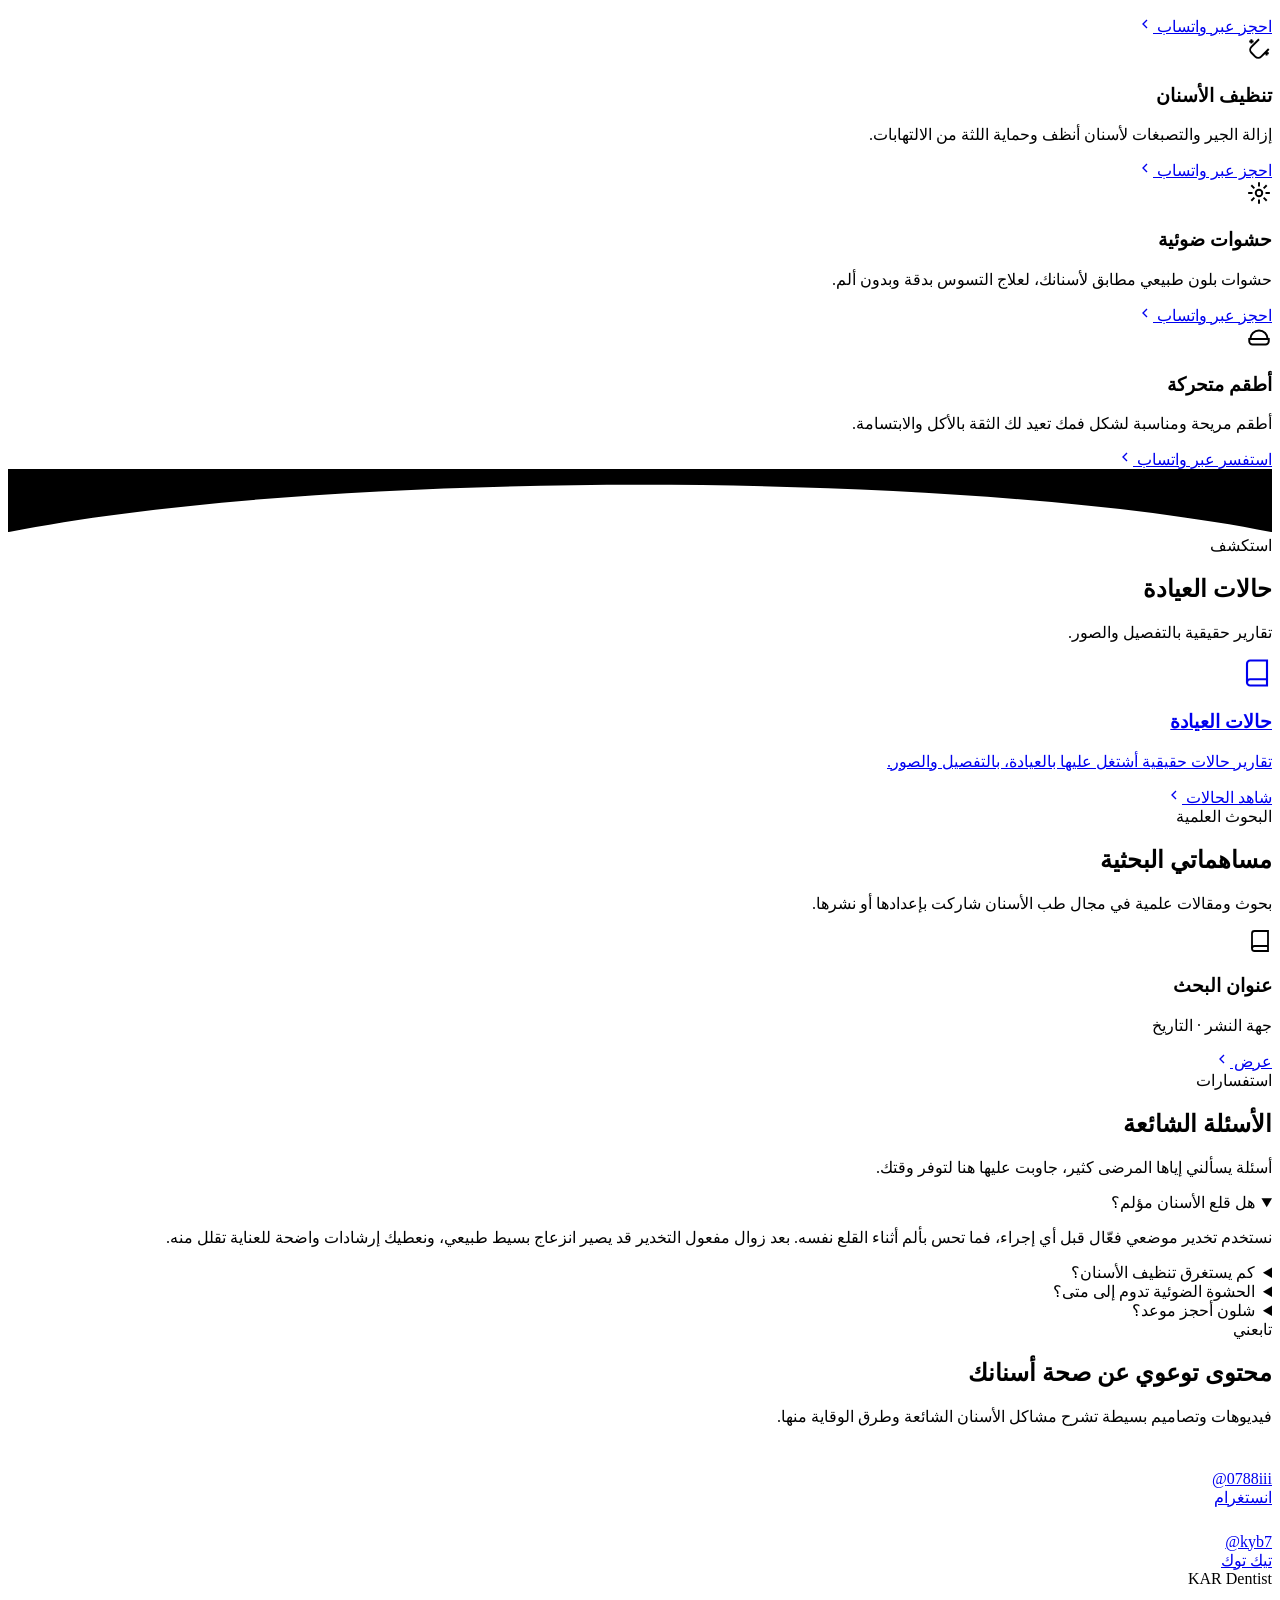
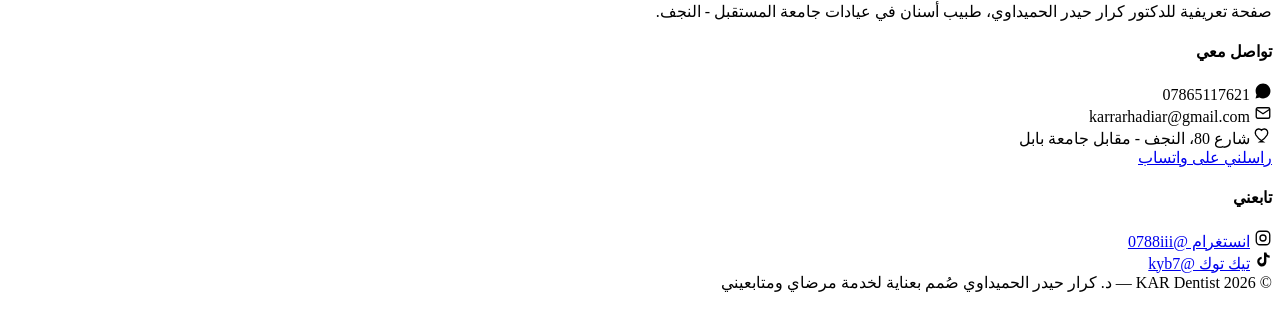
==== commit 1a8501d1: "Add files via upload" ====
--- a/index.html
+++ b/index.html
@@ -89,6 +89,28 @@
   </div>
 </section>
 
+<section class="explore explore-single" id="posts-teaser">
+  <div class="container">
+    <div class="section-head">
+      <div class="eyebrow"><span class="dot"></span> منشورات</div>
+      <h2>آخر المحتوى التوعوي</h2>
+      <p>محتوى عن صحة الأسنان أنشره بشكل دوري.</p>
+    </div>
+    <div class="explore-grid single">
+      <a class="explore-card" href="posts.html">
+        <div class="explore-icon">
+          <svg width="30" height="30" viewBox="0 0 24 24" fill="none" stroke="currentColor" stroke-width="1.7"><rect x="3" y="3" width="18" height="18" rx="4"/><path d="M8 3v18M3 9h18"/></svg>
+        </div>
+        <h3>المنشورات</h3>
+        <p>محتوى توعوي ونصائح عن صحة الأسنان أنشرها بشكل دوري.</p>
+        <span class="explore-link">شاهد المنشورات
+          <svg width="16" height="16" viewBox="0 0 24 24" fill="none" stroke="currentColor" stroke-width="2"><path d="M15 6l-6 6 6 6"/></svg>
+        </span>
+      </a>
+    </div>
+  </div>
+</section>
+
 <section class="services" id="services">
   <div class="container">
     <div class="section-head">
@@ -156,10 +178,10 @@
   <div class="container">
     <div class="section-head">
       <div class="eyebrow"><span class="dot"></span> استكشف</div>
-      <h2>محتوى أكثر</h2>
-      <p>اختر القسم اللي يهمك.</p>
-    </div>
-    <div class="explore-grid">
+      <h2>حالات العيادة</h2>
+      <p>تقارير حقيقية بالتفصيل والصور.</p>
+    </div>
+    <div class="explore-grid single">
       <a class="explore-card" href="cases.html">
         <div class="explore-icon">
           <svg width="30" height="30" viewBox="0 0 24 24" fill="none" stroke="currentColor" stroke-width="1.7"><path d="M4 19.5A2.5 2.5 0 0 1 6.5 17H20"/><path d="M6.5 2H20v20H6.5A2.5 2.5 0 0 1 4 19.5v-15A2.5 2.5 0 0 1 6.5 2Z"/></svg>
@@ -167,16 +189,6 @@
         <h3>حالات العيادة</h3>
         <p>تقارير حالات حقيقية أشتغل عليها بالعيادة، بالتفصيل والصور.</p>
         <span class="explore-link">شاهد الحالات
-          <svg width="16" height="16" viewBox="0 0 24 24" fill="none" stroke="currentColor" stroke-width="2"><path d="M15 6l-6 6 6 6"/></svg>
-        </span>
-      </a>
-      <a class="explore-card" href="posts.html">
-        <div class="explore-icon">
-          <svg width="30" height="30" viewBox="0 0 24 24" fill="none" stroke="currentColor" stroke-width="1.7"><rect x="3" y="3" width="18" height="18" rx="4"/><path d="M8 3v18M3 9h18"/></svg>
-        </div>
-        <h3>المنشورات</h3>
-        <p>محتوى توعوي ونصائح عن صحة الأسنان أنشرها بشكل دوري.</p>
-        <span class="explore-link">شاهد المنشورات
           <svg width="16" height="16" viewBox="0 0 24 24" fill="none" stroke="currentColor" stroke-width="2"><path d="M15 6l-6 6 6 6"/></svg>
         </span>
       </a>
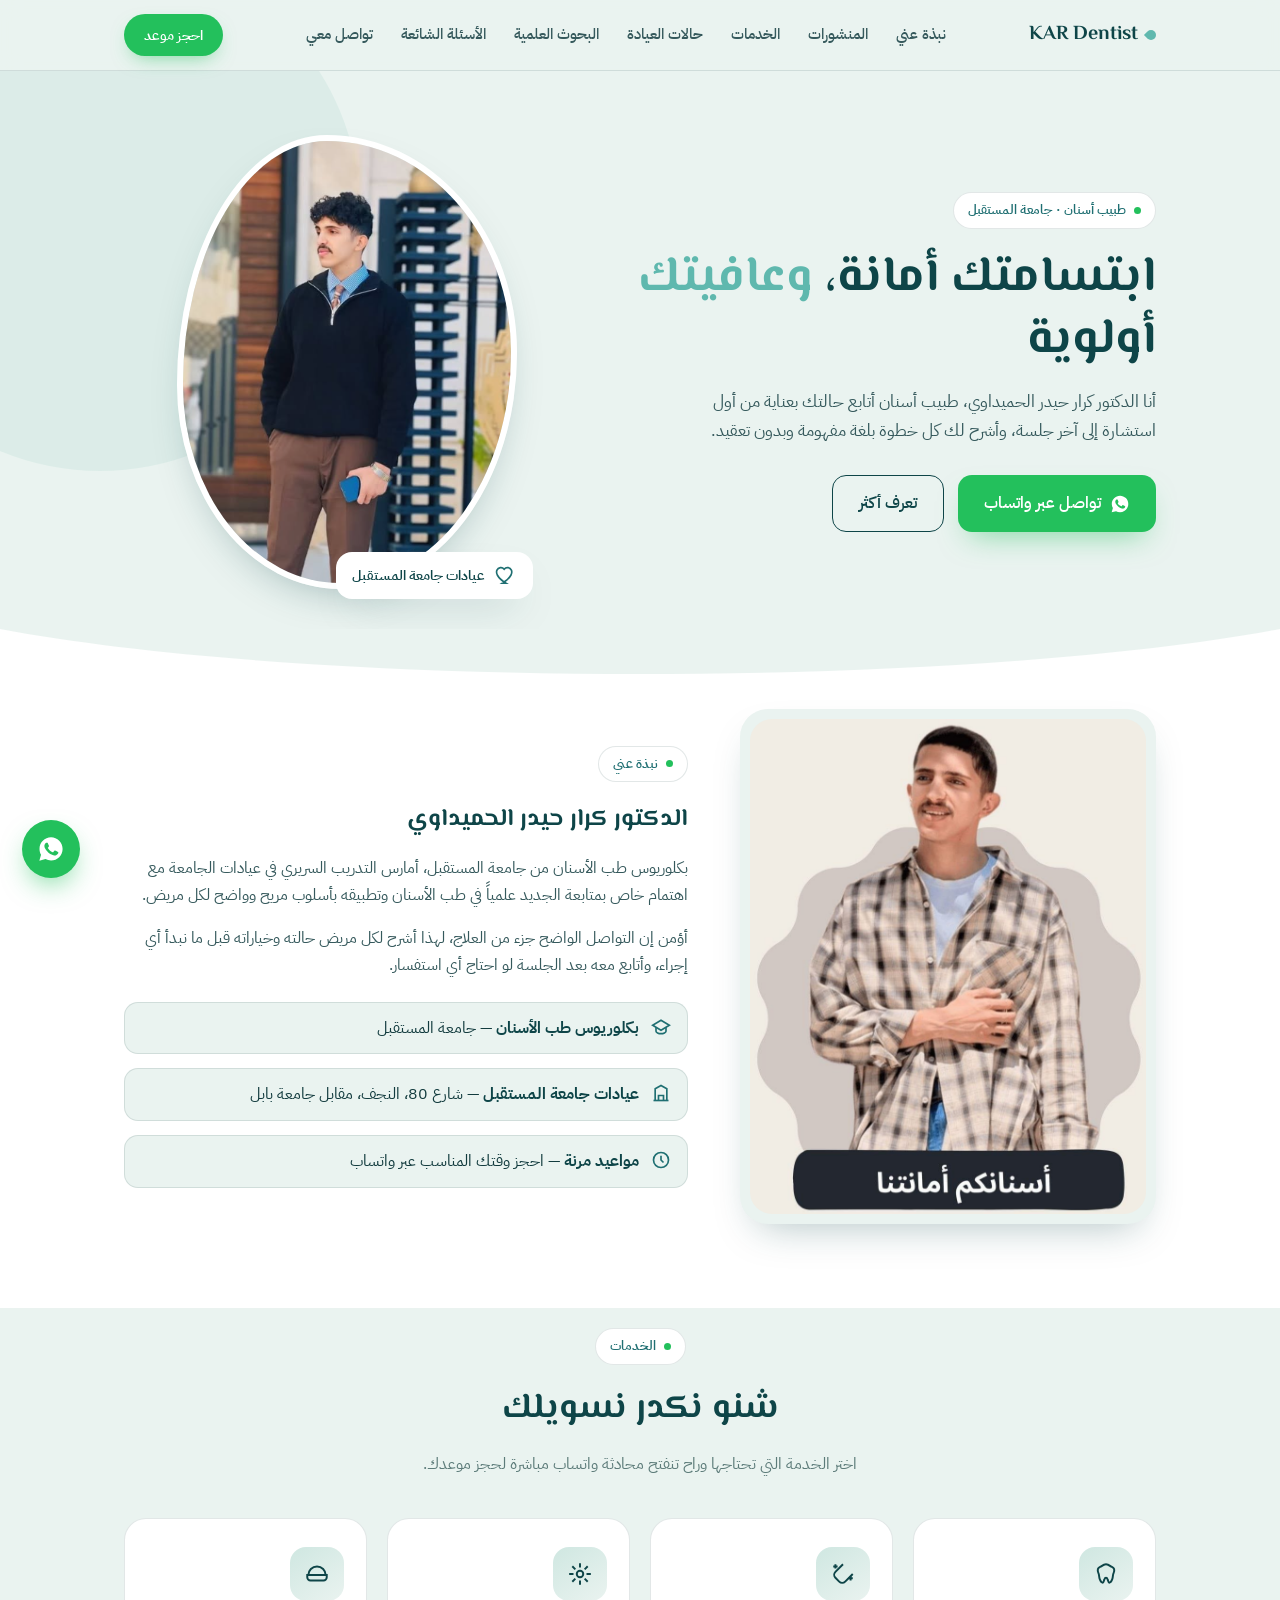
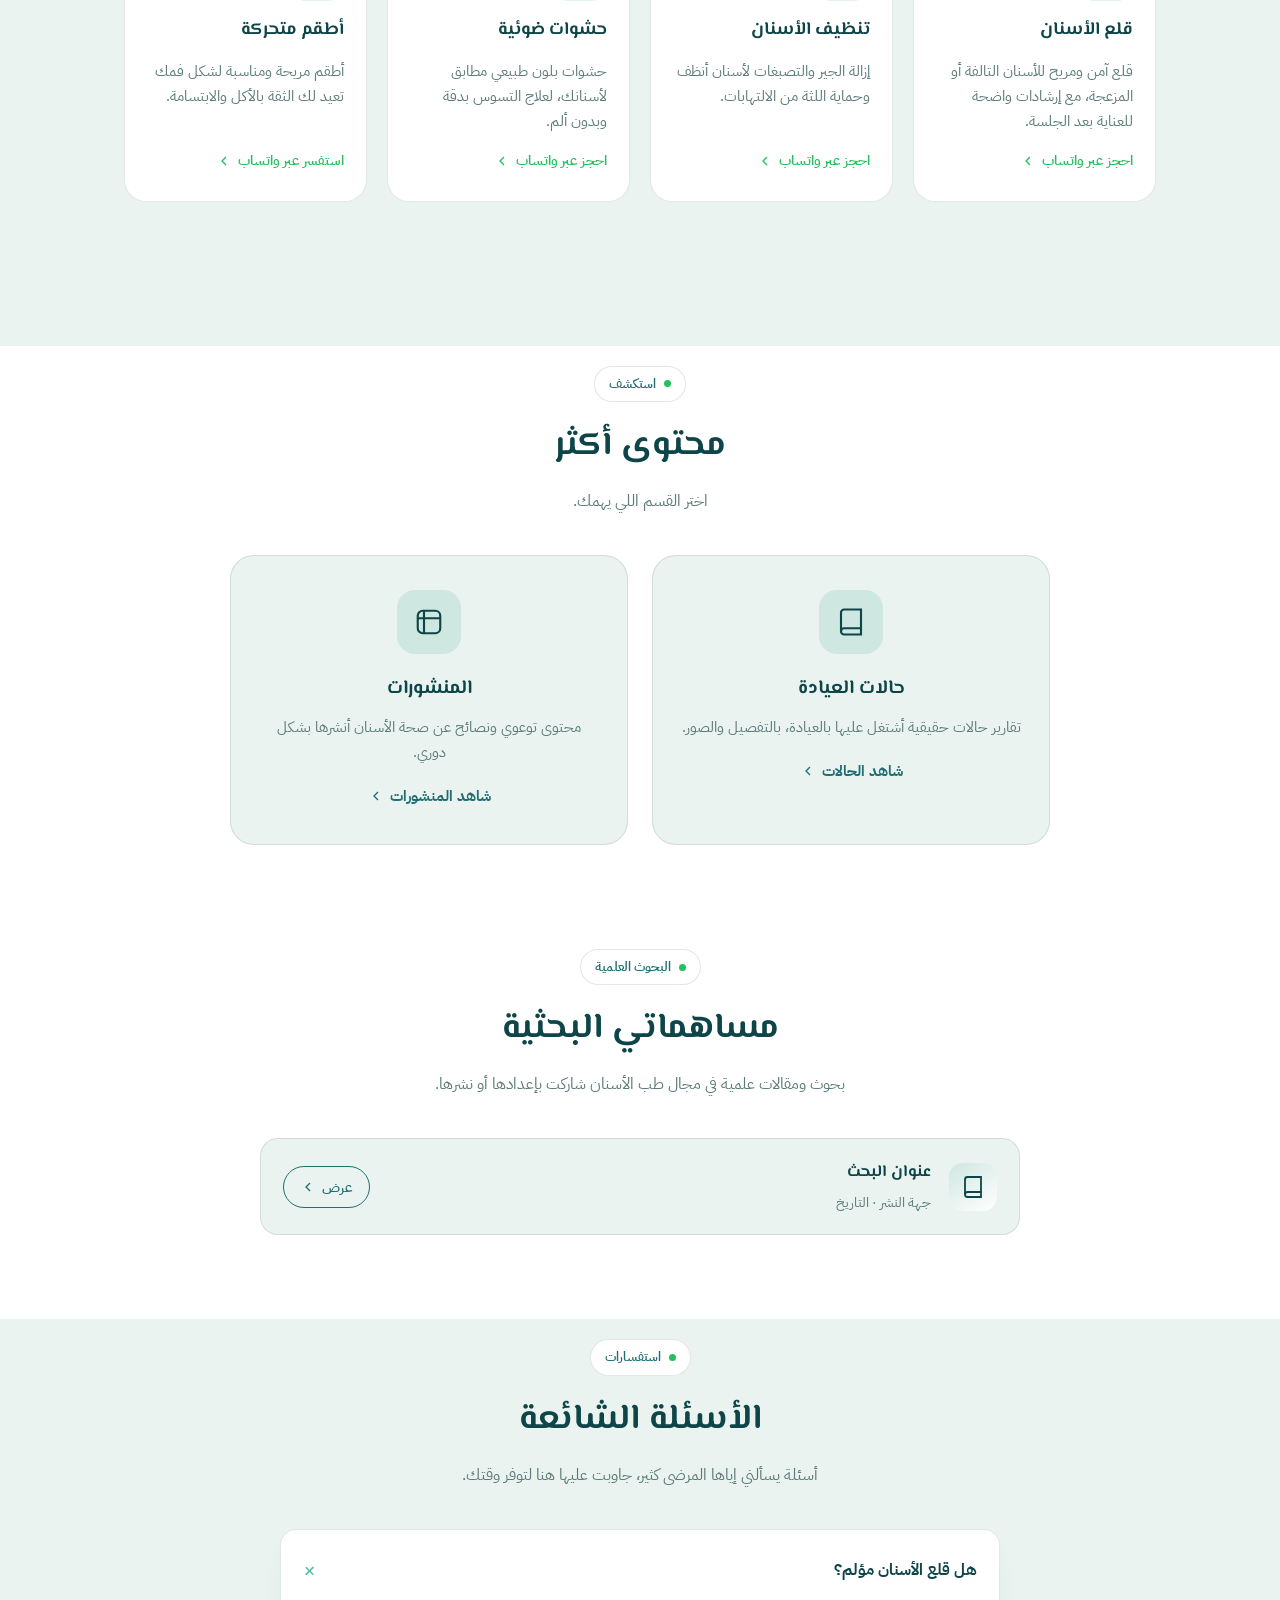
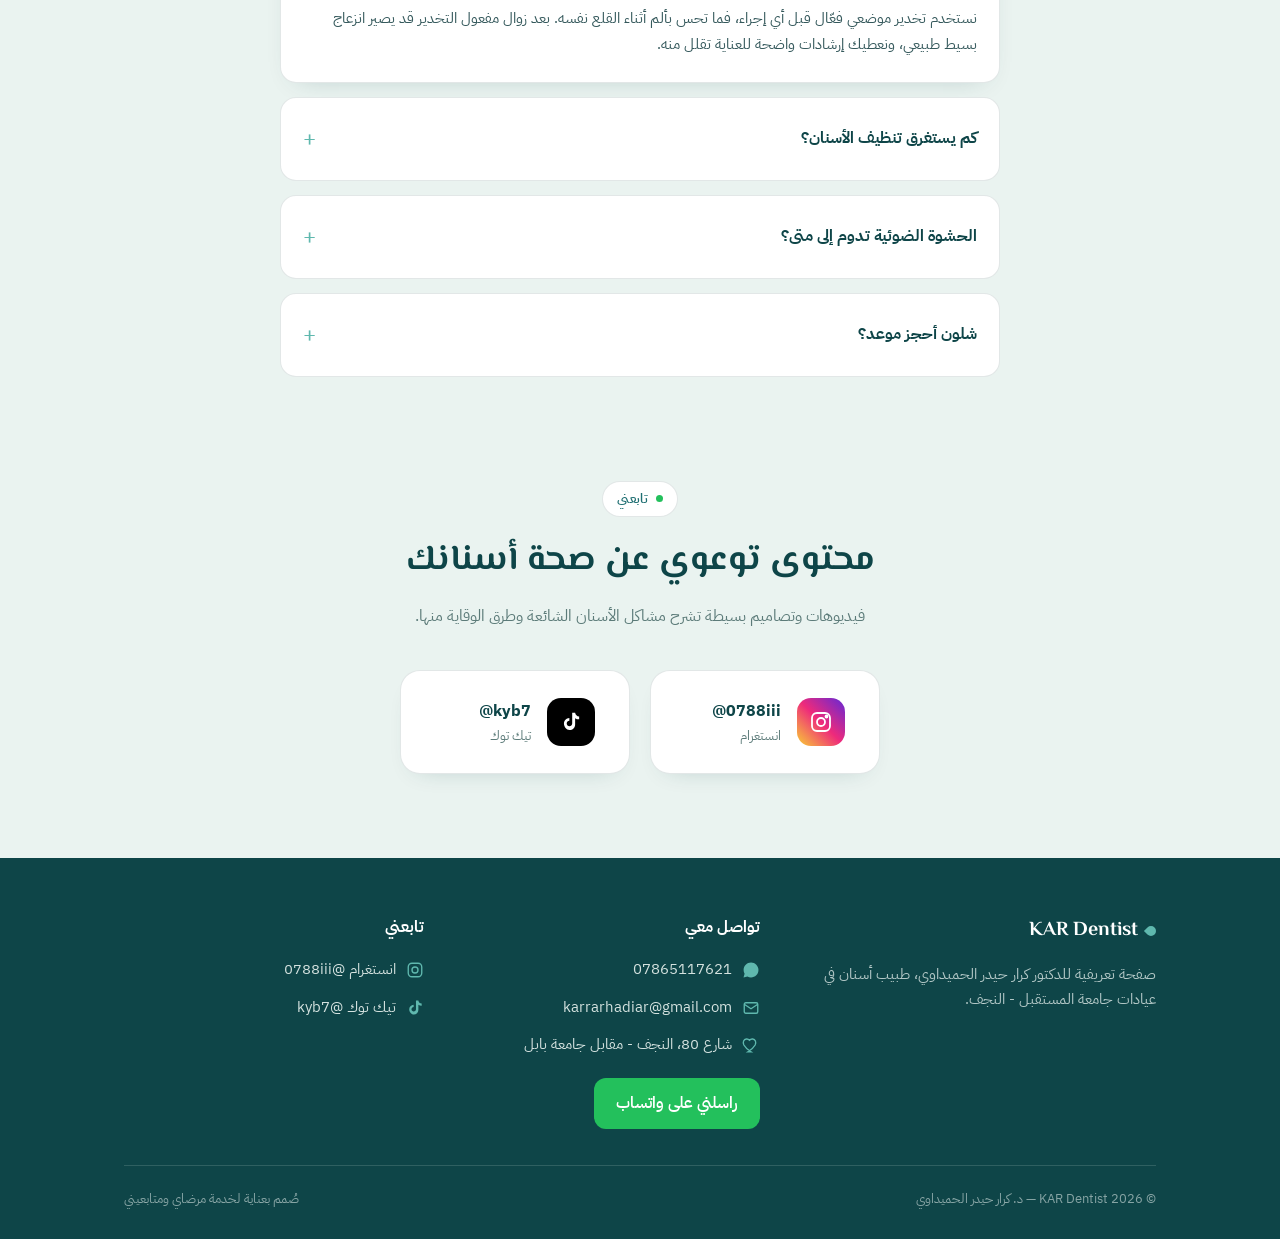
==== commit 816a50e6: "Update index.html" ====
--- a/index.html
+++ b/index.html
@@ -89,28 +89,6 @@
   </div>
 </section>
 
-<section class="explore explore-single" id="posts-teaser">
-  <div class="container">
-    <div class="section-head">
-      <div class="eyebrow"><span class="dot"></span> منشورات</div>
-      <h2>آخر المحتوى التوعوي</h2>
-      <p>محتوى عن صحة الأسنان أنشره بشكل دوري.</p>
-    </div>
-    <div class="explore-grid single">
-      <a class="explore-card" href="posts.html">
-        <div class="explore-icon">
-          <svg width="30" height="30" viewBox="0 0 24 24" fill="none" stroke="currentColor" stroke-width="1.7"><rect x="3" y="3" width="18" height="18" rx="4"/><path d="M8 3v18M3 9h18"/></svg>
-        </div>
-        <h3>المنشورات</h3>
-        <p>محتوى توعوي ونصائح عن صحة الأسنان أنشرها بشكل دوري.</p>
-        <span class="explore-link">شاهد المنشورات
-          <svg width="16" height="16" viewBox="0 0 24 24" fill="none" stroke="currentColor" stroke-width="2"><path d="M15 6l-6 6 6 6"/></svg>
-        </span>
-      </a>
-    </div>
-  </div>
-</section>
-
 <section class="services" id="services">
   <div class="container">
     <div class="section-head">
@@ -178,10 +156,10 @@
   <div class="container">
     <div class="section-head">
       <div class="eyebrow"><span class="dot"></span> استكشف</div>
-      <h2>حالات العيادة</h2>
-      <p>تقارير حقيقية بالتفصيل والصور.</p>
-    </div>
-    <div class="explore-grid single">
+      <h2>محتوى أكثر</h2>
+      <p>اختر القسم اللي يهمك.</p>
+    </div>
+    <div class="explore-grid">
       <a class="explore-card" href="cases.html">
         <div class="explore-icon">
           <svg width="30" height="30" viewBox="0 0 24 24" fill="none" stroke="currentColor" stroke-width="1.7"><path d="M4 19.5A2.5 2.5 0 0 1 6.5 17H20"/><path d="M6.5 2H20v20H6.5A2.5 2.5 0 0 1 4 19.5v-15A2.5 2.5 0 0 1 6.5 2Z"/></svg>
@@ -189,6 +167,16 @@
         <h3>حالات العيادة</h3>
         <p>تقارير حالات حقيقية أشتغل عليها بالعيادة، بالتفصيل والصور.</p>
         <span class="explore-link">شاهد الحالات
+          <svg width="16" height="16" viewBox="0 0 24 24" fill="none" stroke="currentColor" stroke-width="2"><path d="M15 6l-6 6 6 6"/></svg>
+        </span>
+      </a>
+      <a class="explore-card" href="posts.html">
+        <div class="explore-icon">
+          <svg width="30" height="30" viewBox="0 0 24 24" fill="none" stroke="currentColor" stroke-width="1.7"><rect x="3" y="3" width="18" height="18" rx="4"/><path d="M8 3v18M3 9h18"/></svg>
+        </div>
+        <h3>المنشورات</h3>
+        <p>محتوى توعوي ونصائح عن صحة الأسنان أنشرها بشكل دوري.</p>
+        <span class="explore-link">شاهد المنشورات
           <svg width="16" height="16" viewBox="0 0 24 24" fill="none" stroke="currentColor" stroke-width="2"><path d="M15 6l-6 6 6 6"/></svg>
         </span>
       </a>
--- a/styles.css
+++ b/styles.css
@@ -0,0 +1,475 @@
+  :root{
+    --bg: #EAF3F0;
+    --surface: #FFFFFF;
+    --ink: #123B3E;
+    --ink-soft: #35595C;
+    --muted: #5C7B79;
+    --teal: #1F6F72;
+    --teal-deep: #0E4548;
+    --mint: #5FB8AE;
+    --mint-pale: #CFE7E1;
+    --whatsapp: #23C05C;
+    --line: rgba(18,59,62,0.12);
+    --shadow: 0 18px 40px -18px rgba(14,69,72,0.35);
+  }
+
+  *{margin:0;padding:0;box-sizing:border-box;}
+
+  html{scroll-behavior:smooth;}
+
+  body{
+    background:var(--bg);
+    color:var(--ink);
+    font-family:'IBM Plex Sans Arabic', sans-serif;
+    line-height:1.7;
+    overflow-x:hidden;
+  }
+
+  h1,h2,h3,.wordmark{
+    font-family:'El Messiri', 'IBM Plex Sans Arabic', sans-serif;
+  }
+
+  a{color:inherit; text-decoration:none;}
+  img{display:block; max-width:100%;}
+  .container{
+    width:100%;
+    max-width:1080px;
+    margin:0 auto;
+    padding:0 24px;
+  }
+
+  /* ===== NAV ===== */
+  header{
+    position:sticky; top:0; z-index:50;
+    background:rgba(234,243,240,0.88);
+    backdrop-filter:blur(10px);
+    border-bottom:1px solid var(--line);
+  }
+  nav{
+    display:flex; align-items:center; justify-content:space-between;
+    padding:14px 24px;
+    max-width:1080px; margin:0 auto;
+  }
+  .wordmark{
+    font-weight:700; font-size:1.25rem; color:var(--teal-deep);
+    display:flex; align-items:center; gap:8px;
+  }
+  .wordmark .tooth-dot{width:10px;height:10px;border-radius:50% 50% 50% 0;background:var(--mint);transform:rotate(45deg);}
+  .nav-links{display:flex; gap:28px; font-size:.95rem; font-weight:500; color:var(--ink-soft);}
+  .nav-links a{position:relative; padding:4px 0;}
+  .nav-links a::after{content:"";position:absolute;bottom:-2px;right:0;width:0;height:2px;background:var(--mint);transition:width .25s ease;}
+  .nav-links a:hover::after{width:100%;}
+  .nav-cta{
+    background:var(--whatsapp); color:#fff; padding:9px 20px; border-radius:999px;
+    font-weight:600; font-size:.9rem; display:flex; align-items:center; gap:6px;
+    box-shadow:0 8px 20px -8px rgba(35,192,92,0.6);
+  }
+  @media (max-width:720px){ .nav-links{display:none;} }
+
+  /* ===== HERO ===== */
+  .hero{
+    position:relative;
+    padding:64px 0 40px;
+    overflow:hidden;
+  }
+  .hero .container{
+    display:grid;
+    grid-template-columns:1.1fr 0.9fr;
+    gap:40px;
+    align-items:center;
+  }
+  .hero-blob{
+    position:absolute; inset:0; z-index:0; pointer-events:none;
+  }
+  .hero-blob svg{position:absolute; top:-120px; left:-160px; opacity:.5;}
+
+  .eyebrow{
+    display:inline-flex; align-items:center; gap:8px;
+    background:var(--surface); border:1px solid var(--line);
+    color:var(--teal); font-weight:600; font-size:.82rem;
+    padding:6px 14px; border-radius:999px; margin-bottom:18px;
+  }
+  .eyebrow span.dot{width:7px;height:7px;border-radius:50%;background:var(--whatsapp);}
+
+  .hero h1{
+    font-size:clamp(2.1rem, 4.4vw, 3.1rem);
+    font-weight:700; color:var(--teal-deep); line-height:1.25;
+    margin-bottom:16px;
+  }
+  .hero h1 em{
+    font-style:normal; color:var(--mint);
+    position:relative;
+  }
+  .hero p.lead{
+    color:var(--ink-soft); font-size:1.08rem; max-width:46ch; margin-bottom:30px;
+  }
+  .hero-actions{display:flex; gap:14px; flex-wrap:wrap;}
+  .btn{
+    display:inline-flex; align-items:center; gap:9px;
+    padding:14px 26px; border-radius:14px; font-weight:600; font-size:.98rem;
+    transition:transform .2s ease, box-shadow .2s ease;
+  }
+  .btn:active{transform:scale(.97);}
+  .btn-primary{background:var(--whatsapp); color:#fff; box-shadow:0 14px 30px -12px rgba(35,192,92,0.55);}
+  .btn-primary:hover{box-shadow:0 18px 34px -10px rgba(35,192,92,0.7);}
+  .btn-ghost{background:transparent; border:1.5px solid var(--teal-deep); color:var(--teal-deep);}
+  .btn-ghost:hover{background:var(--teal-deep); color:#fff;}
+
+  .hero-photo{position:relative; z-index:1; justify-self:center;}
+  .hero-photo .frame{
+    width:min(340px, 80vw); aspect-ratio:3/4; border-radius:44% 56% 52% 48% / 55% 48% 52% 45%;
+    overflow:hidden; box-shadow:var(--shadow); border:6px solid var(--surface);
+    position:relative;
+  }
+  .hero-photo .frame img{width:100%; height:100%; object-fit:cover;}
+  .hero-photo .badge{
+    position:absolute; bottom:-10px; right:-16px;
+    background:var(--surface); border-radius:16px; padding:12px 16px;
+    box-shadow:var(--shadow); display:flex; align-items:center; gap:10px;
+    font-size:.85rem; font-weight:600; color:var(--teal-deep);
+  }
+  .hero-photo .badge svg{flex-shrink:0;}
+
+  /* smile divider */
+  .smile-divider{width:100%; height:60px; display:block;}
+  .smile-divider path{fill:var(--surface);}
+  .smile-divider.flip path{fill:var(--bg);}
+
+  section{padding:20px 0 84px;}
+  .section-head{margin-bottom:40px; text-align:center;}
+  .section-head .eyebrow{margin-bottom:14px;}
+  .section-head h2{font-size:clamp(1.6rem,3vw,2.2rem); color:var(--teal-deep); font-weight:700;}
+  .section-head p{color:var(--muted); max-width:52ch; margin:12px auto 0;}
+
+  /* ===== ABOUT ===== */
+  .about{background:var(--surface);}
+  .about .container{
+    display:grid; grid-template-columns:0.85fr 1.15fr; gap:52px; align-items:center;
+  }
+  .about-card{
+    background:var(--bg); border-radius:28px; padding:10px;
+    box-shadow:var(--shadow);
+  }
+  .about-card img{border-radius:22px; width:100%; aspect-ratio:4/5; object-fit:cover;}
+  .about-text h3{color:var(--teal-deep); font-size:1.5rem; margin-bottom:14px;}
+  .about-text p{color:var(--ink-soft); margin-bottom:16px;}
+  .credentials{list-style:none; display:flex; flex-direction:column; gap:14px; margin-top:22px;}
+  .credentials li{
+    display:flex; align-items:flex-start; gap:12px; font-size:.98rem; color:var(--ink);
+    background:var(--bg); border:1px solid var(--line); padding:12px 16px; border-radius:14px;
+  }
+  .credentials li svg{flex-shrink:0; margin-top:2px;}
+  .credentials b{color:var(--teal-deep);}
+
+
+  /* ===== EXPLORE NAV CARDS ===== */
+  .explore{background:var(--surface);}
+  .explore-grid{
+    display:grid; grid-template-columns:1fr 1fr; gap:24px; max-width:820px; margin:0 auto;
+  }
+  .explore-grid.single{
+    grid-template-columns:1fr; max-width:380px;
+  }
+  @media (max-width:640px){ .explore-grid{grid-template-columns:1fr;} }
+  .explore-card{
+    background:var(--bg); border:1px solid var(--line); border-radius:24px;
+    padding:34px 28px; text-align:center;
+    transition:transform .25s ease, box-shadow .25s ease;
+  }
+  .explore-card:hover{transform:translateY(-6px); box-shadow:var(--shadow);}
+  .explore-icon{
+    width:64px; height:64px; margin:0 auto 18px; border-radius:18px;
+    background:var(--mint-pale); color:var(--teal-deep);
+    display:flex; align-items:center; justify-content:center;
+  }
+  .explore-card h3{color:var(--teal-deep); font-size:1.2rem; margin-bottom:10px;}
+  .explore-card p{color:var(--muted); font-size:.92rem; margin-bottom:18px;}
+  .explore-link{
+    display:inline-flex; align-items:center; gap:6px;
+    color:var(--teal); font-weight:700; font-size:.92rem;
+  }
+  .explore-card:hover .explore-link svg{transform:translateX(-3px);}
+  .explore-link svg{transition:transform .2s ease;}
+
+  /* ===== GRID GALLERY (posts.html / cases.html) ===== */
+  .grid-gallery{
+    display:grid; grid-template-columns:repeat(3,1fr); gap:16px;
+  }
+  @media (max-width:760px){ .grid-gallery{grid-template-columns:repeat(2,1fr);} }
+  @media (max-width:460px){ .grid-gallery{grid-template-columns:1fr;} }
+  .grid-tile{
+    position:relative; aspect-ratio:4/5; border-radius:18px; overflow:hidden;
+    border:none; padding:0; cursor:pointer; background:var(--ink);
+    box-shadow:0 10px 24px -16px rgba(14,69,72,0.35);
+    transition:transform .25s ease;
+  }
+  .grid-tile:hover{transform:translateY(-4px);}
+  .grid-tile img{width:100%; height:100%; object-fit:cover; display:block;}
+  .grid-tile-overlay{
+    position:absolute; bottom:0; right:0; left:0;
+    background:linear-gradient(0deg, rgba(0,0,0,0.8), transparent 75%);
+    color:#fff; font-size:.85rem; font-weight:600; text-align:right;
+    padding:30px 14px 12px; line-height:1.5;
+  }
+  .grid-tile-tag{
+    position:absolute; top:10px; right:10px;
+    background:rgba(255,255,255,0.92); color:var(--teal-deep);
+    font-size:.7rem; font-weight:700; padding:4px 10px; border-radius:999px;
+  }
+
+  /* ===== MODAL (professional full-post reading view) ===== */
+  .modal-overlay{
+    position:fixed; inset:0; z-index:100;
+    background:rgba(14,32,33,0.72); backdrop-filter:blur(3px);
+    display:flex; align-items:center; justify-content:center;
+    padding:20px; opacity:0; pointer-events:none; transition:opacity .25s ease;
+  }
+  .modal-overlay.is-open{opacity:1; pointer-events:auto;}
+  .modal-box{
+    background:var(--surface); border-radius:26px; overflow:hidden;
+    max-width:640px; width:100%; max-height:88vh; overflow-y:auto;
+    position:relative; box-shadow:0 30px 60px -20px rgba(0,0,0,0.4);
+    transform:translateY(16px); transition:transform .25s ease;
+  }
+  .modal-overlay.is-open .modal-box{transform:translateY(0);}
+  .modal-close{
+    position:absolute; top:14px; left:14px; z-index:5;
+    width:36px; height:36px; border-radius:50%; border:none;
+    background:rgba(255,255,255,0.9); color:var(--teal-deep);
+    font-size:1.3rem; line-height:1; cursor:pointer;
+    display:flex; align-items:center; justify-content:center;
+    box-shadow:0 6px 16px -8px rgba(0,0,0,0.4);
+  }
+  .modal-img{width:100%; max-height:360px; overflow:hidden; background:var(--ink);}
+  .modal-img img{width:100%; height:100%; object-fit:cover; display:block;}
+  .modal-body{padding:26px 26px 34px;}
+  .modal-tag{
+    display:inline-block; background:var(--mint-pale); color:var(--teal-deep);
+    font-size:.76rem; font-weight:700; padding:4px 12px; border-radius:999px; margin-bottom:12px;
+  }
+  .modal-body h3{color:var(--teal-deep); font-size:1.25rem; margin-bottom:14px; line-height:1.5;}
+  .modal-body h4{color:var(--teal-deep); font-size:1rem; margin:20px 0 10px;}
+  .modal-body p{color:var(--ink-soft); font-size:.95rem; line-height:1.8; margin-bottom:12px;}
+  .modal-body p:last-child{margin-bottom:0;}
+  .modal-body p.case-closing{color:var(--teal-deep); font-weight:700; margin-top:16px;}
+  @media (prefers-reduced-motion: reduce){
+    .modal-overlay, .modal-box{transition:none;}
+  }
+
+
+  .case-list{
+    display:flex; flex-direction:column; gap:28px; max-width:760px; margin:0 auto;
+  }
+  .case-report{
+    background:var(--bg); border:1px solid var(--line); border-radius:24px;
+    overflow:hidden; box-shadow:0 10px 26px -18px rgba(14,69,72,0.3);
+  }
+  .case-report-thumb{
+    width:100%; max-height:420px; overflow:hidden; background:var(--ink);
+  }
+  .case-report-thumb img{width:100%; height:100%; object-fit:cover; display:block;}
+  .case-report-body{padding:26px 26px 30px;}
+  .case-tag{
+    display:inline-block; background:var(--mint-pale); color:var(--teal-deep);
+    font-size:.76rem; font-weight:700; padding:4px 12px; border-radius:999px; margin-bottom:12px;
+  }
+  .case-report-body h3{color:var(--teal-deep); font-size:1.2rem; margin-bottom:14px; line-height:1.5;}
+  .case-report-body h4{color:var(--teal-deep); font-size:1rem; margin:20px 0 10px;}
+  .case-report-body p{color:var(--ink-soft); font-size:.95rem; line-height:1.8; margin-bottom:12px;}
+  .case-report-body p:last-child{margin-bottom:0;}
+  .case-report-body p.case-closing{
+    color:var(--teal-deep); font-weight:700; font-size:.98rem; margin-top:16px;
+  }
+  .case-findings{
+    list-style:none; display:flex; flex-direction:column; gap:10px; margin-bottom:14px;
+  }
+  .case-findings li{
+    position:relative; padding-right:22px; color:var(--ink-soft); font-size:.94rem; line-height:1.7;
+  }
+  .case-findings li::before{
+    content:""; position:absolute; right:0; top:9px;
+    width:8px; height:8px; border-radius:50%; background:var(--mint);
+  }
+
+  /* ===== FAQ ===== */
+  .faq{background:var(--bg);}
+  .faq-list{max-width:720px; margin:0 auto; display:flex; flex-direction:column; gap:14px;}
+  .faq-item{
+    background:var(--surface); border:1px solid var(--line); border-radius:16px;
+    padding:6px 22px; transition:box-shadow .2s ease;
+  }
+  .faq-item[open]{box-shadow:0 10px 26px -18px rgba(14,69,72,0.3);}
+  .faq-item summary{
+    list-style:none; cursor:pointer; padding:16px 0; font-weight:700; color:var(--teal-deep);
+    display:flex; align-items:center; justify-content:space-between; gap:12px; font-size:1rem;
+  }
+  .faq-item summary::-webkit-details-marker{display:none;}
+  .faq-item summary::after{
+    content:"+"; font-size:1.4rem; font-weight:400; color:var(--mint); flex-shrink:0;
+    transition:transform .25s ease;
+  }
+  .faq-item[open] summary::after{transform:rotate(45deg);}
+  .faq-item p{color:var(--ink-soft); padding-bottom:18px; font-size:.95rem;}
+
+  /* ===== POSTS (FULL, NO CAROUSEL) ===== */
+  .posts{background:var(--bg);}
+  .post-list{
+    display:flex; flex-direction:column; gap:24px; max-width:760px; margin:0 auto;
+  }
+  .post-card{
+    display:grid; grid-template-columns:220px 1fr; gap:0;
+    background:var(--surface); border:1px solid var(--line); border-radius:22px;
+    overflow:hidden; box-shadow:0 10px 26px -18px rgba(14,69,72,0.3);
+  }
+  @media (max-width:640px){
+    .post-card{grid-template-columns:1fr;}
+  }
+  .post-card .post-thumb{
+    background:var(--mint-pale); color:var(--teal-deep);
+    display:flex; flex-direction:column; align-items:center; justify-content:center; gap:8px;
+    font-size:.82rem; font-weight:600; min-height:160px;
+  }
+  .post-card .post-thumb img{width:100%; height:100%; object-fit:cover;}
+  .post-body{padding:22px 24px;}
+  .post-date{
+    display:inline-block; color:var(--mint); font-size:.78rem; font-weight:700;
+    margin-bottom:8px;
+  }
+  .post-body h3{color:var(--teal-deep); font-size:1.15rem; margin-bottom:8px;}
+  .post-body p{color:var(--ink-soft); font-size:.95rem; line-height:1.75; margin-bottom:12px;}
+  .post-body p:last-child{margin-bottom:0;}
+
+  /* ===== SERVICES ===== */
+  .services{background:var(--bg);}
+  .service-grid{
+    display:grid; grid-template-columns:repeat(4,1fr); gap:20px;
+  }
+  @media (max-width:900px){ .service-grid{grid-template-columns:repeat(2,1fr);} }
+  @media (max-width:520px){ .service-grid{grid-template-columns:1fr;} }
+
+  .service-card{
+    background:var(--surface); border-radius:22px; padding:28px 22px;
+    display:flex; flex-direction:column; gap:14px;
+    border:1px solid var(--line);
+    transition:transform .25s ease, box-shadow .25s ease;
+  }
+  .service-card:hover{transform:translateY(-6px); box-shadow:var(--shadow);}
+  .service-icon{
+    width:54px; height:54px; border-radius:16px;
+    background:linear-gradient(145deg, var(--mint-pale), var(--bg));
+    display:flex; align-items:center; justify-content:center;
+    color:var(--teal-deep);
+  }
+  .service-card h3{font-size:1.12rem; color:var(--teal-deep); font-weight:700;}
+  .service-card p{color:var(--muted); font-size:.92rem; flex-grow:1;}
+  .service-link{
+    display:inline-flex; align-items:center; gap:6px;
+    color:var(--whatsapp); font-weight:600; font-size:.9rem;
+  }
+  .service-link svg{transition:transform .2s ease;}
+  .service-card:hover .service-link svg{transform:translateX(-3px);}
+
+  /* ===== RESEARCH ===== */
+  .research{background:var(--surface);}
+  .research-list{
+    display:flex; flex-direction:column; gap:16px; max-width:760px; margin:0 auto;
+  }
+  .research-item{
+    display:flex; align-items:center; gap:18px;
+    background:var(--bg); border:1px solid var(--line); border-radius:18px;
+    padding:20px 22px;
+  }
+  .research-icon{
+    width:48px; height:48px; border-radius:14px; flex-shrink:0;
+    background:linear-gradient(145deg, var(--mint-pale), var(--surface));
+    display:flex; align-items:center; justify-content:center; color:var(--teal-deep);
+  }
+  .research-info{flex-grow:1;}
+  .research-info h3{font-size:1.02rem; color:var(--teal-deep); font-weight:700; margin-bottom:4px;}
+  .research-meta{font-size:.86rem; color:var(--muted);}
+  .research-link{
+    display:inline-flex; align-items:center; gap:6px; flex-shrink:0;
+    color:var(--teal); font-weight:600; font-size:.9rem;
+    border:1.5px solid var(--teal); padding:8px 16px; border-radius:999px;
+  }
+  @media (max-width:560px){
+    .research-item{flex-wrap:wrap;}
+    .research-link{width:100%; justify-content:center;}
+  }
+
+  /* ===== SOCIAL ===== */
+  .social{background:var(--bg);}
+  .social-grid{display:flex; gap:20px; justify-content:center; flex-wrap:wrap;}
+  .social-card{
+    background:var(--surface); border-radius:20px; padding:26px 34px;
+    display:flex; align-items:center; gap:16px; min-width:230px;
+    border:1px solid var(--line); box-shadow:0 10px 26px -18px rgba(14,69,72,0.3);
+    transition:transform .2s ease;
+  }
+  .social-card:hover{transform:translateY(-4px);}
+  .social-icon{
+    width:48px; height:48px; border-radius:14px; display:flex; align-items:center; justify-content:center;
+    flex-shrink:0;
+  }
+  .social-icon.ig{background:linear-gradient(45deg,#f9ce34,#ee2a7b,#6228d7);}
+  .social-icon.tt{background:#000;}
+  .social-card .handle{font-weight:700; color:var(--teal-deep); font-size:1.02rem;}
+  .social-card .plat{font-size:.82rem; color:var(--muted);}
+
+  /* ===== FOOTER / CONTACT ===== */
+  footer{
+    background:var(--teal-deep); color:#EAF3F0; padding:56px 0 28px; position:relative;
+  }
+  .footer-grid{
+    display:grid; grid-template-columns:1.2fr 1fr 1fr; gap:36px;
+    padding-bottom:36px; border-bottom:1px solid rgba(234,243,240,0.15);
+  }
+  @media (max-width:720px){ .footer-grid{grid-template-columns:1fr; gap:28px;} }
+  footer h4{font-size:1rem; margin-bottom:16px; color:#fff; font-weight:700;}
+  footer .wordmark{color:#fff;}
+  footer p{color:rgba(234,243,240,0.75); font-size:.92rem; margin-bottom:10px;}
+  .foot-link{
+    display:flex; align-items:center; gap:10px; color:rgba(234,243,240,0.9);
+    font-size:.94rem; margin-bottom:12px;
+  }
+  .foot-link svg{flex-shrink:0; color:var(--mint);}
+  .foot-cta{
+    display:inline-flex; align-items:center; gap:8px; margin-top:8px;
+    background:var(--whatsapp); color:#fff; padding:12px 22px; border-radius:12px; font-weight:600;
+  }
+  .bottom-bar{
+    display:flex; justify-content:space-between; align-items:center; flex-wrap:wrap; gap:12px;
+    padding-top:22px; font-size:.82rem; color:rgba(234,243,240,0.55);
+  }
+
+  /* floating whatsapp button */
+  .float-wa{
+    position:fixed; bottom:22px; left:22px; z-index:60;
+    width:58px; height:58px; border-radius:50%;
+    background:var(--whatsapp); display:flex; align-items:center; justify-content:center;
+    box-shadow:0 12px 28px -8px rgba(35,192,92,0.65);
+    animation:pulse 2.4s infinite;
+  }
+  @keyframes pulse{
+    0%{box-shadow:0 0 0 0 rgba(35,192,92,0.45);}
+    70%{box-shadow:0 0 0 16px rgba(35,192,92,0);}
+    100%{box-shadow:0 0 0 0 rgba(35,192,92,0);}
+  }
+
+  @media (prefers-reduced-motion: reduce){
+    html{scroll-behavior:auto;}
+    .float-wa{animation:none;}
+    *{transition:none !important;}
+  }
+
+  @media (max-width:900px){
+    .hero .container{grid-template-columns:1fr; text-align:center;}
+    .hero p.lead{margin-inline:auto;}
+    .hero-actions{justify-content:center;}
+    .about .container{grid-template-columns:1fr;}
+    .about-card{max-width:340px; margin:0 auto;}
+  }
+
+  a:focus-visible, button:focus-visible{
+    outline:3px solid var(--mint); outline-offset:3px; border-radius:6px;
+  }
